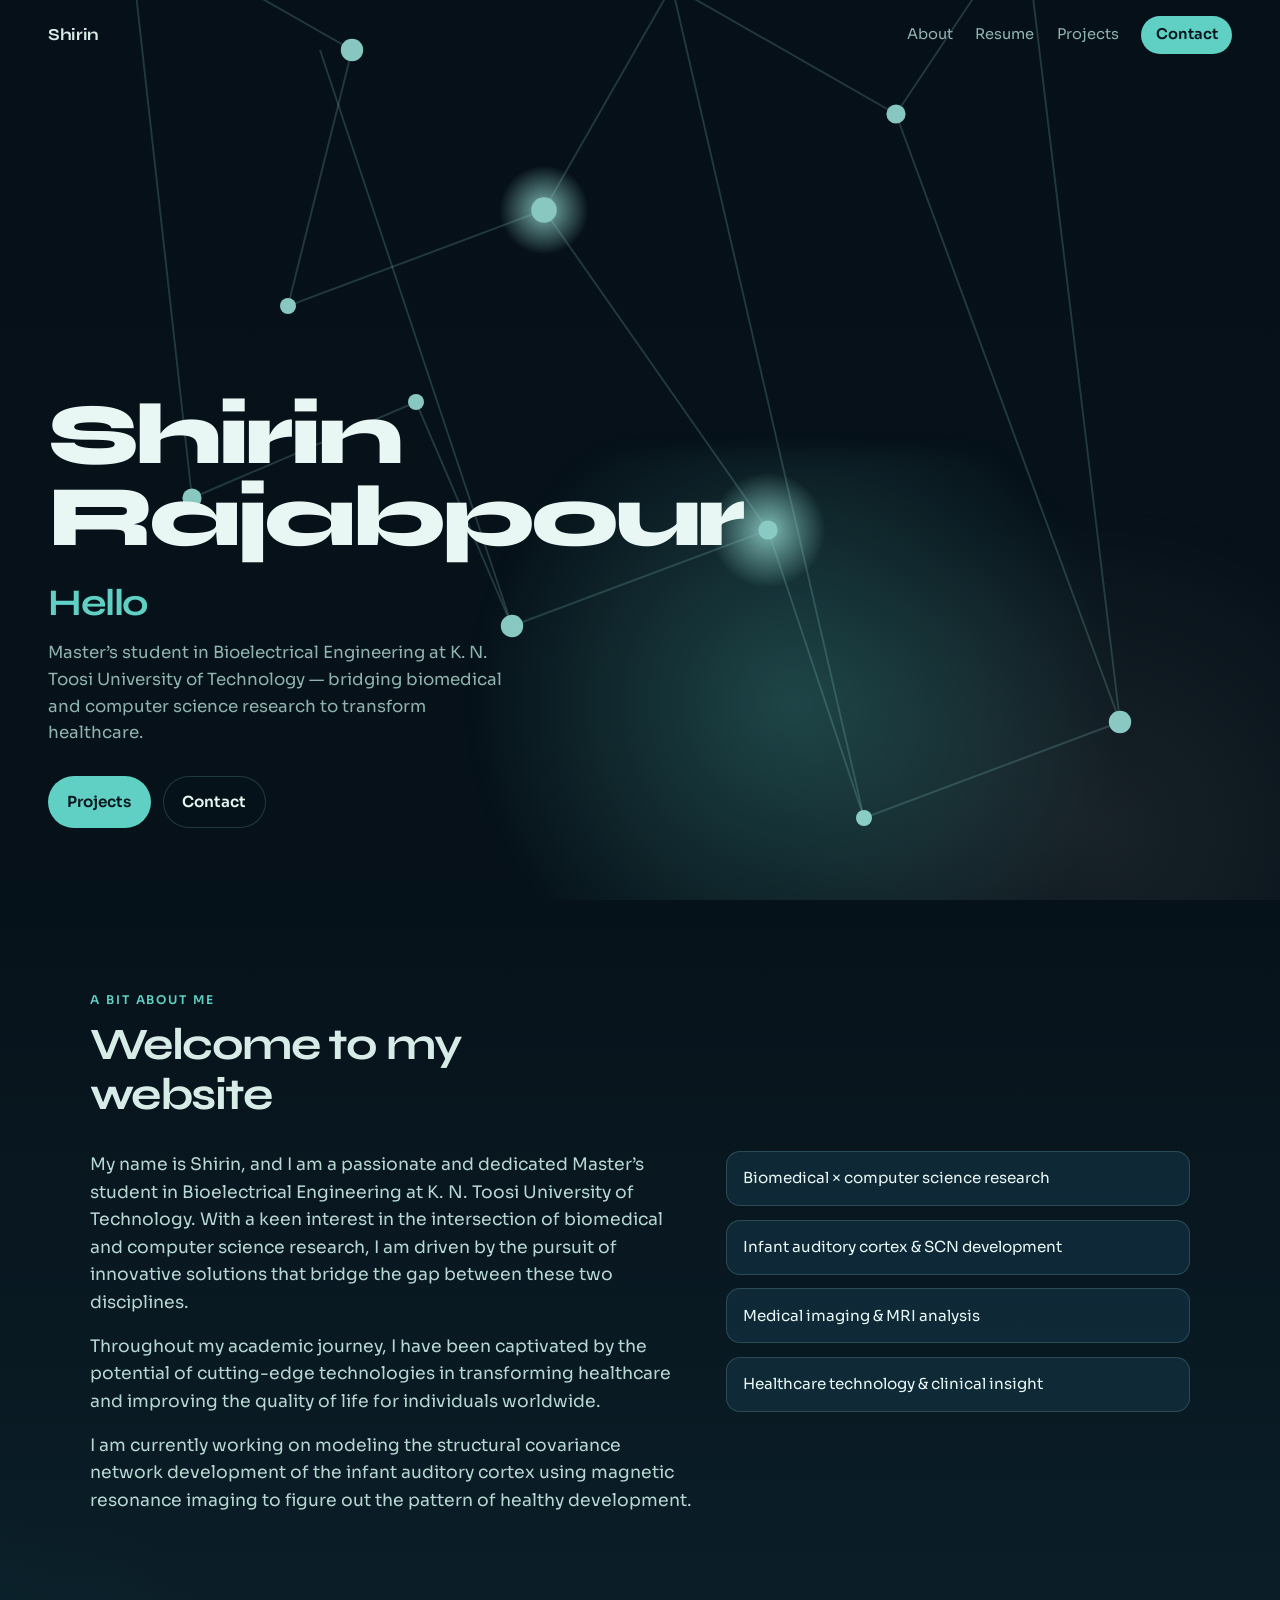
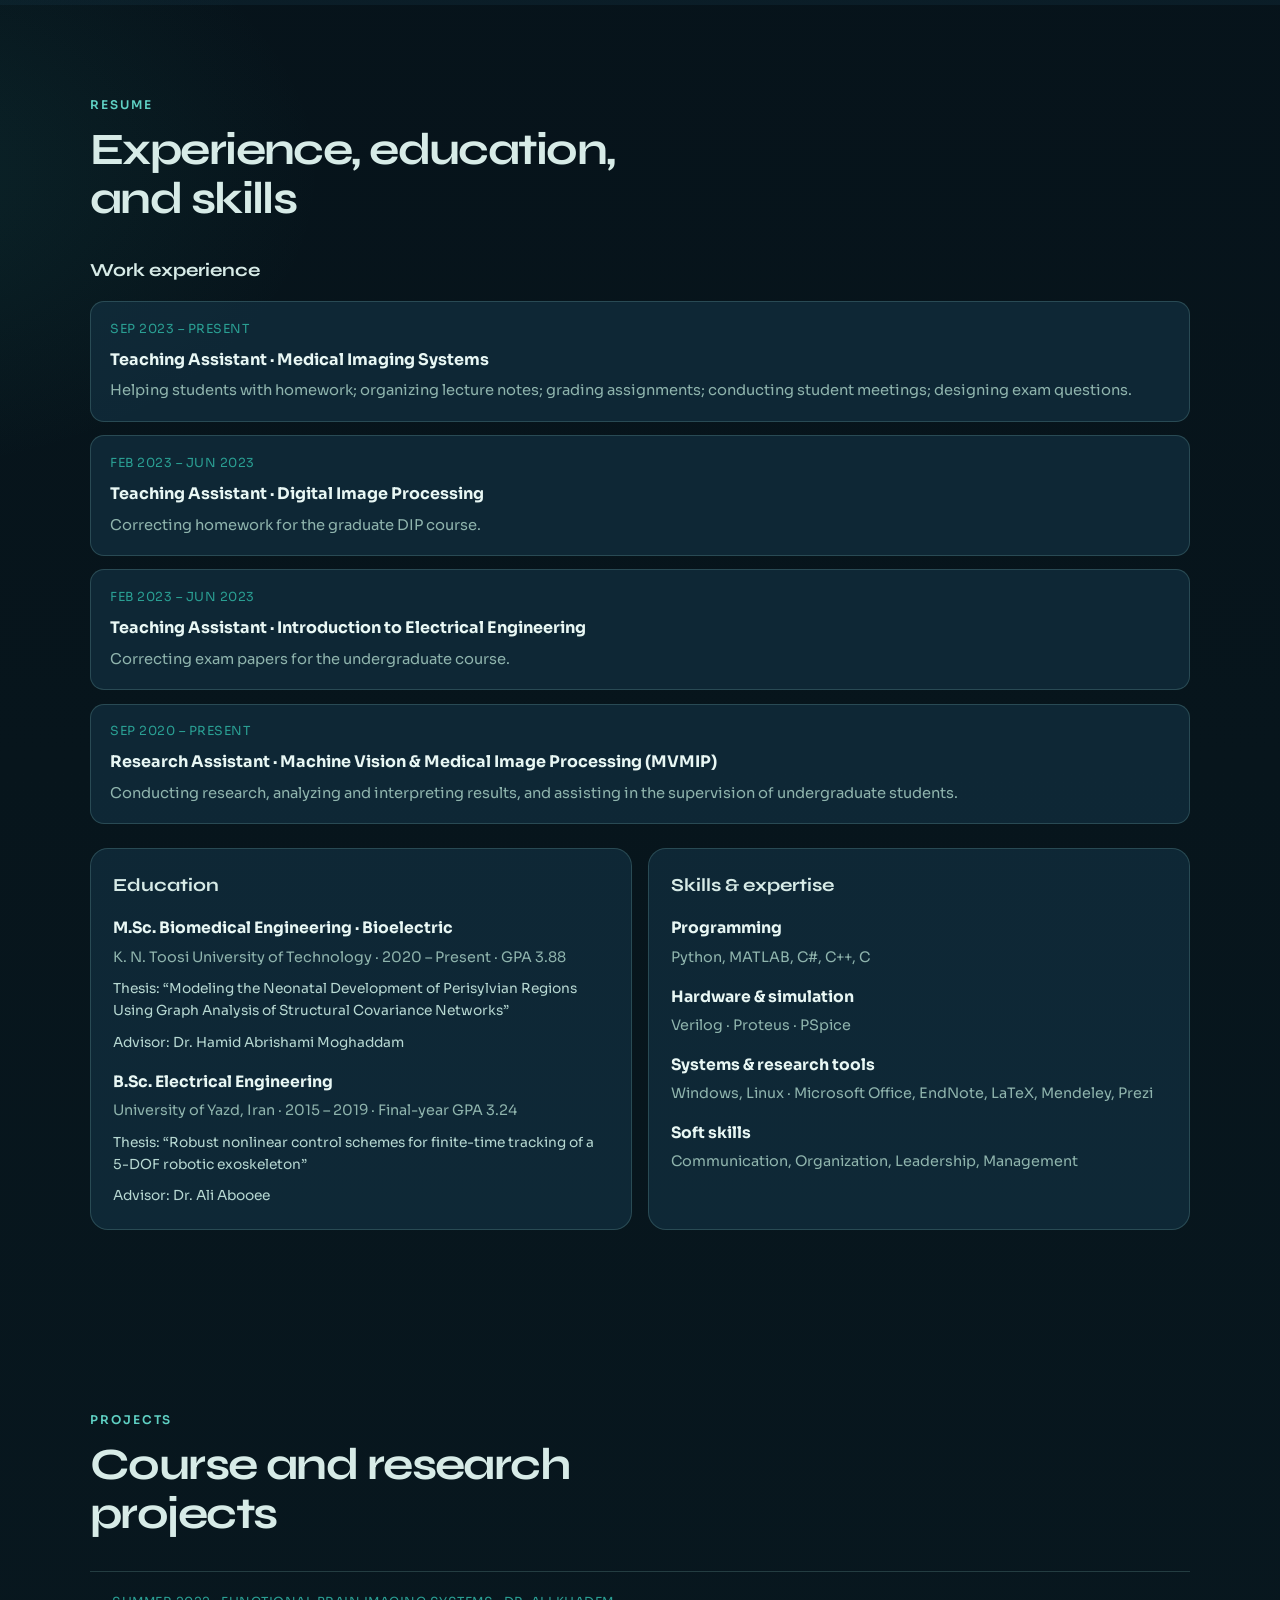
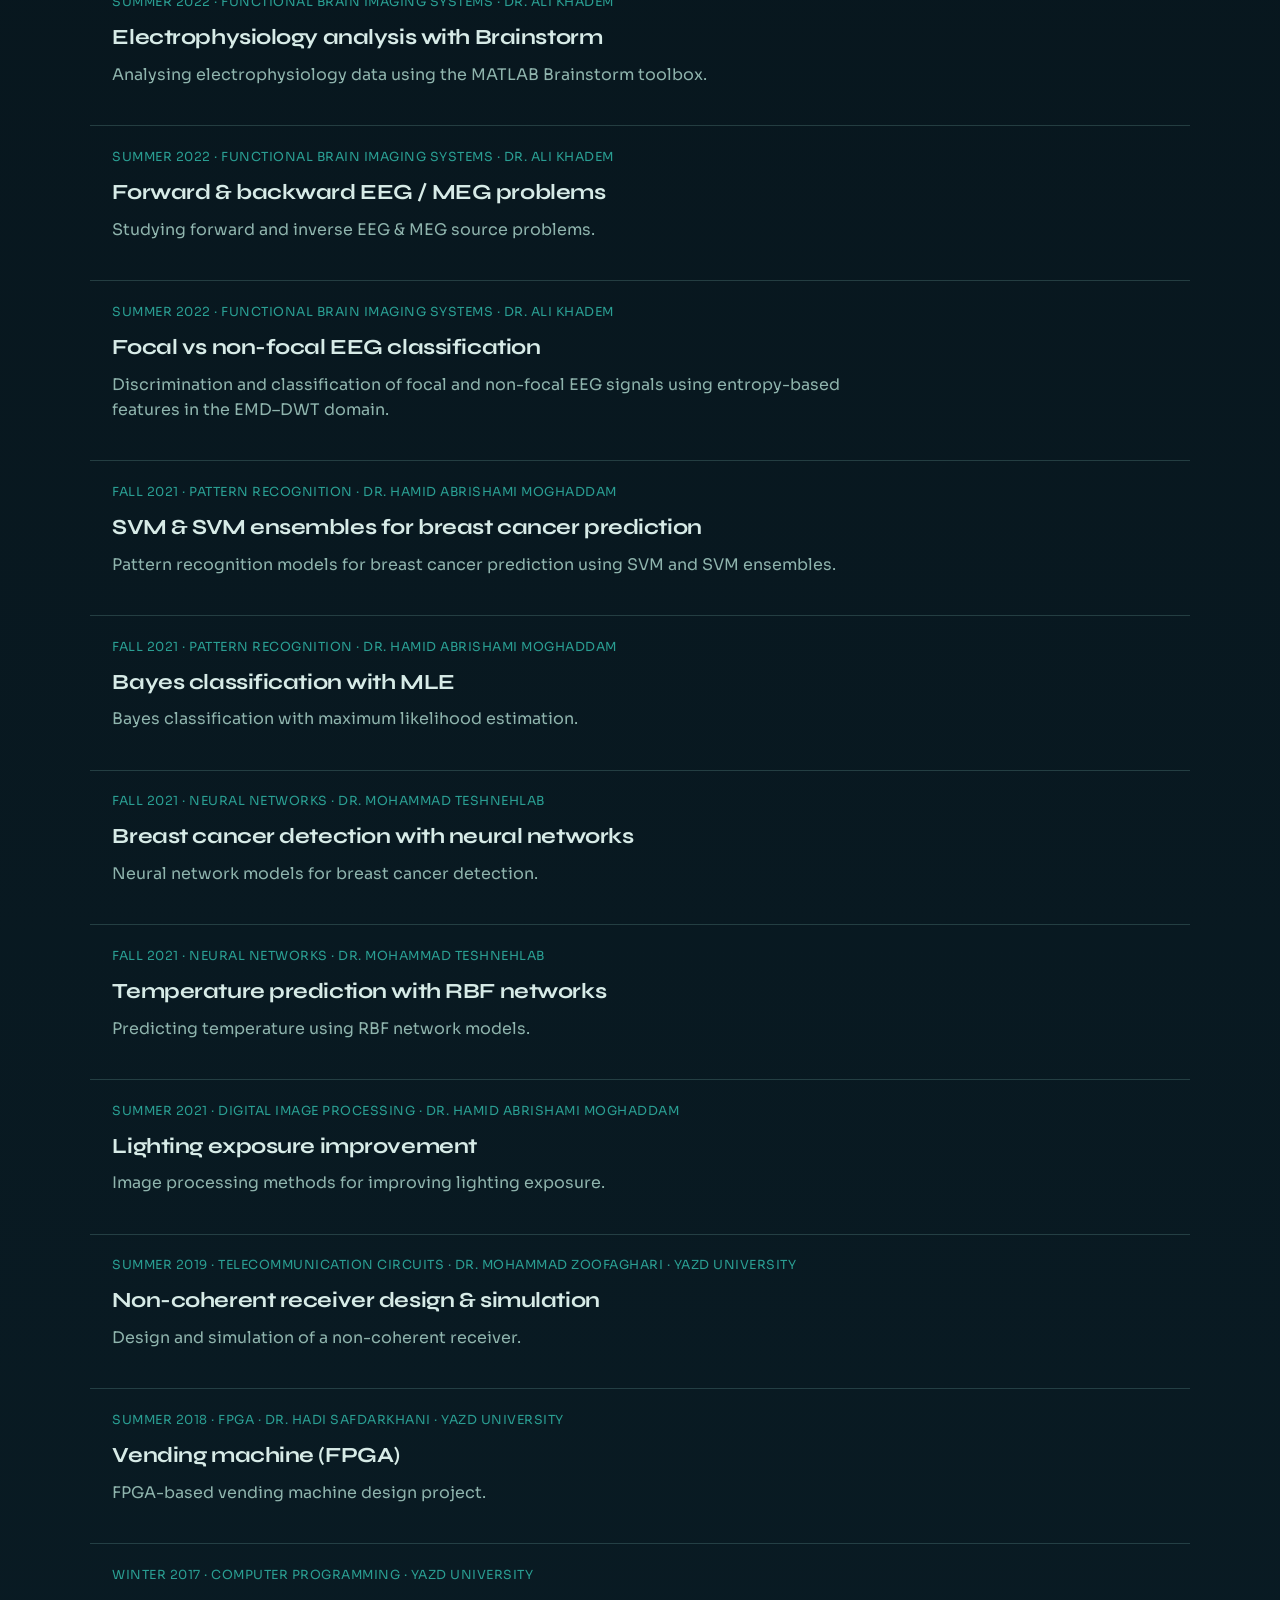
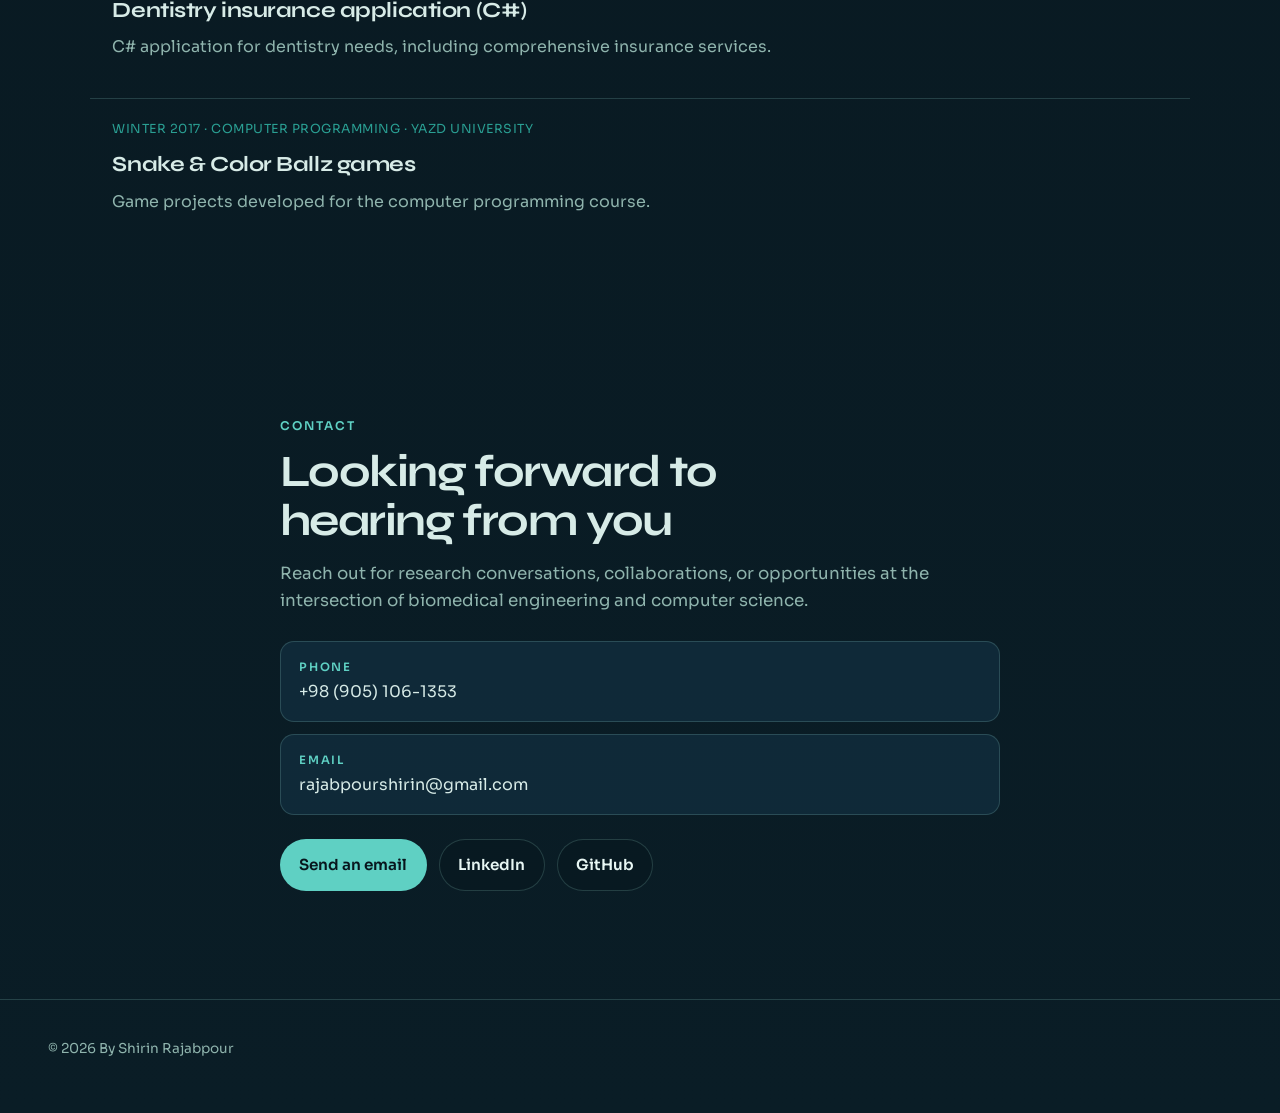
==== index.html @ 5e5370ed "Move website files to repo root" ====
<!DOCTYPE html>
<html lang="en">
<head>
  <meta charset="UTF-8" />
  <meta name="viewport" content="width=device-width, initial-scale=1" />
  <meta name="description" content="Shirin Rajabpour — Bioelectrical Engineering, medical imaging, and infant brain development research." />
  <title>Shirin Rajabpour</title>
  <link rel="preconnect" href="https://fonts.googleapis.com" />
  <link rel="preconnect" href="https://fonts.gstatic.com" crossorigin />
  <link href="https://fonts.googleapis.com/css2?family=Sora:wght@400;500;600&family=Syne:wght@600;700;800&display=swap" rel="stylesheet" />
  <link rel="stylesheet" href="styles.css" />
</head>
<body>
  <a class="skip-link" href="#main">Skip to content</a>

  <header class="site-header" data-header>
    <a class="logo" href="#top">Shirin</a>
    <nav class="nav" aria-label="Primary">
      <a href="#about">About</a>
      <a href="#resume">Resume</a>
      <a href="#projects">Projects</a>
      <a href="#contact" class="nav-cta">Contact</a>
    </nav>
    <button class="nav-toggle" type="button" aria-label="Open menu" aria-expanded="false" data-nav-toggle>
      <span></span><span></span>
    </button>
  </header>

  <main id="main">
    <section class="hero" id="top">
      <div class="hero-media" aria-hidden="true">
        <div class="hero-glow"></div>
        <svg class="hero-mesh" viewBox="0 0 800 900" preserveAspectRatio="xMidYMid slice">
          <defs>
            <radialGradient id="nodeGlow" cx="50%" cy="50%" r="50%">
              <stop offset="0%" stop-color="#9FE8DF" stop-opacity="0.9"/>
              <stop offset="100%" stop-color="#9FE8DF" stop-opacity="0"/>
            </radialGradient>
          </defs>
          <g class="mesh-lines" stroke="#9FE8DF" stroke-opacity="0.22" fill="none" stroke-width="1.2">
            <path d="M80 120 L220 200 L180 360 L340 300 L420 160 L560 240 L640 120"/>
            <path d="M120 480 L260 420 L320 560 L480 500 L540 680 L700 620"/>
            <path d="M200 200 L320 560 M340 300 L480 500 M420 160 L540 680 M560 240 L700 620"/>
            <path d="M80 120 L120 480 M640 120 L700 620"/>
          </g>
          <g fill="#9FE8DF">
            <circle cx="80" cy="120" r="5"/><circle cx="220" cy="200" r="7"/>
            <circle cx="180" cy="360" r="5"/><circle cx="340" cy="300" r="8"/>
            <circle cx="420" cy="160" r="5"/><circle cx="560" cy="240" r="6"/>
            <circle cx="640" cy="120" r="5"/><circle cx="120" cy="480" r="6"/>
            <circle cx="260" cy="420" r="5"/><circle cx="320" cy="560" r="7"/>
            <circle cx="480" cy="500" r="6"/><circle cx="540" cy="680" r="5"/>
            <circle cx="700" cy="620" r="7"/>
          </g>
          <circle cx="340" cy="300" r="28" fill="url(#nodeGlow)"/>
          <circle cx="480" cy="500" r="36" fill="url(#nodeGlow)"/>
        </svg>
      </div>

      <div class="hero-copy">
        <p class="hero-brand reveal">Shirin Rajabpour</p>
        <h1 class="reveal delay-1">Hello</h1>
        <p class="hero-lead reveal delay-2">
          Master’s student in Bioelectrical Engineering at K. N. Toosi University of Technology —
          bridging biomedical and computer science research to transform healthcare.
        </p>
        <div class="hero-actions reveal delay-3">
          <a class="btn btn-primary" href="#projects">Projects</a>
          <a class="btn btn-ghost" href="#contact">Contact</a>
        </div>
      </div>
    </section>

    <section class="section about" id="about">
      <div class="section-inner">
        <p class="eyebrow reveal">A bit about me</p>
        <h2 class="reveal">Welcome to my website</h2>
        <div class="about-grid">
          <div class="about-text reveal">
            <p>
              My name is Shirin, and I am a passionate and dedicated Master’s student in Bioelectrical Engineering
              at K. N. Toosi University of Technology. With a keen interest in the intersection of biomedical and
              computer science research, I am driven by the pursuit of innovative solutions that bridge the gap
              between these two disciplines.
            </p>
            <p>
              Throughout my academic journey, I have been captivated by the potential of cutting-edge technologies
              in transforming healthcare and improving the quality of life for individuals worldwide.
            </p>
            <p>
              I am currently working on modeling the structural covariance network development of the infant
              auditory cortex using magnetic resonance imaging to figure out the pattern of healthy development.
            </p>
          </div>
          <ul class="interest-list reveal">
            <li>Biomedical × computer science research</li>
            <li>Infant auditory cortex &amp; SCN development</li>
            <li>Medical imaging &amp; MRI analysis</li>
            <li>Healthcare technology &amp; clinical insight</li>
          </ul>
        </div>
      </div>
    </section>

    <section class="section path" id="resume">
      <div class="section-inner">
        <p class="eyebrow reveal">Resume</p>
        <h2 class="reveal">Experience, education, and skills</h2>

        <div class="resume-block reveal">
          <h3>Work experience</h3>
          <div class="resume-list">
            <article class="resume-item">
              <span class="work-meta">Sep 2023 – Present</span>
              <strong>Teaching Assistant · Medical Imaging Systems</strong>
              <p>Helping students with homework; organizing lecture notes; grading assignments; conducting student meetings; designing exam questions.</p>
            </article>
            <article class="resume-item">
              <span class="work-meta">Feb 2023 – Jun 2023</span>
              <strong>Teaching Assistant · Digital Image Processing</strong>
              <p>Correcting homework for the graduate DIP course.</p>
            </article>
            <article class="resume-item">
              <span class="work-meta">Feb 2023 – Jun 2023</span>
              <strong>Teaching Assistant · Introduction to Electrical Engineering</strong>
              <p>Correcting exam papers for the undergraduate course.</p>
            </article>
            <article class="resume-item">
              <span class="work-meta">Sep 2020 – Present</span>
              <strong>Research Assistant · Machine Vision &amp; Medical Image Processing (MVMIP)</strong>
              <p>Conducting research, analyzing and interpreting results, and assisting in the supervision of undergraduate students.</p>
            </article>
          </div>
        </div>

        <div class="path-grid">
          <div class="path-card reveal">
            <h3>Education</h3>
            <div class="path-entry">
              <strong>M.Sc. Biomedical Engineering · Bioelectric</strong>
              <span>K. N. Toosi University of Technology · 2020 – Present · GPA 3.88</span>
              <span class="path-note">Thesis: “Modeling the Neonatal Development of Perisylvian Regions Using Graph Analysis of Structural Covariance Networks”</span>
              <span class="path-note">Advisor: Dr. Hamid Abrishami Moghaddam</span>
            </div>
            <div class="path-entry">
              <strong>B.Sc. Electrical Engineering</strong>
              <span>University of Yazd, Iran · 2015 – 2019 · Final-year GPA 3.24</span>
              <span class="path-note">Thesis: “Robust nonlinear control schemes for finite-time tracking of a 5-DOF robotic exoskeleton”</span>
              <span class="path-note">Advisor: Dr. Ali Abooee</span>
            </div>
          </div>
          <div class="path-card reveal">
            <h3>Skills &amp; expertise</h3>
            <div class="path-entry">
              <strong>Programming</strong>
              <span>Python, MATLAB, C#, C++, C</span>
            </div>
            <div class="path-entry">
              <strong>Hardware &amp; simulation</strong>
              <span>Verilog · Proteus · PSpice</span>
            </div>
            <div class="path-entry">
              <strong>Systems &amp; research tools</strong>
              <span>Windows, Linux · Microsoft Office, EndNote, LaTeX, Mendeley, Prezi</span>
            </div>
            <div class="path-entry">
              <strong>Soft skills</strong>
              <span>Communication, Organization, Leadership, Management</span>
            </div>
          </div>
        </div>
      </div>
    </section>

    <section class="section work" id="projects">
      <div class="section-inner">
        <p class="eyebrow reveal">Projects</p>
        <h2 class="reveal">Course and research projects</h2>
        <div class="work-list">
          <article class="work-item reveal">
            <span class="work-meta">Summer 2022 · Functional Brain Imaging Systems · Dr. Ali Khadem</span>
            <h3>Electrophysiology analysis with Brainstorm</h3>
            <p>Analysing electrophysiology data using the MATLAB Brainstorm toolbox.</p>
          </article>
          <article class="work-item reveal">
            <span class="work-meta">Summer 2022 · Functional Brain Imaging Systems · Dr. Ali Khadem</span>
            <h3>Forward &amp; backward EEG / MEG problems</h3>
            <p>Studying forward and inverse EEG &amp; MEG source problems.</p>
          </article>
          <article class="work-item reveal">
            <span class="work-meta">Summer 2022 · Functional Brain Imaging Systems · Dr. Ali Khadem</span>
            <h3>Focal vs non-focal EEG classification</h3>
            <p>Discrimination and classification of focal and non-focal EEG signals using entropy-based features in the EMD–DWT domain.</p>
          </article>
          <article class="work-item reveal">
            <span class="work-meta">Fall 2021 · Pattern Recognition · Dr. Hamid Abrishami Moghaddam</span>
            <h3>SVM &amp; SVM ensembles for breast cancer prediction</h3>
            <p>Pattern recognition models for breast cancer prediction using SVM and SVM ensembles.</p>
          </article>
          <article class="work-item reveal">
            <span class="work-meta">Fall 2021 · Pattern Recognition · Dr. Hamid Abrishami Moghaddam</span>
            <h3>Bayes classification with MLE</h3>
            <p>Bayes classification with maximum likelihood estimation.</p>
          </article>
          <article class="work-item reveal">
            <span class="work-meta">Fall 2021 · Neural Networks · Dr. Mohammad Teshnehlab</span>
            <h3>Breast cancer detection with neural networks</h3>
            <p>Neural network models for breast cancer detection.</p>
          </article>
          <article class="work-item reveal">
            <span class="work-meta">Fall 2021 · Neural Networks · Dr. Mohammad Teshnehlab</span>
            <h3>Temperature prediction with RBF networks</h3>
            <p>Predicting temperature using RBF network models.</p>
          </article>
          <article class="work-item reveal">
            <span class="work-meta">Summer 2021 · Digital Image Processing · Dr. Hamid Abrishami Moghaddam</span>
            <h3>Lighting exposure improvement</h3>
            <p>Image processing methods for improving lighting exposure.</p>
          </article>
          <article class="work-item reveal">
            <span class="work-meta">Summer 2019 · Telecommunication Circuits · Dr. Mohammad Zoofaghari · Yazd University</span>
            <h3>Non-coherent receiver design &amp; simulation</h3>
            <p>Design and simulation of a non-coherent receiver.</p>
          </article>
          <article class="work-item reveal">
            <span class="work-meta">Summer 2018 · FPGA · Dr. Hadi Safdarkhani · Yazd University</span>
            <h3>Vending machine (FPGA)</h3>
            <p>FPGA-based vending machine design project.</p>
          </article>
          <article class="work-item reveal">
            <span class="work-meta">Winter 2017 · Computer Programming · Yazd University</span>
            <h3>Dentistry insurance application (C#)</h3>
            <p>C# application for dentistry needs, including comprehensive insurance services.</p>
          </article>
          <article class="work-item reveal">
            <span class="work-meta">Winter 2017 · Computer Programming · Yazd University</span>
            <h3>Snake &amp; Color Ballz games</h3>
            <p>Game projects developed for the computer programming course.</p>
          </article>
        </div>
      </div>
    </section>

    <section class="section contact" id="contact">
      <div class="section-inner contact-inner">
        <p class="eyebrow reveal">Contact</p>
        <h2 class="reveal">Looking forward to hearing from you</h2>
        <p class="contact-lead reveal">
          Reach out for research conversations, collaborations, or opportunities at the intersection of biomedical engineering and computer science.
        </p>
        <div class="contact-details reveal">
          <a class="contact-row" href="tel:+989051061353">
            <span class="contact-label">Phone</span>
            <span>+98 (905) 106-1353</span>
          </a>
          <a class="contact-row" href="mailto:rajabpourshirin@gmail.com">
            <span class="contact-label">Email</span>
            <span>rajabpourshirin@gmail.com</span>
          </a>
        </div>
        <div class="contact-actions reveal">
          <a class="btn btn-primary" href="mailto:rajabpourshirin@gmail.com">Send an email</a>
          <a class="btn btn-ghost" href="https://www.linkedin.com/in/shirinrajabpour/" target="_blank" rel="noopener noreferrer">LinkedIn</a>
          <a class="btn btn-ghost" href="https://github.com/srajp-del" target="_blank" rel="noopener noreferrer">GitHub</a>
        </div>
      </div>
    </section>
  </main>

  <footer class="site-footer">
    <p>© <span data-year></span> By Shirin Rajabpour</p>
  </footer>

  <script src="script.js"></script>
</body>
</html>
---- styles.css ----
:root {
  --ink: #07151c;
  --ink-soft: #123040;
  --foam: #e8f7f4;
  --mist: #b7d8d2;
  --aqua: #5fd0c3;
  --aqua-deep: #2a9f93;
  --sand: #f3ebe0;
  --text: #d7ebe7;
  --muted: #8fb4ad;
  --card: rgba(18, 48, 64, 0.72);
  --line: rgba(159, 232, 223, 0.18);
  --radius: 18px;
  --font-display: "Syne", system-ui, sans-serif;
  --font-body: "Sora", system-ui, sans-serif;
  --ease: cubic-bezier(0.22, 1, 0.36, 1);
}

*,
*::before,
*::after {
  box-sizing: border-box;
}

html {
  scroll-behavior: smooth;
}

body {
  margin: 0;
  font-family: var(--font-body);
  color: var(--text);
  background:
    radial-gradient(1200px 700px at 80% -10%, rgba(95, 208, 195, 0.18), transparent 55%),
    radial-gradient(900px 600px at -10% 30%, rgba(42, 159, 147, 0.12), transparent 50%),
    linear-gradient(180deg, #061018 0%, var(--ink) 40%, #0a1d26 100%);
  line-height: 1.6;
  min-height: 100vh;
}

img,
svg {
  display: block;
  max-width: 100%;
}

a {
  color: inherit;
  text-decoration: none;
}

.skip-link {
  position: absolute;
  left: 1rem;
  top: -3rem;
  background: var(--aqua);
  color: var(--ink);
  padding: 0.6rem 0.9rem;
  border-radius: 999px;
  z-index: 100;
}

.skip-link:focus {
  top: 1rem;
}

.site-header {
  position: fixed;
  inset: 0 0 auto 0;
  z-index: 50;
  display: flex;
  align-items: center;
  justify-content: space-between;
  padding: 1rem clamp(1.2rem, 4vw, 3rem);
  transition: background 0.35s var(--ease), backdrop-filter 0.35s var(--ease), border-color 0.35s var(--ease);
  border-bottom: 1px solid transparent;
}

.site-header.is-scrolled {
  background: rgba(7, 21, 28, 0.78);
  backdrop-filter: blur(14px);
  border-bottom-color: var(--line);
}

.logo {
  font-family: var(--font-display);
  font-weight: 700;
  font-size: 1.05rem;
  letter-spacing: -0.02em;
}

.nav {
  display: flex;
  gap: 1.4rem;
  align-items: center;
}

.nav a {
  font-size: 0.92rem;
  color: var(--muted);
  transition: color 0.25s ease;
}

.nav a:hover,
.nav a:focus-visible {
  color: var(--foam);
}

.nav-cta {
  color: var(--ink) !important;
  background: var(--aqua);
  padding: 0.45rem 0.9rem;
  border-radius: 999px;
  font-weight: 600;
}

.nav-cta:hover,
.nav-cta:focus-visible {
  color: var(--ink) !important;
  filter: brightness(1.05);
}

.nav-toggle {
  display: none;
  width: 2.4rem;
  height: 2.4rem;
  border: 1px solid var(--line);
  border-radius: 10px;
  background: transparent;
  padding: 0.55rem;
  flex-direction: column;
  justify-content: center;
  gap: 0.35rem;
  cursor: pointer;
}

.nav-toggle span {
  display: block;
  height: 2px;
  background: var(--foam);
  border-radius: 2px;
}

.hero {
  position: relative;
  min-height: 100vh;
  min-height: 100dvh;
  display: grid;
  align-items: end;
  overflow: hidden;
  padding: clamp(6rem, 12vh, 8rem) clamp(1.2rem, 4vw, 3rem) clamp(3rem, 8vh, 5rem);
}

.hero-media {
  position: absolute;
  inset: 0;
  z-index: 0;
  pointer-events: none;
}

.hero-glow {
  position: absolute;
  inset: auto -10% -20% 30%;
  height: 70%;
  background:
    radial-gradient(circle at 40% 40%, rgba(95, 208, 195, 0.28), transparent 45%),
    radial-gradient(circle at 70% 60%, rgba(243, 235, 224, 0.08), transparent 40%);
  filter: blur(10px);
  animation: pulseGlow 8s ease-in-out infinite alternate;
}

.hero-mesh {
  position: absolute;
  inset: 0;
  width: 100%;
  height: 100%;
  opacity: 0.85;
  animation: meshDrift 18s ease-in-out infinite alternate;
}

.hero-copy {
  position: relative;
  z-index: 1;
  max-width: 44rem;
}

.hero-brand {
  font-family: var(--font-display);
  font-size: clamp(2.4rem, 7vw, 5.4rem);
  font-weight: 800;
  line-height: 0.95;
  letter-spacing: -0.045em;
  margin: 0 0 1.4rem;
  color: var(--foam);
}

.hero h1 {
  font-family: var(--font-display);
  font-size: clamp(1.5rem, 3.4vw, 2.35rem);
  font-weight: 700;
  letter-spacing: -0.03em;
  line-height: 1.15;
  margin: 0 0 1rem;
  color: var(--aqua);
  max-width: 18ch;
}

.hero-lead {
  margin: 0 0 1.8rem;
  max-width: 38ch;
  color: var(--muted);
  font-size: 1.05rem;
}

.hero-actions,
.contact-actions {
  display: flex;
  flex-wrap: wrap;
  gap: 0.75rem;
}

.btn {
  display: inline-flex;
  align-items: center;
  justify-content: center;
  padding: 0.8rem 1.15rem;
  border-radius: 999px;
  font-weight: 600;
  font-size: 0.95rem;
  border: 1px solid transparent;
  transition: transform 0.25s var(--ease), background 0.25s ease, border-color 0.25s ease;
}

.btn:hover,
.btn:focus-visible {
  transform: translateY(-2px);
}

.btn-primary {
  background: var(--aqua);
  color: var(--ink);
}

.btn-ghost {
  border-color: var(--line);
  color: var(--foam);
  background: rgba(7, 21, 28, 0.35);
}

.section {
  padding: clamp(4.5rem, 10vh, 7rem) clamp(1.2rem, 4vw, 3rem);
}

.section-inner {
  max-width: 1100px;
  margin: 0 auto;
}

.eyebrow {
  margin: 0 0 0.7rem;
  text-transform: uppercase;
  letter-spacing: 0.16em;
  font-size: 0.75rem;
  color: var(--aqua);
  font-weight: 600;
}

.section h2 {
  font-family: var(--font-display);
  font-size: clamp(1.8rem, 4vw, 2.8rem);
  line-height: 1.1;
  letter-spacing: -0.035em;
  margin: 0 0 2rem;
  max-width: 16ch;
}

.about {
  background: linear-gradient(180deg, transparent, rgba(18, 48, 64, 0.35));
}

.about-grid {
  display: grid;
  grid-template-columns: 1.3fr 1fr;
  gap: 2rem;
  align-items: start;
}

.about-text {
  margin: 0;
  font-size: 1.08rem;
  color: var(--mist);
}

.about-text p {
  margin: 0 0 1rem;
}

.about-text p:last-child {
  margin-bottom: 0;
}

.resume-block {
  margin-bottom: 1.5rem;
}

.resume-block > h3,
.path-card h3 {
  font-family: var(--font-display);
  margin: 0 0 1rem;
  font-size: 1.15rem;
}

.resume-list {
  display: grid;
  gap: 0.85rem;
}

.resume-item {
  padding: 1.1rem 1.2rem;
  border: 1px solid var(--line);
  border-radius: 14px;
  background: var(--card);
}

.resume-item strong {
  display: block;
  margin: 0.2rem 0 0.45rem;
  color: var(--foam);
  font-size: 1rem;
}

.resume-item p {
  margin: 0;
  color: var(--muted);
  font-size: 0.92rem;
}

.path-note {
  display: block;
  margin-top: 0.35rem;
  color: var(--mist) !important;
  font-size: 0.86rem !important;
}

.contact-details {
  display: grid;
  gap: 0.75rem;
  margin: 0 0 1.5rem;
}

.contact-row {
  display: flex;
  flex-direction: column;
  gap: 0.2rem;
  padding: 1rem 1.15rem;
  border: 1px solid var(--line);
  border-radius: 14px;
  background: var(--card);
  transition: border-color 0.25s ease, background 0.25s ease;
}

.contact-row:hover,
.contact-row:focus-visible {
  border-color: rgba(95, 208, 195, 0.45);
  background: rgba(95, 208, 195, 0.06);
}

.contact-label {
  font-size: 0.72rem;
  letter-spacing: 0.14em;
  text-transform: uppercase;
  color: var(--aqua);
  font-weight: 600;
}

.interest-list {
  list-style: none;
  margin: 0;
  padding: 0;
  display: grid;
  gap: 0.85rem;
}

.interest-list li {
  padding: 0.9rem 1rem;
  border: 1px solid var(--line);
  border-radius: 14px;
  background: var(--card);
  color: var(--foam);
  font-size: 0.95rem;
}

.work-list {
  display: grid;
  gap: 1rem;
}

.work-item {
  padding: 1.35rem 1.4rem;
  border-top: 1px solid var(--line);
  transition: background 0.3s ease, padding-left 0.3s var(--ease);
}

.work-item:hover {
  background: rgba(95, 208, 195, 0.05);
  padding-left: 1.7rem;
}

.work-meta {
  display: block;
  font-size: 0.78rem;
  letter-spacing: 0.04em;
  text-transform: uppercase;
  color: var(--aqua-deep);
  margin-bottom: 0.45rem;
}

.work-item h3 {
  font-family: var(--font-display);
  margin: 0 0 0.45rem;
  font-size: 1.35rem;
  letter-spacing: -0.02em;
}

.work-item p {
  margin: 0;
  color: var(--muted);
  max-width: 62ch;
}

.path-grid {
  display: grid;
  grid-template-columns: repeat(2, 1fr);
  gap: 1rem;
}

.path-card {
  background: var(--card);
  border: 1px solid var(--line);
  border-radius: var(--radius);
  padding: 1.35rem;
}

.path-card h3 {
  font-family: var(--font-display);
  margin: 0 0 1rem;
  font-size: 1.15rem;
}

.path-entry {
  display: grid;
  gap: 0.25rem;
  margin-bottom: 1rem;
}

.path-entry:last-child {
  margin-bottom: 0;
}

.path-entry strong {
  color: var(--foam);
  font-size: 0.98rem;
}

.path-entry span,
.path-card li {
  color: var(--muted);
  font-size: 0.9rem;
}

.path-card ul {
  margin: 0;
  padding-left: 1.1rem;
  display: grid;
  gap: 0.55rem;
}

.skills {
  margin-top: 1.5rem;
  padding: 1.3rem 1.4rem;
  border-radius: var(--radius);
  background: linear-gradient(120deg, rgba(95, 208, 195, 0.12), rgba(243, 235, 224, 0.05));
  border: 1px solid var(--line);
}

.skills h3 {
  margin: 0 0 0.45rem;
  font-family: var(--font-display);
  font-size: 1.05rem;
}

.skills p {
  margin: 0;
  color: var(--mist);
  font-size: 0.95rem;
}

.contact {
  padding-bottom: clamp(5rem, 12vh, 8rem);
}

.contact-inner {
  max-width: 720px;
}

.contact-lead {
  margin: -1rem 0 1.6rem;
  color: var(--muted);
  font-size: 1.05rem;
}

.site-footer {
  padding: 1.5rem clamp(1.2rem, 4vw, 3rem) 2.5rem;
  color: var(--muted);
  font-size: 0.85rem;
  border-top: 1px solid var(--line);
}

.reveal {
  opacity: 0;
  transform: translateY(22px);
  transition: opacity 0.7s var(--ease), transform 0.7s var(--ease);
}

.reveal.is-visible {
  opacity: 1;
  transform: none;
}

.delay-1 { transition-delay: 0.1s; }
.delay-2 { transition-delay: 0.2s; }
.delay-3 { transition-delay: 0.3s; }

@keyframes pulseGlow {
  from { opacity: 0.7; transform: scale(1); }
  to { opacity: 1; transform: scale(1.05); }
}

@keyframes meshDrift {
  from { transform: translate3d(0, 0, 0) scale(1.02); }
  to { transform: translate3d(-2%, 1.5%, 0) scale(1.06); }
}

@media (max-width: 900px) {
  .about-grid,
  .path-grid {
    grid-template-columns: 1fr;
  }
}

@media (max-width: 720px) {
  .nav-toggle {
    display: inline-flex;
  }

  .nav {
    position: fixed;
    inset: 4.2rem 1rem auto;
    display: none;
    flex-direction: column;
    align-items: stretch;
    gap: 0.35rem;
    padding: 0.8rem;
    background: rgba(7, 21, 28, 0.95);
    border: 1px solid var(--line);
    border-radius: 16px;
    backdrop-filter: blur(12px);
  }

  .nav.is-open {
    display: flex;
  }

  .nav a {
    padding: 0.75rem 0.85rem;
    border-radius: 10px;
  }

  .nav-cta {
    text-align: center;
  }

  .hero {
    align-items: center;
  }

  .hero-brand {
    font-size: clamp(2.2rem, 11vw, 3.4rem);
  }
}

@media (prefers-reduced-motion: reduce) {
  html { scroll-behavior: auto; }
  .reveal,
  .hero-glow,
  .hero-mesh,
  .btn {
    animation: none !important;
    transition: none !important;
    opacity: 1 !important;
    transform: none !important;
  }
}
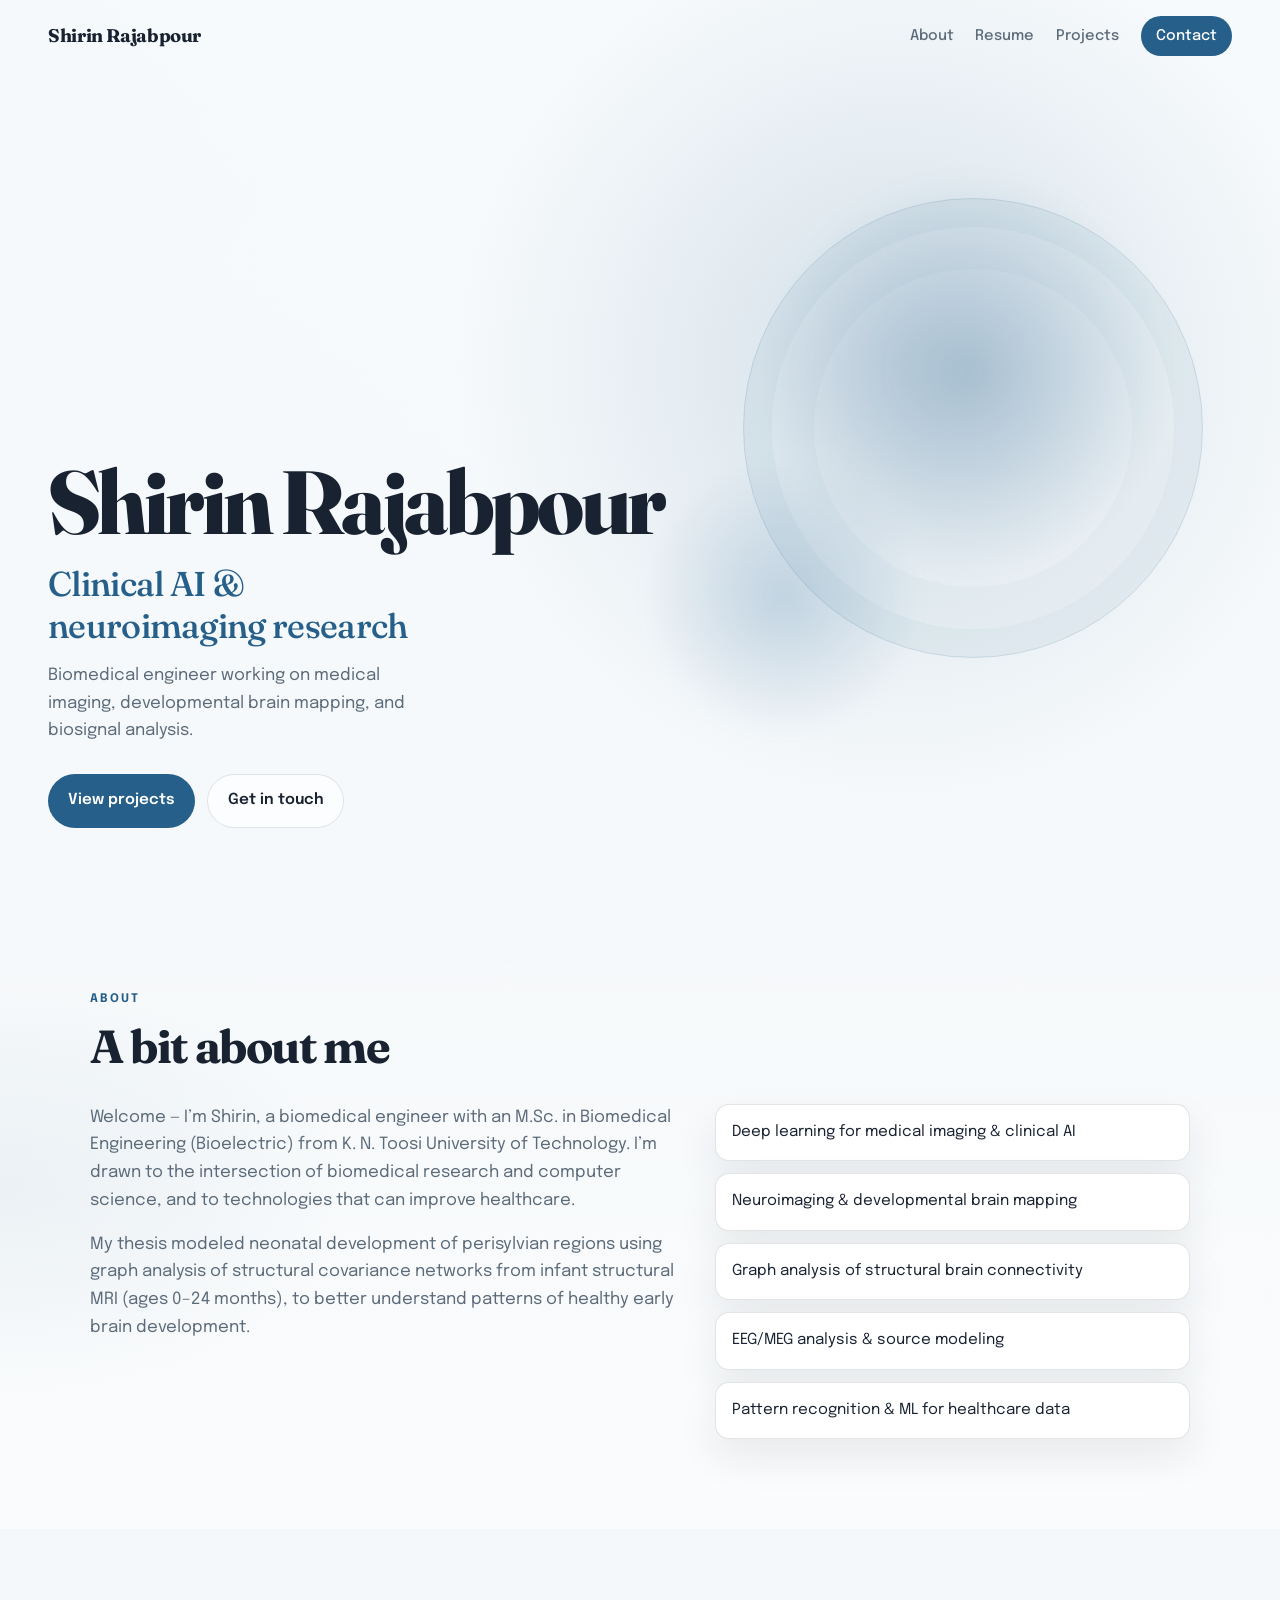
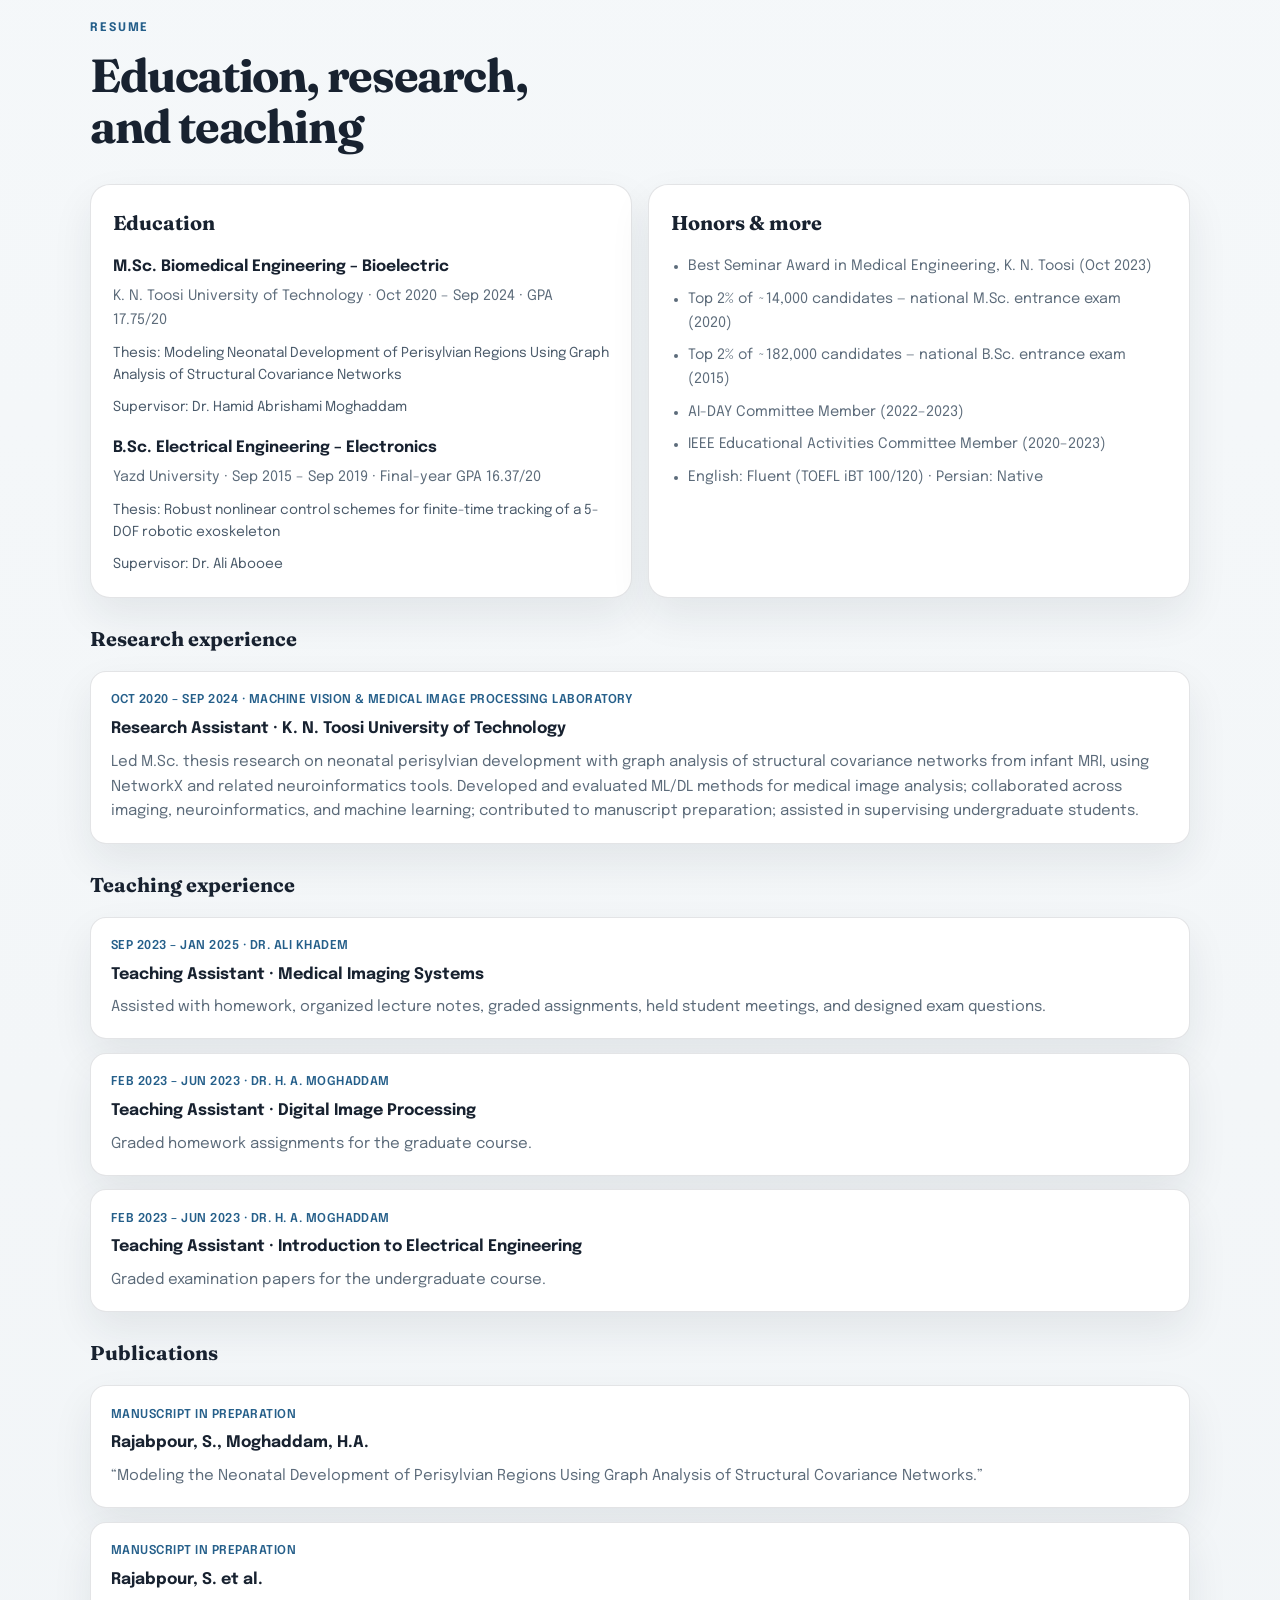
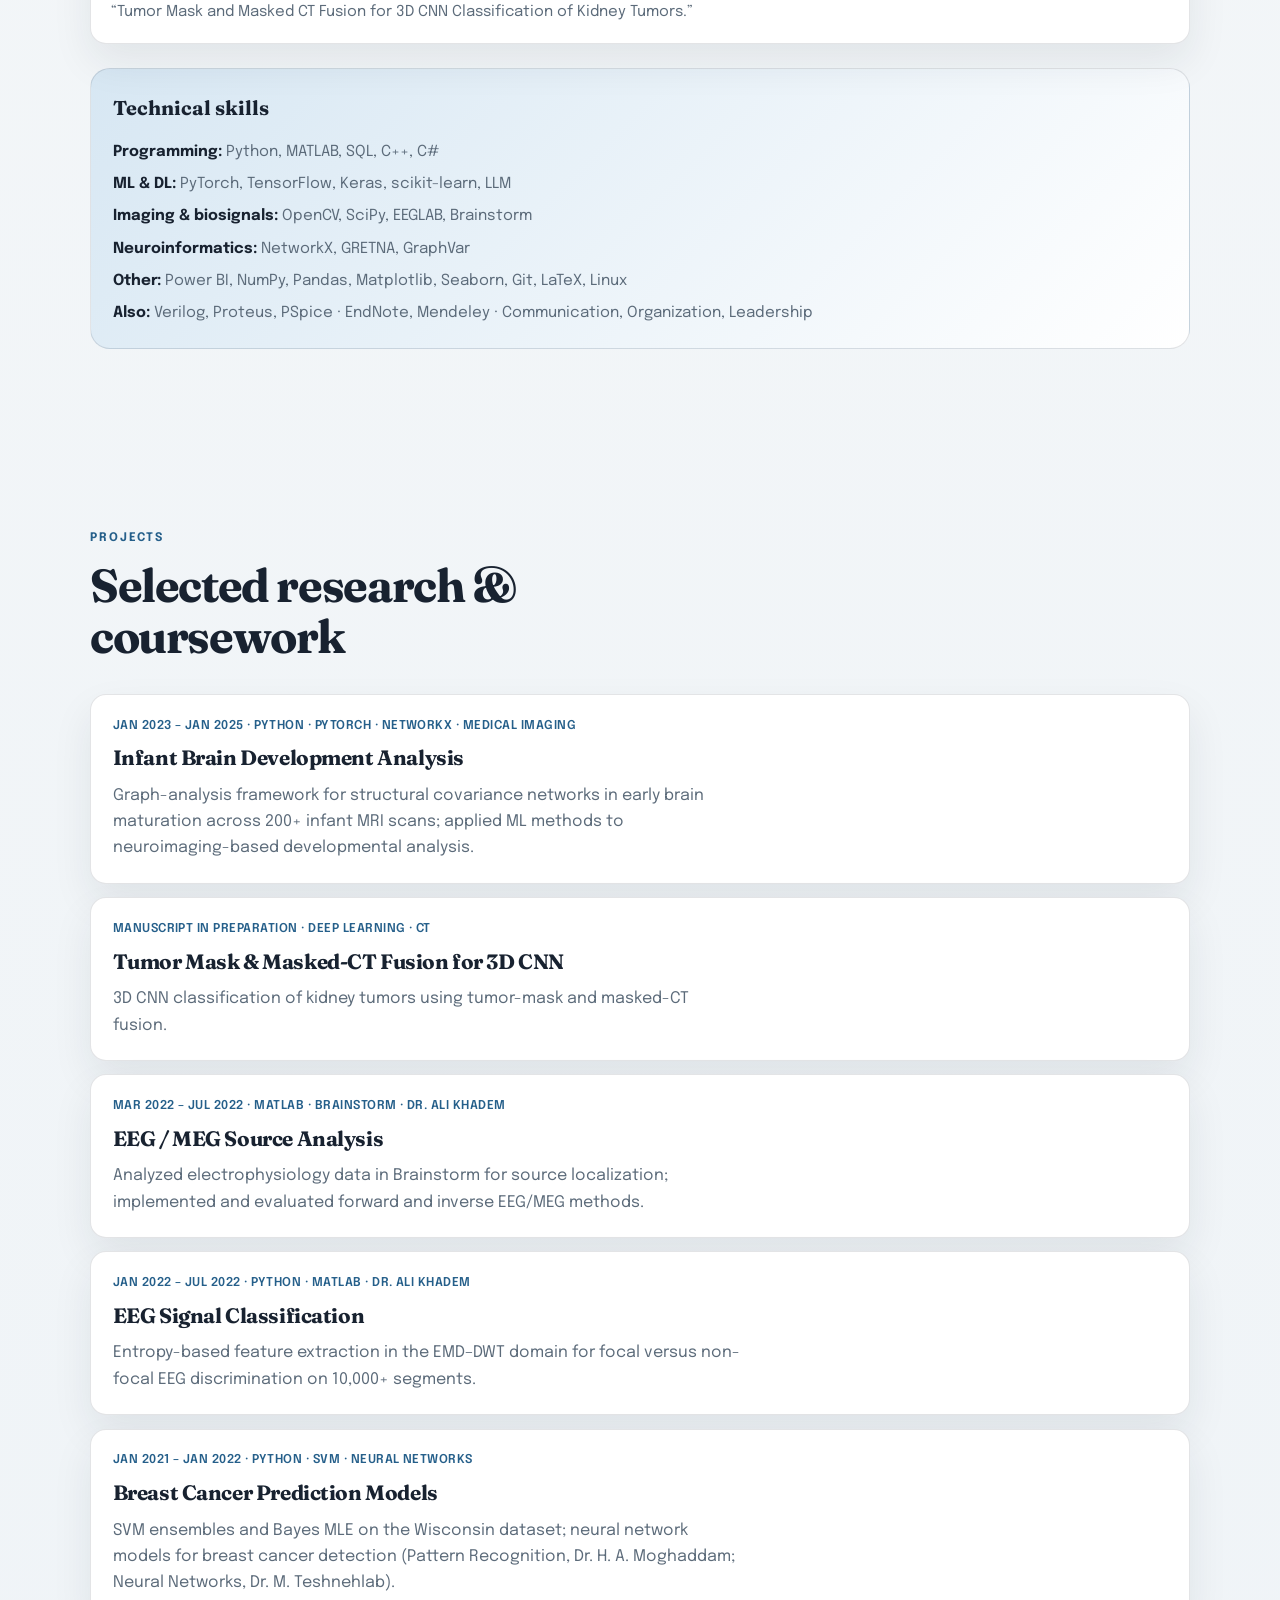
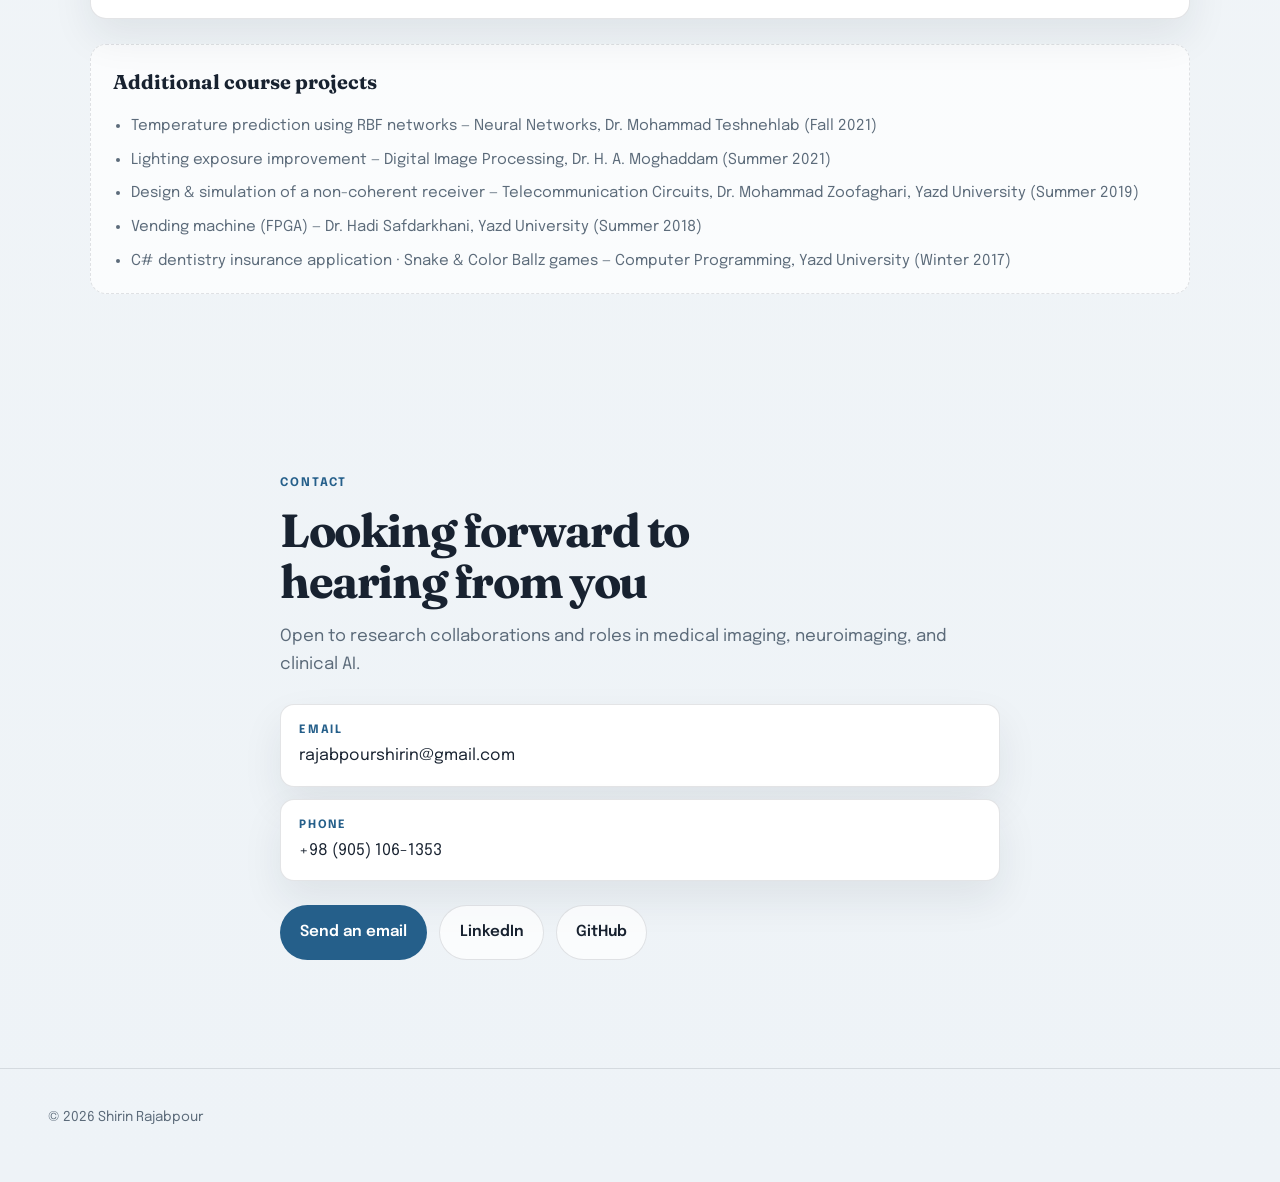
==== commit e9c874c5: "Update website theme and CV-based content" ====
--- a/index.html
+++ b/index.html
@@ -3,18 +3,18 @@
 <head>
   <meta charset="UTF-8" />
   <meta name="viewport" content="width=device-width, initial-scale=1" />
-  <meta name="description" content="Shirin Rajabpour — Bioelectrical Engineering, medical imaging, and infant brain development research." />
+  <meta name="description" content="Shirin Rajabpour — Biomedical engineer focused on clinical AI, neuroimaging, and biosignal analysis." />
   <title>Shirin Rajabpour</title>
   <link rel="preconnect" href="https://fonts.googleapis.com" />
   <link rel="preconnect" href="https://fonts.gstatic.com" crossorigin />
-  <link href="https://fonts.googleapis.com/css2?family=Sora:wght@400;500;600&family=Syne:wght@600;700;800&display=swap" rel="stylesheet" />
+  <link href="https://fonts.googleapis.com/css2?family=Epilogue:wght@400;500;600;700&family=Fraunces:opsz,wght@9..144,500;9..144,700;9..144,800&display=swap" rel="stylesheet" />
   <link rel="stylesheet" href="styles.css" />
 </head>
 <body>
   <a class="skip-link" href="#main">Skip to content</a>
 
   <header class="site-header" data-header>
-    <a class="logo" href="#top">Shirin</a>
+    <a class="logo" href="#top">Shirin Rajabpour</a>
     <nav class="nav" aria-label="Primary">
       <a href="#about">About</a>
       <a href="#resume">Resume</a>
@@ -29,74 +29,47 @@
   <main id="main">
     <section class="hero" id="top">
       <div class="hero-media" aria-hidden="true">
-        <div class="hero-glow"></div>
-        <svg class="hero-mesh" viewBox="0 0 800 900" preserveAspectRatio="xMidYMid slice">
-          <defs>
-            <radialGradient id="nodeGlow" cx="50%" cy="50%" r="50%">
-              <stop offset="0%" stop-color="#9FE8DF" stop-opacity="0.9"/>
-              <stop offset="100%" stop-color="#9FE8DF" stop-opacity="0"/>
-            </radialGradient>
-          </defs>
-          <g class="mesh-lines" stroke="#9FE8DF" stroke-opacity="0.22" fill="none" stroke-width="1.2">
-            <path d="M80 120 L220 200 L180 360 L340 300 L420 160 L560 240 L640 120"/>
-            <path d="M120 480 L260 420 L320 560 L480 500 L540 680 L700 620"/>
-            <path d="M200 200 L320 560 M340 300 L480 500 M420 160 L540 680 M560 240 L700 620"/>
-            <path d="M80 120 L120 480 M640 120 L700 620"/>
-          </g>
-          <g fill="#9FE8DF">
-            <circle cx="80" cy="120" r="5"/><circle cx="220" cy="200" r="7"/>
-            <circle cx="180" cy="360" r="5"/><circle cx="340" cy="300" r="8"/>
-            <circle cx="420" cy="160" r="5"/><circle cx="560" cy="240" r="6"/>
-            <circle cx="640" cy="120" r="5"/><circle cx="120" cy="480" r="6"/>
-            <circle cx="260" cy="420" r="5"/><circle cx="320" cy="560" r="7"/>
-            <circle cx="480" cy="500" r="6"/><circle cx="540" cy="680" r="5"/>
-            <circle cx="700" cy="620" r="7"/>
-          </g>
-          <circle cx="340" cy="300" r="28" fill="url(#nodeGlow)"/>
-          <circle cx="480" cy="500" r="36" fill="url(#nodeGlow)"/>
-        </svg>
+        <div class="hero-orb hero-orb-a"></div>
+        <div class="hero-orb hero-orb-b"></div>
+        <div class="hero-rings"></div>
       </div>
 
       <div class="hero-copy">
         <p class="hero-brand reveal">Shirin Rajabpour</p>
-        <h1 class="reveal delay-1">Hello</h1>
+        <h1 class="reveal delay-1">Clinical AI &amp; neuroimaging research</h1>
         <p class="hero-lead reveal delay-2">
-          Master’s student in Bioelectrical Engineering at K. N. Toosi University of Technology —
-          bridging biomedical and computer science research to transform healthcare.
+          Biomedical engineer working on medical imaging, developmental brain mapping, and biosignal analysis.
         </p>
         <div class="hero-actions reveal delay-3">
-          <a class="btn btn-primary" href="#projects">Projects</a>
-          <a class="btn btn-ghost" href="#contact">Contact</a>
+          <a class="btn btn-primary" href="#projects">View projects</a>
+          <a class="btn btn-ghost" href="#contact">Get in touch</a>
         </div>
       </div>
     </section>
 
     <section class="section about" id="about">
       <div class="section-inner">
-        <p class="eyebrow reveal">A bit about me</p>
-        <h2 class="reveal">Welcome to my website</h2>
+        <p class="eyebrow reveal">About</p>
+        <h2 class="reveal">A bit about me</h2>
         <div class="about-grid">
           <div class="about-text reveal">
             <p>
-              My name is Shirin, and I am a passionate and dedicated Master’s student in Bioelectrical Engineering
-              at K. N. Toosi University of Technology. With a keen interest in the intersection of biomedical and
-              computer science research, I am driven by the pursuit of innovative solutions that bridge the gap
-              between these two disciplines.
+              Welcome — I’m Shirin, a biomedical engineer with an M.Sc. in Biomedical Engineering (Bioelectric)
+              from K. N. Toosi University of Technology. I’m drawn to the intersection of biomedical research and
+              computer science, and to technologies that can improve healthcare.
             </p>
             <p>
-              Throughout my academic journey, I have been captivated by the potential of cutting-edge technologies
-              in transforming healthcare and improving the quality of life for individuals worldwide.
+              My thesis modeled neonatal development of perisylvian regions using graph analysis of structural
+              covariance networks from infant structural MRI (ages 0–24 months), to better understand patterns of
+              healthy early brain development.
             </p>
-            <p>
-              I am currently working on modeling the structural covariance network development of the infant
-              auditory cortex using magnetic resonance imaging to figure out the pattern of healthy development.
-            </p>
           </div>
           <ul class="interest-list reveal">
-            <li>Biomedical × computer science research</li>
-            <li>Infant auditory cortex &amp; SCN development</li>
-            <li>Medical imaging &amp; MRI analysis</li>
-            <li>Healthcare technology &amp; clinical insight</li>
+            <li>Deep learning for medical imaging &amp; clinical AI</li>
+            <li>Neuroimaging &amp; developmental brain mapping</li>
+            <li>Graph analysis of structural brain connectivity</li>
+            <li>EEG/MEG analysis &amp; source modeling</li>
+            <li>Pattern recognition &amp; ML for healthcare data</li>
           </ul>
         </div>
       </div>
@@ -105,69 +78,99 @@
     <section class="section path" id="resume">
       <div class="section-inner">
         <p class="eyebrow reveal">Resume</p>
-        <h2 class="reveal">Experience, education, and skills</h2>
-
-        <div class="resume-block reveal">
-          <h3>Work experience</h3>
-          <div class="resume-list">
-            <article class="resume-item">
-              <span class="work-meta">Sep 2023 – Present</span>
-              <strong>Teaching Assistant · Medical Imaging Systems</strong>
-              <p>Helping students with homework; organizing lecture notes; grading assignments; conducting student meetings; designing exam questions.</p>
-            </article>
-            <article class="resume-item">
-              <span class="work-meta">Feb 2023 – Jun 2023</span>
-              <strong>Teaching Assistant · Digital Image Processing</strong>
-              <p>Correcting homework for the graduate DIP course.</p>
-            </article>
-            <article class="resume-item">
-              <span class="work-meta">Feb 2023 – Jun 2023</span>
-              <strong>Teaching Assistant · Introduction to Electrical Engineering</strong>
-              <p>Correcting exam papers for the undergraduate course.</p>
-            </article>
-            <article class="resume-item">
-              <span class="work-meta">Sep 2020 – Present</span>
-              <strong>Research Assistant · Machine Vision &amp; Medical Image Processing (MVMIP)</strong>
-              <p>Conducting research, analyzing and interpreting results, and assisting in the supervision of undergraduate students.</p>
-            </article>
-          </div>
-        </div>
+        <h2 class="reveal">Education, research, and teaching</h2>
 
         <div class="path-grid">
           <div class="path-card reveal">
             <h3>Education</h3>
             <div class="path-entry">
-              <strong>M.Sc. Biomedical Engineering · Bioelectric</strong>
-              <span>K. N. Toosi University of Technology · 2020 – Present · GPA 3.88</span>
-              <span class="path-note">Thesis: “Modeling the Neonatal Development of Perisylvian Regions Using Graph Analysis of Structural Covariance Networks”</span>
-              <span class="path-note">Advisor: Dr. Hamid Abrishami Moghaddam</span>
+              <strong>M.Sc. Biomedical Engineering – Bioelectric</strong>
+              <span>K. N. Toosi University of Technology · Oct 2020 – Sep 2024 · GPA 17.75/20</span>
+              <span class="path-note">Thesis: Modeling Neonatal Development of Perisylvian Regions Using Graph Analysis of Structural Covariance Networks</span>
+              <span class="path-note">Supervisor: Dr. Hamid Abrishami Moghaddam</span>
             </div>
             <div class="path-entry">
-              <strong>B.Sc. Electrical Engineering</strong>
-              <span>University of Yazd, Iran · 2015 – 2019 · Final-year GPA 3.24</span>
-              <span class="path-note">Thesis: “Robust nonlinear control schemes for finite-time tracking of a 5-DOF robotic exoskeleton”</span>
-              <span class="path-note">Advisor: Dr. Ali Abooee</span>
+              <strong>B.Sc. Electrical Engineering – Electronics</strong>
+              <span>Yazd University · Sep 2015 – Sep 2019 · Final-year GPA 16.37/20</span>
+              <span class="path-note">Thesis: Robust nonlinear control schemes for finite-time tracking of a 5-DOF robotic exoskeleton</span>
+              <span class="path-note">Supervisor: Dr. Ali Abooee</span>
             </div>
           </div>
+
           <div class="path-card reveal">
-            <h3>Skills &amp; expertise</h3>
-            <div class="path-entry">
-              <strong>Programming</strong>
-              <span>Python, MATLAB, C#, C++, C</span>
-            </div>
-            <div class="path-entry">
-              <strong>Hardware &amp; simulation</strong>
-              <span>Verilog · Proteus · PSpice</span>
-            </div>
-            <div class="path-entry">
-              <strong>Systems &amp; research tools</strong>
-              <span>Windows, Linux · Microsoft Office, EndNote, LaTeX, Mendeley, Prezi</span>
-            </div>
-            <div class="path-entry">
-              <strong>Soft skills</strong>
-              <span>Communication, Organization, Leadership, Management</span>
-            </div>
-          </div>
+            <h3>Honors &amp; more</h3>
+            <ul>
+              <li>Best Seminar Award in Medical Engineering, K. N. Toosi (Oct 2023)</li>
+              <li>Top 2% of ~14,000 candidates — national M.Sc. entrance exam (2020)</li>
+              <li>Top 2% of ~182,000 candidates — national B.Sc. entrance exam (2015)</li>
+              <li>AI-DAY Committee Member (2022–2023)</li>
+              <li>IEEE Educational Activities Committee Member (2020–2023)</li>
+              <li>English: Fluent (TOEFL iBT 100/120) · Persian: Native</li>
+            </ul>
+          </div>
+        </div>
+
+        <div class="resume-block reveal">
+          <h3>Research experience</h3>
+          <div class="resume-list">
+            <article class="resume-item">
+              <span class="work-meta">Oct 2020 – Sep 2024 · Machine Vision &amp; Medical Image Processing Laboratory</span>
+              <strong>Research Assistant · K. N. Toosi University of Technology</strong>
+              <p>
+                Led M.Sc. thesis research on neonatal perisylvian development with graph analysis of structural
+                covariance networks from infant MRI, using NetworkX and related neuroinformatics tools. Developed
+                and evaluated ML/DL methods for medical image analysis; collaborated across imaging, neuroinformatics,
+                and machine learning; contributed to manuscript preparation; assisted in supervising undergraduate students.
+              </p>
+            </article>
+          </div>
+        </div>
+
+        <div class="resume-block reveal">
+          <h3>Teaching experience</h3>
+          <div class="resume-list">
+            <article class="resume-item">
+              <span class="work-meta">Sep 2023 – Jan 2025 · Dr. Ali Khadem</span>
+              <strong>Teaching Assistant · Medical Imaging Systems</strong>
+              <p>Assisted with homework, organized lecture notes, graded assignments, held student meetings, and designed exam questions.</p>
+            </article>
+            <article class="resume-item">
+              <span class="work-meta">Feb 2023 – Jun 2023 · Dr. H. A. Moghaddam</span>
+              <strong>Teaching Assistant · Digital Image Processing</strong>
+              <p>Graded homework assignments for the graduate course.</p>
+            </article>
+            <article class="resume-item">
+              <span class="work-meta">Feb 2023 – Jun 2023 · Dr. H. A. Moghaddam</span>
+              <strong>Teaching Assistant · Introduction to Electrical Engineering</strong>
+              <p>Graded examination papers for the undergraduate course.</p>
+            </article>
+          </div>
+        </div>
+
+        <div class="resume-block reveal">
+          <h3>Publications</h3>
+          <div class="resume-list">
+            <article class="resume-item">
+              <span class="work-meta">Manuscript in preparation</span>
+              <strong>Rajabpour, S., Moghaddam, H.A.</strong>
+              <p>“Modeling the Neonatal Development of Perisylvian Regions Using Graph Analysis of Structural Covariance Networks.”</p>
+            </article>
+            <article class="resume-item">
+              <span class="work-meta">Manuscript in preparation</span>
+              <strong>Rajabpour, S. et al.</strong>
+              <p>“Tumor Mask and Masked CT Fusion for 3D CNN Classification of Kidney Tumors.”</p>
+            </article>
+          </div>
+        </div>
+
+        <div class="skills reveal">
+          <h3>Technical skills</h3>
+          <p><strong>Programming:</strong> Python, MATLAB, SQL, C++, C#</p>
+          <p><strong>ML &amp; DL:</strong> PyTorch, TensorFlow, Keras, scikit-learn, LLM</p>
+          <p><strong>Imaging &amp; biosignals:</strong> OpenCV, SciPy, EEGLAB, Brainstorm</p>
+          <p><strong>Neuroinformatics:</strong> NetworkX, GRETNA, GraphVar</p>
+          <p><strong>Other:</strong> Power BI, NumPy, Pandas, Matplotlib, Seaborn, Git, LaTeX, Linux</p>
+          <p><strong>Also:</strong> Verilog, Proteus, PSpice · EndNote, Mendeley · Communication, Organization, Leadership</p>
         </div>
       </div>
     </section>
@@ -175,68 +178,45 @@
     <section class="section work" id="projects">
       <div class="section-inner">
         <p class="eyebrow reveal">Projects</p>
-        <h2 class="reveal">Course and research projects</h2>
+        <h2 class="reveal">Selected research &amp; coursework</h2>
+
         <div class="work-list">
           <article class="work-item reveal">
-            <span class="work-meta">Summer 2022 · Functional Brain Imaging Systems · Dr. Ali Khadem</span>
-            <h3>Electrophysiology analysis with Brainstorm</h3>
-            <p>Analysing electrophysiology data using the MATLAB Brainstorm toolbox.</p>
-          </article>
-          <article class="work-item reveal">
-            <span class="work-meta">Summer 2022 · Functional Brain Imaging Systems · Dr. Ali Khadem</span>
-            <h3>Forward &amp; backward EEG / MEG problems</h3>
-            <p>Studying forward and inverse EEG &amp; MEG source problems.</p>
-          </article>
-          <article class="work-item reveal">
-            <span class="work-meta">Summer 2022 · Functional Brain Imaging Systems · Dr. Ali Khadem</span>
-            <h3>Focal vs non-focal EEG classification</h3>
-            <p>Discrimination and classification of focal and non-focal EEG signals using entropy-based features in the EMD–DWT domain.</p>
-          </article>
-          <article class="work-item reveal">
-            <span class="work-meta">Fall 2021 · Pattern Recognition · Dr. Hamid Abrishami Moghaddam</span>
-            <h3>SVM &amp; SVM ensembles for breast cancer prediction</h3>
-            <p>Pattern recognition models for breast cancer prediction using SVM and SVM ensembles.</p>
-          </article>
-          <article class="work-item reveal">
-            <span class="work-meta">Fall 2021 · Pattern Recognition · Dr. Hamid Abrishami Moghaddam</span>
-            <h3>Bayes classification with MLE</h3>
-            <p>Bayes classification with maximum likelihood estimation.</p>
-          </article>
-          <article class="work-item reveal">
-            <span class="work-meta">Fall 2021 · Neural Networks · Dr. Mohammad Teshnehlab</span>
-            <h3>Breast cancer detection with neural networks</h3>
-            <p>Neural network models for breast cancer detection.</p>
-          </article>
-          <article class="work-item reveal">
-            <span class="work-meta">Fall 2021 · Neural Networks · Dr. Mohammad Teshnehlab</span>
-            <h3>Temperature prediction with RBF networks</h3>
-            <p>Predicting temperature using RBF network models.</p>
-          </article>
-          <article class="work-item reveal">
-            <span class="work-meta">Summer 2021 · Digital Image Processing · Dr. Hamid Abrishami Moghaddam</span>
-            <h3>Lighting exposure improvement</h3>
-            <p>Image processing methods for improving lighting exposure.</p>
-          </article>
-          <article class="work-item reveal">
-            <span class="work-meta">Summer 2019 · Telecommunication Circuits · Dr. Mohammad Zoofaghari · Yazd University</span>
-            <h3>Non-coherent receiver design &amp; simulation</h3>
-            <p>Design and simulation of a non-coherent receiver.</p>
-          </article>
-          <article class="work-item reveal">
-            <span class="work-meta">Summer 2018 · FPGA · Dr. Hadi Safdarkhani · Yazd University</span>
-            <h3>Vending machine (FPGA)</h3>
-            <p>FPGA-based vending machine design project.</p>
-          </article>
-          <article class="work-item reveal">
-            <span class="work-meta">Winter 2017 · Computer Programming · Yazd University</span>
-            <h3>Dentistry insurance application (C#)</h3>
-            <p>C# application for dentistry needs, including comprehensive insurance services.</p>
-          </article>
-          <article class="work-item reveal">
-            <span class="work-meta">Winter 2017 · Computer Programming · Yazd University</span>
-            <h3>Snake &amp; Color Ballz games</h3>
-            <p>Game projects developed for the computer programming course.</p>
-          </article>
+            <span class="work-meta">Jan 2023 – Jan 2025 · Python · PyTorch · NetworkX · Medical Imaging</span>
+            <h3>Infant Brain Development Analysis</h3>
+            <p>Graph-analysis framework for structural covariance networks in early brain maturation across 200+ infant MRI scans; applied ML methods to neuroimaging-based developmental analysis.</p>
+          </article>
+          <article class="work-item reveal">
+            <span class="work-meta">Manuscript in preparation · Deep Learning · CT</span>
+            <h3>Tumor Mask &amp; Masked-CT Fusion for 3D CNN</h3>
+            <p>3D CNN classification of kidney tumors using tumor-mask and masked-CT fusion.</p>
+          </article>
+          <article class="work-item reveal">
+            <span class="work-meta">Mar 2022 – Jul 2022 · MATLAB · Brainstorm · Dr. Ali Khadem</span>
+            <h3>EEG / MEG Source Analysis</h3>
+            <p>Analyzed electrophysiology data in Brainstorm for source localization; implemented and evaluated forward and inverse EEG/MEG methods.</p>
+          </article>
+          <article class="work-item reveal">
+            <span class="work-meta">Jan 2022 – Jul 2022 · Python · MATLAB · Dr. Ali Khadem</span>
+            <h3>EEG Signal Classification</h3>
+            <p>Entropy-based feature extraction in the EMD–DWT domain for focal versus non-focal EEG discrimination on 10,000+ segments.</p>
+          </article>
+          <article class="work-item reveal">
+            <span class="work-meta">Jan 2021 – Jan 2022 · Python · SVM · Neural Networks</span>
+            <h3>Breast Cancer Prediction Models</h3>
+            <p>SVM ensembles and Bayes MLE on the Wisconsin dataset; neural network models for breast cancer detection (Pattern Recognition, Dr. H. A. Moghaddam; Neural Networks, Dr. M. Teshnehlab).</p>
+          </article>
+        </div>
+
+        <div class="extra-projects reveal">
+          <h3>Additional course projects</h3>
+          <ul>
+            <li>Temperature prediction using RBF networks — Neural Networks, Dr. Mohammad Teshnehlab (Fall 2021)</li>
+            <li>Lighting exposure improvement — Digital Image Processing, Dr. H. A. Moghaddam (Summer 2021)</li>
+            <li>Design &amp; simulation of a non-coherent receiver — Telecommunication Circuits, Dr. Mohammad Zoofaghari, Yazd University (Summer 2019)</li>
+            <li>Vending machine (FPGA) — Dr. Hadi Safdarkhani, Yazd University (Summer 2018)</li>
+            <li>C# dentistry insurance application · Snake &amp; Color Ballz games — Computer Programming, Yazd University (Winter 2017)</li>
+          </ul>
         </div>
       </div>
     </section>
@@ -246,17 +226,17 @@
         <p class="eyebrow reveal">Contact</p>
         <h2 class="reveal">Looking forward to hearing from you</h2>
         <p class="contact-lead reveal">
-          Reach out for research conversations, collaborations, or opportunities at the intersection of biomedical engineering and computer science.
+          Open to research collaborations and roles in medical imaging, neuroimaging, and clinical AI.
         </p>
         <div class="contact-details reveal">
+          <a class="contact-row" href="mailto:rajabpourshirin@gmail.com">
+            <span class="contact-label">Email</span>
+            <span>rajabpourshirin@gmail.com</span>
+          </a>
           <a class="contact-row" href="tel:+989051061353">
             <span class="contact-label">Phone</span>
             <span>+98 (905) 106-1353</span>
           </a>
-          <a class="contact-row" href="mailto:rajabpourshirin@gmail.com">
-            <span class="contact-label">Email</span>
-            <span>rajabpourshirin@gmail.com</span>
-          </a>
         </div>
         <div class="contact-actions reveal">
           <a class="btn btn-primary" href="mailto:rajabpourshirin@gmail.com">Send an email</a>
@@ -268,7 +248,7 @@
   </main>
 
   <footer class="site-footer">
-    <p>© <span data-year></span> By Shirin Rajabpour</p>
+    <p>© <span data-year></span> Shirin Rajabpour</p>
   </footer>
 
   <script src="script.js"></script>
--- a/styles.css
+++ b/styles.css
@@ -1,18 +1,16 @@
 :root {
-  --ink: #07151c;
-  --ink-soft: #123040;
-  --foam: #e8f7f4;
-  --mist: #b7d8d2;
-  --aqua: #5fd0c3;
-  --aqua-deep: #2a9f93;
-  --sand: #f3ebe0;
-  --text: #d7ebe7;
-  --muted: #8fb4ad;
-  --card: rgba(18, 48, 64, 0.72);
-  --line: rgba(159, 232, 223, 0.18);
-  --radius: 18px;
-  --font-display: "Syne", system-ui, sans-serif;
-  --font-body: "Sora", system-ui, sans-serif;
+  --bg: #f3f6f8;
+  --bg-soft: #e8eef3;
+  --ink: #182230;
+  --muted: #5c6b7a;
+  --line: rgba(24, 34, 48, 0.12);
+  --accent: #255f8a;
+  --accent-soft: #d7e7f3;
+  --card: #ffffff;
+  --shadow: 0 18px 40px rgba(24, 34, 48, 0.08);
+  --radius: 20px;
+  --font-display: "Fraunces", Georgia, serif;
+  --font-body: "Epilogue", system-ui, sans-serif;
   --ease: cubic-bezier(0.22, 1, 0.36, 1);
 }
 
@@ -29,12 +27,12 @@
 body {
   margin: 0;
   font-family: var(--font-body);
-  color: var(--text);
+  color: var(--ink);
   background:
-    radial-gradient(1200px 700px at 80% -10%, rgba(95, 208, 195, 0.18), transparent 55%),
-    radial-gradient(900px 600px at -10% 30%, rgba(42, 159, 147, 0.12), transparent 50%),
-    linear-gradient(180deg, #061018 0%, var(--ink) 40%, #0a1d26 100%);
-  line-height: 1.6;
+    radial-gradient(900px 500px at 90% -5%, rgba(37, 95, 138, 0.12), transparent 55%),
+    radial-gradient(700px 420px at 0% 20%, rgba(37, 95, 138, 0.08), transparent 50%),
+    linear-gradient(180deg, #f7fafc 0%, var(--bg) 45%, #eef3f7 100%);
+  line-height: 1.65;
   min-height: 100vh;
 }
 
@@ -53,8 +51,8 @@
   position: absolute;
   left: 1rem;
   top: -3rem;
-  background: var(--aqua);
-  color: var(--ink);
+  background: var(--accent);
+  color: #fff;
   padding: 0.6rem 0.9rem;
   border-radius: 999px;
   z-index: 100;
@@ -72,52 +70,54 @@
   align-items: center;
   justify-content: space-between;
   padding: 1rem clamp(1.2rem, 4vw, 3rem);
-  transition: background 0.35s var(--ease), backdrop-filter 0.35s var(--ease), border-color 0.35s var(--ease);
+  transition: background 0.35s var(--ease), border-color 0.35s var(--ease), box-shadow 0.35s var(--ease);
   border-bottom: 1px solid transparent;
 }
 
 .site-header.is-scrolled {
-  background: rgba(7, 21, 28, 0.78);
+  background: rgba(247, 250, 252, 0.86);
   backdrop-filter: blur(14px);
   border-bottom-color: var(--line);
+  box-shadow: 0 8px 24px rgba(24, 34, 48, 0.04);
 }
 
 .logo {
   font-family: var(--font-display);
   font-weight: 700;
-  font-size: 1.05rem;
+  font-size: 1.15rem;
   letter-spacing: -0.02em;
 }
 
 .nav {
   display: flex;
-  gap: 1.4rem;
+  gap: 1.35rem;
   align-items: center;
 }
 
 .nav a {
   font-size: 0.92rem;
   color: var(--muted);
+  font-weight: 500;
   transition: color 0.25s ease;
 }
 
 .nav a:hover,
 .nav a:focus-visible {
-  color: var(--foam);
+  color: var(--ink);
 }
 
 .nav-cta {
-  color: var(--ink) !important;
-  background: var(--aqua);
-  padding: 0.45rem 0.9rem;
+  color: #fff !important;
+  background: var(--accent);
+  padding: 0.5rem 0.95rem;
   border-radius: 999px;
   font-weight: 600;
 }
 
 .nav-cta:hover,
 .nav-cta:focus-visible {
-  color: var(--ink) !important;
-  filter: brightness(1.05);
+  color: #fff !important;
+  filter: brightness(1.06);
 }
 
 .nav-toggle {
@@ -126,7 +126,7 @@
   height: 2.4rem;
   border: 1px solid var(--line);
   border-radius: 10px;
-  background: transparent;
+  background: #fff;
   padding: 0.55rem;
   flex-direction: column;
   justify-content: center;
@@ -137,7 +137,7 @@
 .nav-toggle span {
   display: block;
   height: 2px;
-  background: var(--foam);
+  background: var(--ink);
   border-radius: 2px;
 }
 
@@ -156,52 +156,73 @@
   inset: 0;
   z-index: 0;
   pointer-events: none;
-}
-
-.hero-glow {
+  background:
+    linear-gradient(120deg, rgba(243, 246, 248, 0.2), transparent 40%),
+    radial-gradient(circle at 70% 40%, rgba(37, 95, 138, 0.16), transparent 42%);
+}
+
+.hero-orb {
   position: absolute;
-  inset: auto -10% -20% 30%;
-  height: 70%;
-  background:
-    radial-gradient(circle at 40% 40%, rgba(95, 208, 195, 0.28), transparent 45%),
-    radial-gradient(circle at 70% 60%, rgba(243, 235, 224, 0.08), transparent 40%);
-  filter: blur(10px);
-  animation: pulseGlow 8s ease-in-out infinite alternate;
-}
-
-.hero-mesh {
+  border-radius: 50%;
+  filter: blur(8px);
+  animation: floatOrb 10s ease-in-out infinite alternate;
+}
+
+.hero-orb-a {
+  width: min(46vw, 420px);
+  height: min(46vw, 420px);
+  right: 8%;
+  top: 18%;
+  background: radial-gradient(circle, rgba(37, 95, 138, 0.28), transparent 68%);
+}
+
+.hero-orb-b {
+  width: min(34vw, 280px);
+  height: min(34vw, 280px);
+  right: 28%;
+  bottom: 18%;
+  background: radial-gradient(circle, rgba(120, 160, 190, 0.35), transparent 70%);
+  animation-delay: -3s;
+}
+
+.hero-rings {
   position: absolute;
-  inset: 0;
-  width: 100%;
-  height: 100%;
-  opacity: 0.85;
-  animation: meshDrift 18s ease-in-out infinite alternate;
+  right: 6%;
+  top: 22%;
+  width: min(48vw, 460px);
+  aspect-ratio: 1;
+  border-radius: 50%;
+  border: 1px solid rgba(37, 95, 138, 0.18);
+  box-shadow:
+    inset 0 0 0 28px rgba(37, 95, 138, 0.04),
+    inset 0 0 0 70px rgba(37, 95, 138, 0.03);
+  animation: ringPulse 12s ease-in-out infinite alternate;
 }
 
 .hero-copy {
   position: relative;
   z-index: 1;
-  max-width: 44rem;
+  max-width: 42rem;
 }
 
 .hero-brand {
   font-family: var(--font-display);
-  font-size: clamp(2.4rem, 7vw, 5.4rem);
+  font-size: clamp(2.6rem, 8vw, 5.6rem);
   font-weight: 800;
   line-height: 0.95;
-  letter-spacing: -0.045em;
-  margin: 0 0 1.4rem;
-  color: var(--foam);
+  letter-spacing: -0.04em;
+  margin: 0 0 1.2rem;
+  color: var(--ink);
 }
 
 .hero h1 {
   font-family: var(--font-display);
-  font-size: clamp(1.5rem, 3.4vw, 2.35rem);
-  font-weight: 700;
-  letter-spacing: -0.03em;
-  line-height: 1.15;
+  font-size: clamp(1.45rem, 3.2vw, 2.15rem);
+  font-weight: 500;
+  letter-spacing: -0.02em;
+  line-height: 1.2;
   margin: 0 0 1rem;
-  color: var(--aqua);
+  color: var(--accent);
   max-width: 18ch;
 }
 
@@ -223,7 +244,7 @@
   display: inline-flex;
   align-items: center;
   justify-content: center;
-  padding: 0.8rem 1.15rem;
+  padding: 0.85rem 1.2rem;
   border-radius: 999px;
   font-weight: 600;
   font-size: 0.95rem;
@@ -237,14 +258,14 @@
 }
 
 .btn-primary {
-  background: var(--aqua);
-  color: var(--ink);
+  background: var(--accent);
+  color: #fff;
 }
 
 .btn-ghost {
   border-color: var(--line);
-  color: var(--foam);
-  background: rgba(7, 21, 28, 0.35);
+  color: var(--ink);
+  background: rgba(255, 255, 255, 0.7);
 }
 
 .section {
@@ -260,35 +281,35 @@
   margin: 0 0 0.7rem;
   text-transform: uppercase;
   letter-spacing: 0.16em;
-  font-size: 0.75rem;
-  color: var(--aqua);
-  font-weight: 600;
+  font-size: 0.74rem;
+  color: var(--accent);
+  font-weight: 700;
 }
 
 .section h2 {
   font-family: var(--font-display);
-  font-size: clamp(1.8rem, 4vw, 2.8rem);
+  font-size: clamp(1.9rem, 4vw, 2.9rem);
   line-height: 1.1;
-  letter-spacing: -0.035em;
+  letter-spacing: -0.03em;
   margin: 0 0 2rem;
   max-width: 16ch;
 }
 
 .about {
-  background: linear-gradient(180deg, transparent, rgba(18, 48, 64, 0.35));
+  background: linear-gradient(180deg, transparent, rgba(255, 255, 255, 0.55));
 }
 
 .about-grid {
   display: grid;
-  grid-template-columns: 1.3fr 1fr;
+  grid-template-columns: 1.25fr 1fr;
   gap: 2rem;
   align-items: start;
 }
 
 .about-text {
   margin: 0;
-  font-size: 1.08rem;
-  color: var(--mist);
+  font-size: 1.05rem;
+  color: var(--muted);
 }
 
 .about-text p {
@@ -299,47 +320,205 @@
   margin-bottom: 0;
 }
 
-.resume-block {
-  margin-bottom: 1.5rem;
-}
-
-.resume-block > h3,
-.path-card h3 {
-  font-family: var(--font-display);
-  margin: 0 0 1rem;
-  font-size: 1.15rem;
-}
-
-.resume-list {
-  display: grid;
-  gap: 0.85rem;
-}
-
-.resume-item {
-  padding: 1.1rem 1.2rem;
+.interest-list {
+  list-style: none;
+  margin: 0;
+  padding: 0;
+  display: grid;
+  gap: 0.75rem;
+}
+
+.interest-list li {
+  padding: 0.95rem 1rem;
   border: 1px solid var(--line);
   border-radius: 14px;
   background: var(--card);
+  color: var(--ink);
+  font-size: 0.95rem;
+  box-shadow: var(--shadow);
+}
+
+.resume-block {
+  margin: 1.5rem 0;
+}
+
+.resume-block > h3,
+.path-card h3,
+.skills h3,
+.extra-projects h3 {
+  font-family: var(--font-display);
+  margin: 0 0 1rem;
+  font-size: 1.25rem;
+}
+
+.resume-list {
+  display: grid;
+  gap: 0.85rem;
+}
+
+.resume-item {
+  padding: 1.15rem 1.25rem;
+  border: 1px solid var(--line);
+  border-radius: 16px;
+  background: var(--card);
+  box-shadow: var(--shadow);
 }
 
 .resume-item strong {
   display: block;
   margin: 0.2rem 0 0.45rem;
-  color: var(--foam);
+  color: var(--ink);
   font-size: 1rem;
 }
 
 .resume-item p {
   margin: 0;
   color: var(--muted);
-  font-size: 0.92rem;
+  font-size: 0.94rem;
+}
+
+.work-meta {
+  display: block;
+  font-size: 0.76rem;
+  letter-spacing: 0.04em;
+  text-transform: uppercase;
+  color: var(--accent);
+  font-weight: 600;
+  margin-bottom: 0.35rem;
+}
+
+.path-grid {
+  display: grid;
+  grid-template-columns: repeat(2, 1fr);
+  gap: 1rem;
+}
+
+.path-card {
+  background: var(--card);
+  border: 1px solid var(--line);
+  border-radius: var(--radius);
+  padding: 1.35rem;
+  box-shadow: var(--shadow);
+}
+
+.path-entry {
+  display: grid;
+  gap: 0.25rem;
+  margin-bottom: 1.1rem;
+}
+
+.path-entry:last-child {
+  margin-bottom: 0;
+}
+
+.path-entry strong {
+  color: var(--ink);
+  font-size: 0.98rem;
+}
+
+.path-entry span,
+.path-card li {
+  color: var(--muted);
+  font-size: 0.9rem;
 }
 
 .path-note {
   display: block;
-  margin-top: 0.35rem;
-  color: var(--mist) !important;
+  margin-top: 0.3rem;
+  color: #4a5a6a !important;
   font-size: 0.86rem !important;
+}
+
+.path-card ul {
+  margin: 0;
+  padding-left: 1.1rem;
+  display: grid;
+  gap: 0.55rem;
+}
+
+.skills {
+  margin-top: 0.5rem;
+  padding: 1.35rem 1.4rem;
+  border-radius: var(--radius);
+  background: linear-gradient(135deg, var(--accent-soft), #fff);
+  border: 1px solid var(--line);
+}
+
+.skills p {
+  margin: 0 0 0.45rem;
+  color: var(--muted);
+  font-size: 0.95rem;
+}
+
+.skills p:last-child {
+  margin-bottom: 0;
+}
+
+.skills strong {
+  color: var(--ink);
+}
+
+.work-list {
+  display: grid;
+  gap: 0.85rem;
+}
+
+.work-item {
+  padding: 1.3rem 1.35rem;
+  border: 1px solid var(--line);
+  border-radius: 16px;
+  background: var(--card);
+  box-shadow: var(--shadow);
+  transition: transform 0.3s var(--ease), border-color 0.3s ease;
+}
+
+.work-item:hover {
+  transform: translateY(-3px);
+  border-color: rgba(37, 95, 138, 0.28);
+}
+
+.work-item h3 {
+  font-family: var(--font-display);
+  margin: 0 0 0.45rem;
+  font-size: 1.3rem;
+  letter-spacing: -0.02em;
+}
+
+.work-item p {
+  margin: 0;
+  color: var(--muted);
+  max-width: 70ch;
+}
+
+.extra-projects {
+  margin-top: 1.6rem;
+  padding: 1.25rem 1.35rem;
+  border-radius: 16px;
+  background: rgba(255, 255, 255, 0.7);
+  border: 1px dashed var(--line);
+}
+
+.extra-projects ul {
+  margin: 0;
+  padding-left: 1.15rem;
+  display: grid;
+  gap: 0.55rem;
+  color: var(--muted);
+  font-size: 0.94rem;
+}
+
+.contact {
+  padding-bottom: clamp(5rem, 12vh, 8rem);
+}
+
+.contact-inner {
+  max-width: 720px;
+}
+
+.contact-lead {
+  margin: -1rem 0 1.6rem;
+  color: var(--muted);
+  font-size: 1.05rem;
 }
 
 .contact-details {
@@ -356,157 +535,22 @@
   border: 1px solid var(--line);
   border-radius: 14px;
   background: var(--card);
-  transition: border-color 0.25s ease, background 0.25s ease;
+  box-shadow: var(--shadow);
+  transition: border-color 0.25s ease, transform 0.25s var(--ease);
 }
 
 .contact-row:hover,
 .contact-row:focus-visible {
-  border-color: rgba(95, 208, 195, 0.45);
-  background: rgba(95, 208, 195, 0.06);
+  border-color: rgba(37, 95, 138, 0.35);
+  transform: translateY(-2px);
 }
 
 .contact-label {
   font-size: 0.72rem;
   letter-spacing: 0.14em;
   text-transform: uppercase;
-  color: var(--aqua);
-  font-weight: 600;
-}
-
-.interest-list {
-  list-style: none;
-  margin: 0;
-  padding: 0;
-  display: grid;
-  gap: 0.85rem;
-}
-
-.interest-list li {
-  padding: 0.9rem 1rem;
-  border: 1px solid var(--line);
-  border-radius: 14px;
-  background: var(--card);
-  color: var(--foam);
-  font-size: 0.95rem;
-}
-
-.work-list {
-  display: grid;
-  gap: 1rem;
-}
-
-.work-item {
-  padding: 1.35rem 1.4rem;
-  border-top: 1px solid var(--line);
-  transition: background 0.3s ease, padding-left 0.3s var(--ease);
-}
-
-.work-item:hover {
-  background: rgba(95, 208, 195, 0.05);
-  padding-left: 1.7rem;
-}
-
-.work-meta {
-  display: block;
-  font-size: 0.78rem;
-  letter-spacing: 0.04em;
-  text-transform: uppercase;
-  color: var(--aqua-deep);
-  margin-bottom: 0.45rem;
-}
-
-.work-item h3 {
-  font-family: var(--font-display);
-  margin: 0 0 0.45rem;
-  font-size: 1.35rem;
-  letter-spacing: -0.02em;
-}
-
-.work-item p {
-  margin: 0;
-  color: var(--muted);
-  max-width: 62ch;
-}
-
-.path-grid {
-  display: grid;
-  grid-template-columns: repeat(2, 1fr);
-  gap: 1rem;
-}
-
-.path-card {
-  background: var(--card);
-  border: 1px solid var(--line);
-  border-radius: var(--radius);
-  padding: 1.35rem;
-}
-
-.path-card h3 {
-  font-family: var(--font-display);
-  margin: 0 0 1rem;
-  font-size: 1.15rem;
-}
-
-.path-entry {
-  display: grid;
-  gap: 0.25rem;
-  margin-bottom: 1rem;
-}
-
-.path-entry:last-child {
-  margin-bottom: 0;
-}
-
-.path-entry strong {
-  color: var(--foam);
-  font-size: 0.98rem;
-}
-
-.path-entry span,
-.path-card li {
-  color: var(--muted);
-  font-size: 0.9rem;
-}
-
-.path-card ul {
-  margin: 0;
-  padding-left: 1.1rem;
-  display: grid;
-  gap: 0.55rem;
-}
-
-.skills {
-  margin-top: 1.5rem;
-  padding: 1.3rem 1.4rem;
-  border-radius: var(--radius);
-  background: linear-gradient(120deg, rgba(95, 208, 195, 0.12), rgba(243, 235, 224, 0.05));
-  border: 1px solid var(--line);
-}
-
-.skills h3 {
-  margin: 0 0 0.45rem;
-  font-family: var(--font-display);
-  font-size: 1.05rem;
-}
-
-.skills p {
-  margin: 0;
-  color: var(--mist);
-  font-size: 0.95rem;
-}
-
-.contact {
-  padding-bottom: clamp(5rem, 12vh, 8rem);
-}
-
-.contact-inner {
-  max-width: 720px;
-}
-
-.contact-lead {
-  margin: -1rem 0 1.6rem;
-  color: var(--muted);
-  font-size: 1.05rem;
+  color: var(--accent);
+  font-weight: 700;
 }
 
 .site-footer {
@@ -531,14 +575,14 @@
 .delay-2 { transition-delay: 0.2s; }
 .delay-3 { transition-delay: 0.3s; }
 
-@keyframes pulseGlow {
-  from { opacity: 0.7; transform: scale(1); }
-  to { opacity: 1; transform: scale(1.05); }
-}
-
-@keyframes meshDrift {
-  from { transform: translate3d(0, 0, 0) scale(1.02); }
-  to { transform: translate3d(-2%, 1.5%, 0) scale(1.06); }
+@keyframes floatOrb {
+  from { transform: translateY(0) scale(1); }
+  to { transform: translateY(-18px) scale(1.05); }
+}
+
+@keyframes ringPulse {
+  from { transform: scale(1); opacity: 0.7; }
+  to { transform: scale(1.06); opacity: 1; }
 }
 
 @media (max-width: 900px) {
@@ -561,10 +605,10 @@
     align-items: stretch;
     gap: 0.35rem;
     padding: 0.8rem;
-    background: rgba(7, 21, 28, 0.95);
+    background: rgba(255, 255, 255, 0.96);
     border: 1px solid var(--line);
     border-radius: 16px;
-    backdrop-filter: blur(12px);
+    box-shadow: var(--shadow);
   }
 
   .nav.is-open {
@@ -585,16 +629,17 @@
   }
 
   .hero-brand {
-    font-size: clamp(2.2rem, 11vw, 3.4rem);
+    font-size: clamp(2.3rem, 12vw, 3.5rem);
   }
 }
 
 @media (prefers-reduced-motion: reduce) {
   html { scroll-behavior: auto; }
   .reveal,
-  .hero-glow,
-  .hero-mesh,
-  .btn {
+  .hero-orb,
+  .hero-rings,
+  .btn,
+  .work-item {
     animation: none !important;
     transition: none !important;
     opacity: 1 !important;
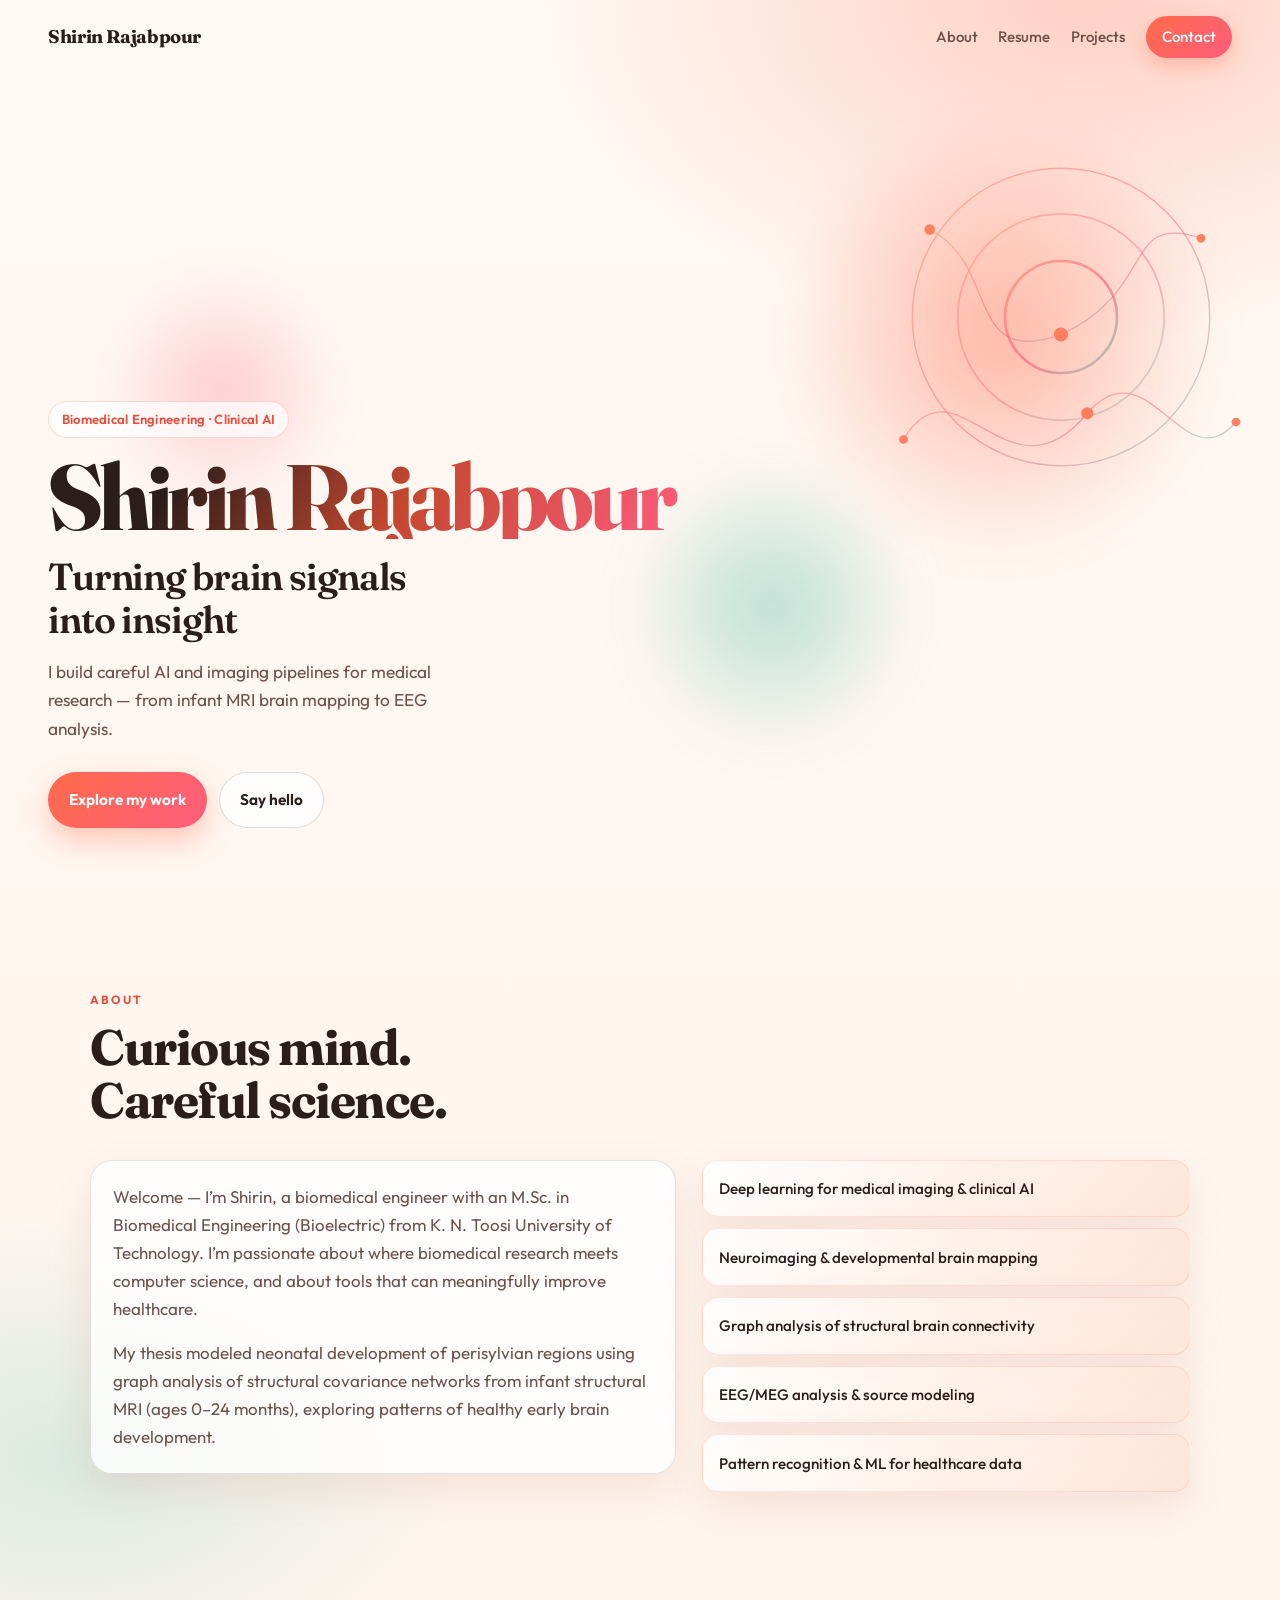
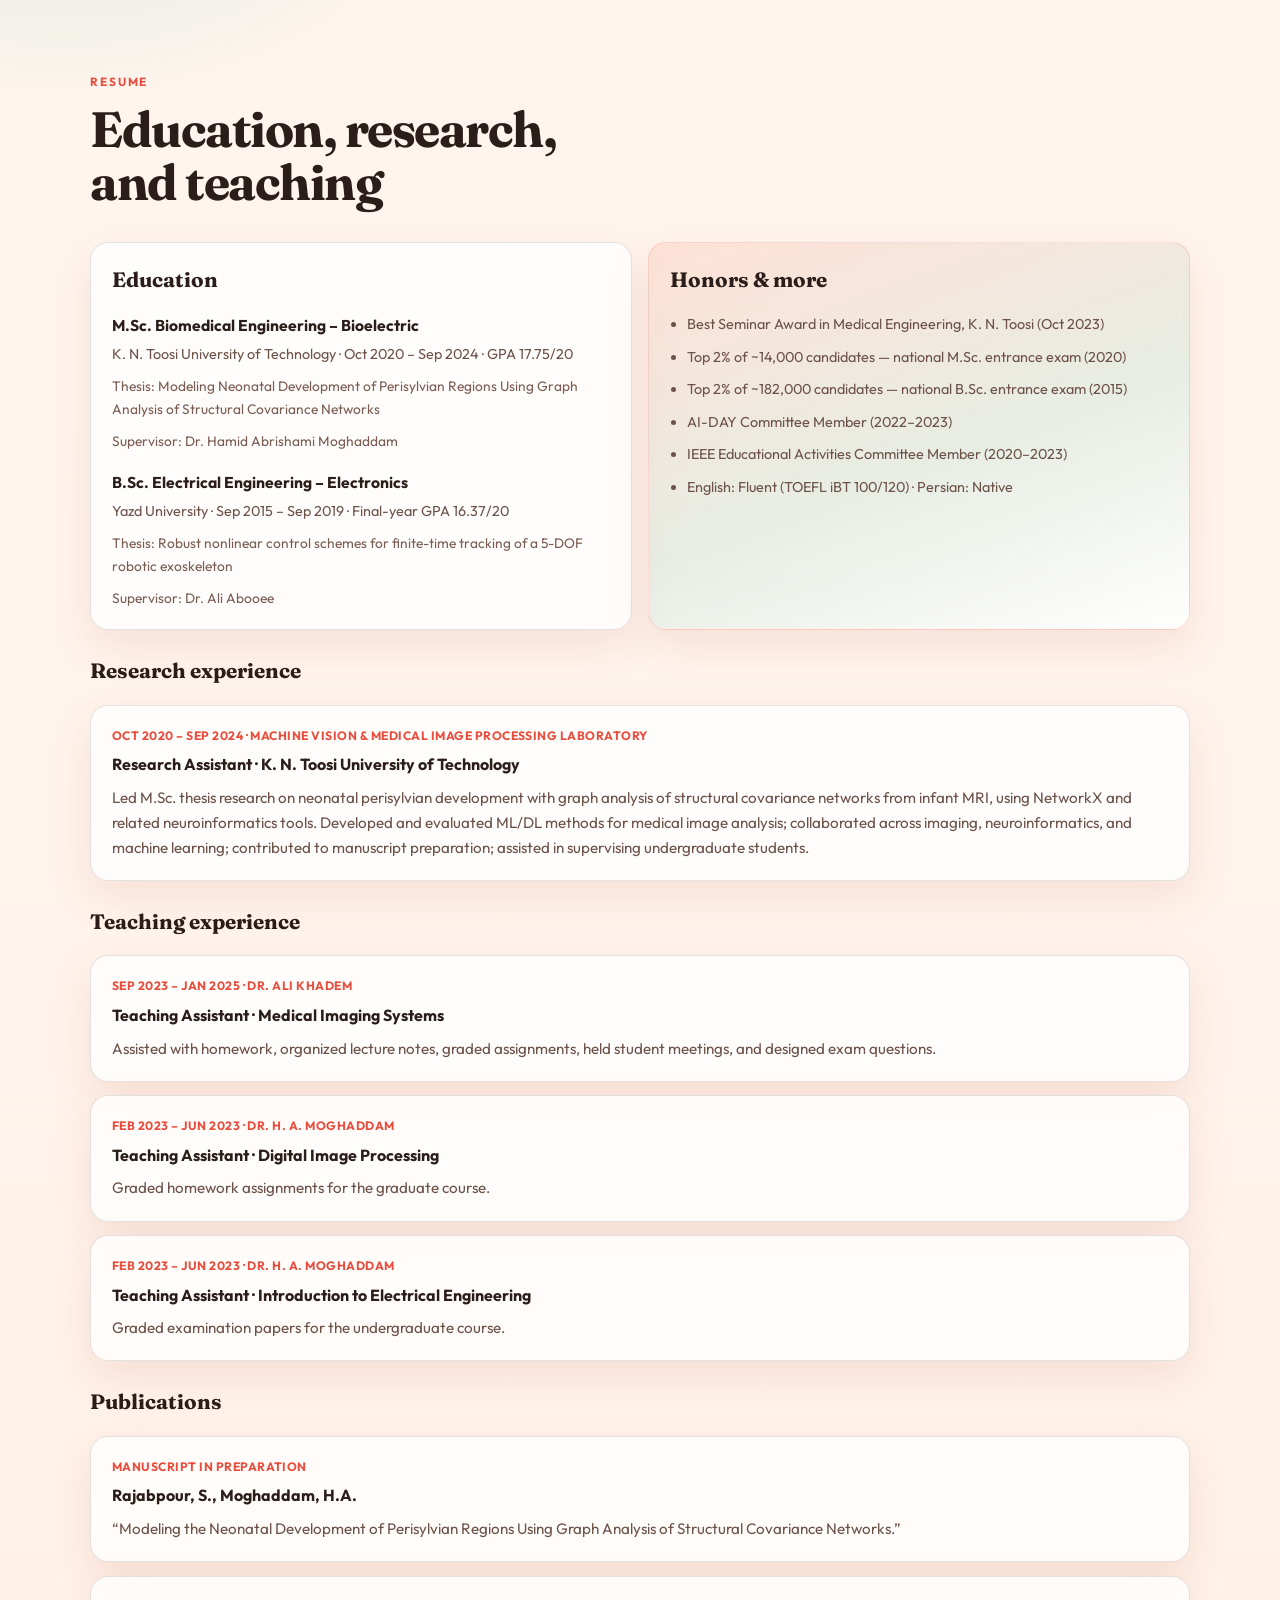
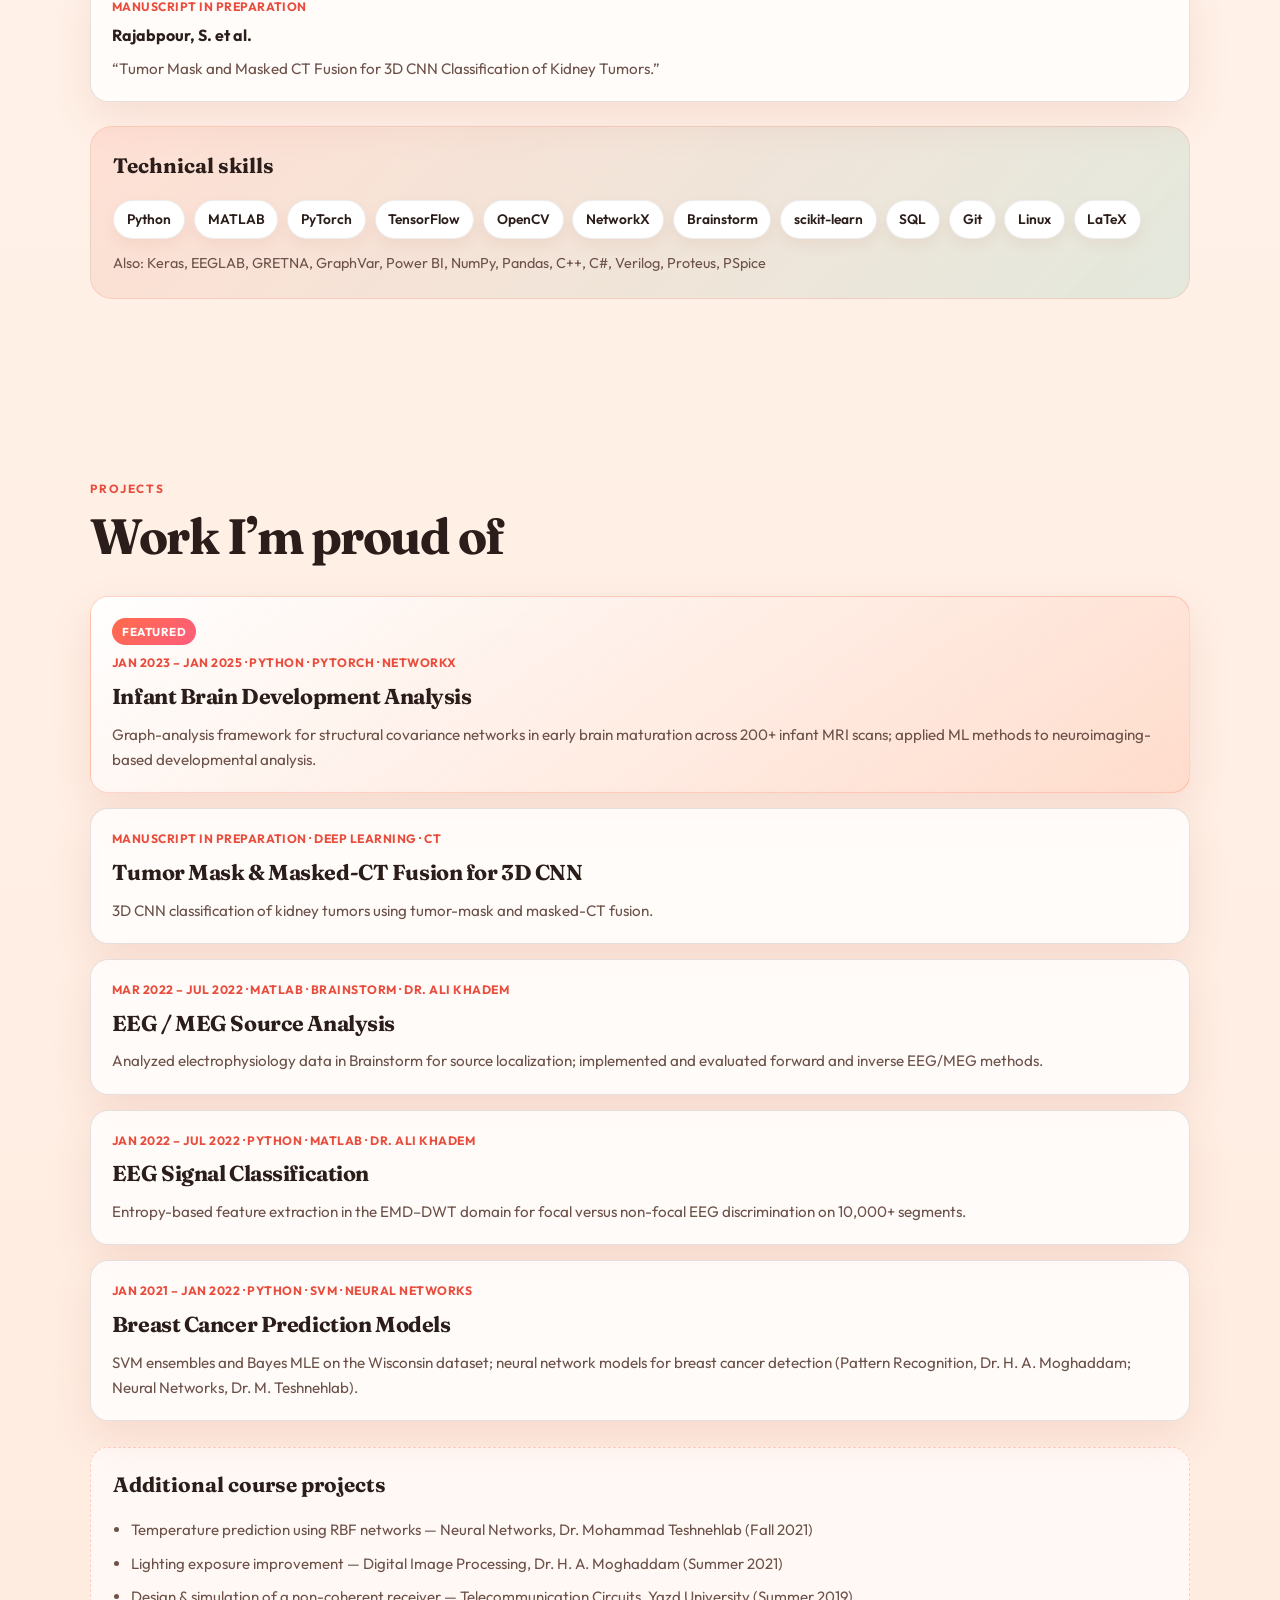
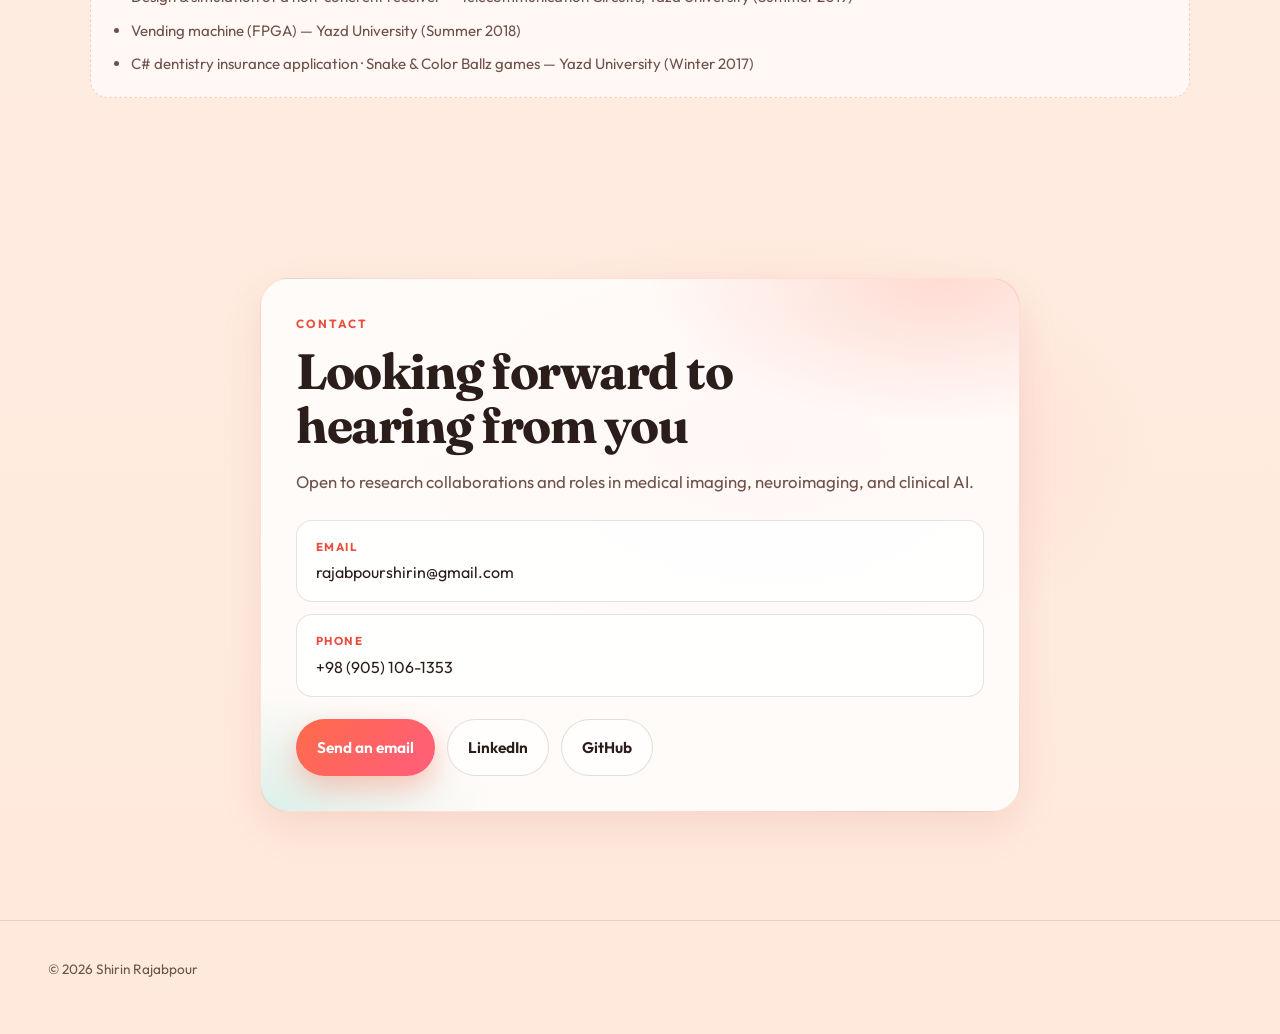
==== commit 1a2eb17f: "Warm up website theme" ====
--- a/index.html
+++ b/index.html
@@ -7,7 +7,7 @@
   <title>Shirin Rajabpour</title>
   <link rel="preconnect" href="https://fonts.googleapis.com" />
   <link rel="preconnect" href="https://fonts.gstatic.com" crossorigin />
-  <link href="https://fonts.googleapis.com/css2?family=Epilogue:wght@400;500;600;700&family=Fraunces:opsz,wght@9..144,500;9..144,700;9..144,800&display=swap" rel="stylesheet" />
+  <link href="https://fonts.googleapis.com/css2?family=Outfit:wght@400;500;600;700&family=Fraunces:opsz,wght@9..144,600;9..144,700;9..144,800&display=swap" rel="stylesheet" />
   <link rel="stylesheet" href="styles.css" />
 </head>
 <body>
@@ -29,20 +29,42 @@
   <main id="main">
     <section class="hero" id="top">
       <div class="hero-media" aria-hidden="true">
-        <div class="hero-orb hero-orb-a"></div>
-        <div class="hero-orb hero-orb-b"></div>
-        <div class="hero-rings"></div>
+        <div class="hero-glow glow-1"></div>
+        <div class="hero-glow glow-2"></div>
+        <div class="hero-glow glow-3"></div>
+        <svg class="hero-art" viewBox="0 0 640 720" preserveAspectRatio="xMidYMid slice">
+          <defs>
+            <linearGradient id="warmStroke" x1="0%" y1="0%" x2="100%" y2="100%">
+              <stop offset="0%" stop-color="#ff8f6b"/>
+              <stop offset="55%" stop-color="#ff5c7a"/>
+              <stop offset="100%" stop-color="#6ec8b8"/>
+            </linearGradient>
+          </defs>
+          <circle cx="360" cy="280" r="170" fill="none" stroke="url(#warmStroke)" stroke-width="1.5" opacity="0.55"/>
+          <circle cx="360" cy="280" r="118" fill="none" stroke="url(#warmStroke)" stroke-width="2" opacity="0.45"/>
+          <circle cx="360" cy="280" r="64" fill="none" stroke="url(#warmStroke)" stroke-width="3" opacity="0.7"/>
+          <g stroke="url(#warmStroke)" stroke-width="1.4" fill="none" opacity="0.55">
+            <path d="M180 420 C240 320, 300 500, 390 390 C460 310, 500 470, 560 400"/>
+            <path d="M210 180 C290 220, 250 340, 360 300 C470 250, 430 160, 520 190"/>
+          </g>
+          <g fill="#ff7a59">
+            <circle cx="210" cy="180" r="6"/><circle cx="360" cy="300" r="8"/>
+            <circle cx="520" cy="190" r="5"/><circle cx="390" cy="390" r="7"/>
+            <circle cx="560" cy="400" r="5"/><circle cx="180" cy="420" r="5"/>
+          </g>
+        </svg>
       </div>
 
       <div class="hero-copy">
-        <p class="hero-brand reveal">Shirin Rajabpour</p>
-        <h1 class="reveal delay-1">Clinical AI &amp; neuroimaging research</h1>
-        <p class="hero-lead reveal delay-2">
-          Biomedical engineer working on medical imaging, developmental brain mapping, and biosignal analysis.
+        <p class="hero-kicker reveal">Biomedical Engineering · Clinical AI</p>
+        <p class="hero-brand reveal delay-1">Shirin Rajabpour</p>
+        <h1 class="reveal delay-2">Turning brain signals into insight</h1>
+        <p class="hero-lead reveal delay-3">
+          I build careful AI and imaging pipelines for medical research — from infant MRI brain mapping to EEG analysis.
         </p>
         <div class="hero-actions reveal delay-3">
-          <a class="btn btn-primary" href="#projects">View projects</a>
-          <a class="btn btn-ghost" href="#contact">Get in touch</a>
+          <a class="btn btn-primary" href="#projects">Explore my work</a>
+          <a class="btn btn-ghost" href="#contact">Say hello</a>
         </div>
       </div>
     </section>
@@ -50,18 +72,18 @@
     <section class="section about" id="about">
       <div class="section-inner">
         <p class="eyebrow reveal">About</p>
-        <h2 class="reveal">A bit about me</h2>
+        <h2 class="reveal">Curious mind. Careful science.</h2>
         <div class="about-grid">
           <div class="about-text reveal">
             <p>
               Welcome — I’m Shirin, a biomedical engineer with an M.Sc. in Biomedical Engineering (Bioelectric)
-              from K. N. Toosi University of Technology. I’m drawn to the intersection of biomedical research and
-              computer science, and to technologies that can improve healthcare.
+              from K. N. Toosi University of Technology. I’m passionate about where biomedical research meets
+              computer science, and about tools that can meaningfully improve healthcare.
             </p>
             <p>
               My thesis modeled neonatal development of perisylvian regions using graph analysis of structural
-              covariance networks from infant structural MRI (ages 0–24 months), to better understand patterns of
-              healthy early brain development.
+              covariance networks from infant structural MRI (ages 0–24 months), exploring patterns of healthy
+              early brain development.
             </p>
           </div>
           <ul class="interest-list reveal">
@@ -97,7 +119,7 @@
             </div>
           </div>
 
-          <div class="path-card reveal">
+          <div class="path-card reveal accent-card">
             <h3>Honors &amp; more</h3>
             <ul>
               <li>Best Seminar Award in Medical Engineering, K. N. Toosi (Oct 2023)</li>
@@ -165,12 +187,12 @@
 
         <div class="skills reveal">
           <h3>Technical skills</h3>
-          <p><strong>Programming:</strong> Python, MATLAB, SQL, C++, C#</p>
-          <p><strong>ML &amp; DL:</strong> PyTorch, TensorFlow, Keras, scikit-learn, LLM</p>
-          <p><strong>Imaging &amp; biosignals:</strong> OpenCV, SciPy, EEGLAB, Brainstorm</p>
-          <p><strong>Neuroinformatics:</strong> NetworkX, GRETNA, GraphVar</p>
-          <p><strong>Other:</strong> Power BI, NumPy, Pandas, Matplotlib, Seaborn, Git, LaTeX, Linux</p>
-          <p><strong>Also:</strong> Verilog, Proteus, PSpice · EndNote, Mendeley · Communication, Organization, Leadership</p>
+          <div class="skill-chips">
+            <span>Python</span><span>MATLAB</span><span>PyTorch</span><span>TensorFlow</span>
+            <span>OpenCV</span><span>NetworkX</span><span>Brainstorm</span><span>scikit-learn</span>
+            <span>SQL</span><span>Git</span><span>Linux</span><span>LaTeX</span>
+          </div>
+          <p class="skills-extra">Also: Keras, EEGLAB, GRETNA, GraphVar, Power BI, NumPy, Pandas, C++, C#, Verilog, Proteus, PSpice</p>
         </div>
       </div>
     </section>
@@ -178,11 +200,12 @@
     <section class="section work" id="projects">
       <div class="section-inner">
         <p class="eyebrow reveal">Projects</p>
-        <h2 class="reveal">Selected research &amp; coursework</h2>
+        <h2 class="reveal">Work I’m proud of</h2>
 
         <div class="work-list">
           <article class="work-item reveal">
-            <span class="work-meta">Jan 2023 – Jan 2025 · Python · PyTorch · NetworkX · Medical Imaging</span>
+            <span class="work-tag">Featured</span>
+            <span class="work-meta">Jan 2023 – Jan 2025 · Python · PyTorch · NetworkX</span>
             <h3>Infant Brain Development Analysis</h3>
             <p>Graph-analysis framework for structural covariance networks in early brain maturation across 200+ infant MRI scans; applied ML methods to neuroimaging-based developmental analysis.</p>
           </article>
@@ -213,22 +236,22 @@
           <ul>
             <li>Temperature prediction using RBF networks — Neural Networks, Dr. Mohammad Teshnehlab (Fall 2021)</li>
             <li>Lighting exposure improvement — Digital Image Processing, Dr. H. A. Moghaddam (Summer 2021)</li>
-            <li>Design &amp; simulation of a non-coherent receiver — Telecommunication Circuits, Dr. Mohammad Zoofaghari, Yazd University (Summer 2019)</li>
-            <li>Vending machine (FPGA) — Dr. Hadi Safdarkhani, Yazd University (Summer 2018)</li>
-            <li>C# dentistry insurance application · Snake &amp; Color Ballz games — Computer Programming, Yazd University (Winter 2017)</li>
+            <li>Design &amp; simulation of a non-coherent receiver — Telecommunication Circuits, Yazd University (Summer 2019)</li>
+            <li>Vending machine (FPGA) — Yazd University (Summer 2018)</li>
+            <li>C# dentistry insurance application · Snake &amp; Color Ballz games — Yazd University (Winter 2017)</li>
           </ul>
         </div>
       </div>
     </section>
 
     <section class="section contact" id="contact">
-      <div class="section-inner contact-inner">
-        <p class="eyebrow reveal">Contact</p>
-        <h2 class="reveal">Looking forward to hearing from you</h2>
-        <p class="contact-lead reveal">
+      <div class="section-inner contact-panel reveal">
+        <p class="eyebrow">Contact</p>
+        <h2>Looking forward to hearing from you</h2>
+        <p class="contact-lead">
           Open to research collaborations and roles in medical imaging, neuroimaging, and clinical AI.
         </p>
-        <div class="contact-details reveal">
+        <div class="contact-details">
           <a class="contact-row" href="mailto:rajabpourshirin@gmail.com">
             <span class="contact-label">Email</span>
             <span>rajabpourshirin@gmail.com</span>
@@ -238,7 +261,7 @@
             <span>+98 (905) 106-1353</span>
           </a>
         </div>
-        <div class="contact-actions reveal">
+        <div class="contact-actions">
           <a class="btn btn-primary" href="mailto:rajabpourshirin@gmail.com">Send an email</a>
           <a class="btn btn-ghost" href="https://www.linkedin.com/in/shirinrajabpour/" target="_blank" rel="noopener noreferrer">LinkedIn</a>
           <a class="btn btn-ghost" href="https://github.com/srajp-del" target="_blank" rel="noopener noreferrer">GitHub</a>
--- a/styles.css
+++ b/styles.css
@@ -1,16 +1,18 @@
 :root {
-  --bg: #f3f6f8;
-  --bg-soft: #e8eef3;
-  --ink: #182230;
-  --muted: #5c6b7a;
-  --line: rgba(24, 34, 48, 0.12);
-  --accent: #255f8a;
-  --accent-soft: #d7e7f3;
-  --card: #ffffff;
-  --shadow: 0 18px 40px rgba(24, 34, 48, 0.08);
-  --radius: 20px;
+  --bg: #fff4ec;
+  --bg-deep: #ffe3d4;
+  --ink: #2b1d1a;
+  --muted: #6d524a;
+  --line: rgba(43, 29, 26, 0.12);
+  --coral: #ff6b4a;
+  --coral-deep: #e84d3d;
+  --rose: #ff5d7c;
+  --mint: #3db8a4;
+  --card: rgba(255, 255, 255, 0.78);
+  --shadow: 0 16px 40px rgba(184, 84, 54, 0.12);
+  --radius: 22px;
   --font-display: "Fraunces", Georgia, serif;
-  --font-body: "Epilogue", system-ui, sans-serif;
+  --font-body: "Outfit", system-ui, sans-serif;
   --ease: cubic-bezier(0.22, 1, 0.36, 1);
 }
 
@@ -29,9 +31,10 @@
   font-family: var(--font-body);
   color: var(--ink);
   background:
-    radial-gradient(900px 500px at 90% -5%, rgba(37, 95, 138, 0.12), transparent 55%),
-    radial-gradient(700px 420px at 0% 20%, rgba(37, 95, 138, 0.08), transparent 50%),
-    linear-gradient(180deg, #f7fafc 0%, var(--bg) 45%, #eef3f7 100%);
+    radial-gradient(1000px 620px at 85% 0%, rgba(255, 107, 74, 0.28), transparent 55%),
+    radial-gradient(800px 500px at 5% 25%, rgba(61, 184, 164, 0.18), transparent 50%),
+    radial-gradient(700px 400px at 60% 90%, rgba(255, 93, 124, 0.14), transparent 55%),
+    linear-gradient(180deg, #fff8f3 0%, var(--bg) 40%, #ffe9dc 100%);
   line-height: 1.65;
   min-height: 100vh;
 }
@@ -51,7 +54,7 @@
   position: absolute;
   left: 1rem;
   top: -3rem;
-  background: var(--accent);
+  background: var(--coral);
   color: #fff;
   padding: 0.6rem 0.9rem;
   border-radius: 999px;
@@ -75,10 +78,10 @@
 }
 
 .site-header.is-scrolled {
-  background: rgba(247, 250, 252, 0.86);
+  background: rgba(255, 248, 243, 0.88);
   backdrop-filter: blur(14px);
   border-bottom-color: var(--line);
-  box-shadow: 0 8px 24px rgba(24, 34, 48, 0.04);
+  box-shadow: 0 10px 30px rgba(184, 84, 54, 0.08);
 }
 
 .logo {
@@ -90,12 +93,12 @@
 
 .nav {
   display: flex;
-  gap: 1.35rem;
+  gap: 1.3rem;
   align-items: center;
 }
 
 .nav a {
-  font-size: 0.92rem;
+  font-size: 0.94rem;
   color: var(--muted);
   font-weight: 500;
   transition: color 0.25s ease;
@@ -108,16 +111,11 @@
 
 .nav-cta {
   color: #fff !important;
-  background: var(--accent);
-  padding: 0.5rem 0.95rem;
+  background: linear-gradient(135deg, var(--coral), var(--rose));
+  padding: 0.55rem 1rem;
   border-radius: 999px;
   font-weight: 600;
-}
-
-.nav-cta:hover,
-.nav-cta:focus-visible {
-  color: #fff !important;
-  filter: brightness(1.06);
+  box-shadow: 0 8px 20px rgba(255, 107, 74, 0.3);
 }
 
 .nav-toggle {
@@ -156,81 +154,99 @@
   inset: 0;
   z-index: 0;
   pointer-events: none;
-  background:
-    linear-gradient(120deg, rgba(243, 246, 248, 0.2), transparent 40%),
-    radial-gradient(circle at 70% 40%, rgba(37, 95, 138, 0.16), transparent 42%);
-}
-
-.hero-orb {
+}
+
+.hero-glow {
   position: absolute;
   border-radius: 50%;
-  filter: blur(8px);
-  animation: floatOrb 10s ease-in-out infinite alternate;
-}
-
-.hero-orb-a {
-  width: min(46vw, 420px);
-  height: min(46vw, 420px);
-  right: 8%;
-  top: 18%;
-  background: radial-gradient(circle, rgba(37, 95, 138, 0.28), transparent 68%);
-}
-
-.hero-orb-b {
-  width: min(34vw, 280px);
-  height: min(34vw, 280px);
+  filter: blur(20px);
+  animation: drift 9s ease-in-out infinite alternate;
+}
+
+.glow-1 {
+  width: min(50vw, 460px);
+  height: min(50vw, 460px);
+  right: 4%;
+  top: 12%;
+  background: radial-gradient(circle, rgba(255, 107, 74, 0.45), transparent 68%);
+}
+
+.glow-2 {
+  width: min(36vw, 300px);
+  height: min(36vw, 300px);
   right: 28%;
-  bottom: 18%;
-  background: radial-gradient(circle, rgba(120, 160, 190, 0.35), transparent 70%);
-  animation-delay: -3s;
-}
-
-.hero-rings {
+  bottom: 16%;
+  background: radial-gradient(circle, rgba(61, 184, 164, 0.35), transparent 70%);
+  animation-delay: -2.5s;
+}
+
+.glow-3 {
+  width: min(28vw, 240px);
+  height: min(28vw, 240px);
+  left: 8%;
+  top: 30%;
+  background: radial-gradient(circle, rgba(255, 93, 124, 0.28), transparent 70%);
+  animation-delay: -4s;
+}
+
+.hero-art {
   position: absolute;
-  right: 6%;
-  top: 22%;
-  width: min(48vw, 460px);
-  aspect-ratio: 1;
-  border-radius: 50%;
-  border: 1px solid rgba(37, 95, 138, 0.18);
-  box-shadow:
-    inset 0 0 0 28px rgba(37, 95, 138, 0.04),
-    inset 0 0 0 70px rgba(37, 95, 138, 0.03);
-  animation: ringPulse 12s ease-in-out infinite alternate;
+  right: -2%;
+  top: 8%;
+  width: min(58vw, 560px);
+  height: auto;
+  opacity: 0.95;
+  animation: spinSoft 22s linear infinite;
 }
 
 .hero-copy {
   position: relative;
   z-index: 1;
-  max-width: 42rem;
+  max-width: 40rem;
+}
+
+.hero-kicker {
+  display: inline-flex;
+  margin: 0 0 1rem;
+  padding: 0.4rem 0.8rem;
+  border-radius: 999px;
+  background: rgba(255, 255, 255, 0.7);
+  border: 1px solid rgba(255, 107, 74, 0.25);
+  color: var(--coral-deep);
+  font-size: 0.82rem;
+  font-weight: 600;
+  letter-spacing: 0.02em;
 }
 
 .hero-brand {
   font-family: var(--font-display);
-  font-size: clamp(2.6rem, 8vw, 5.6rem);
+  font-size: clamp(2.8rem, 9vw, 5.8rem);
   font-weight: 800;
-  line-height: 0.95;
-  letter-spacing: -0.04em;
-  margin: 0 0 1.2rem;
-  color: var(--ink);
+  line-height: 0.92;
+  letter-spacing: -0.045em;
+  margin: 0 0 1rem;
+  background: linear-gradient(120deg, #2b1d1a 20%, #c4472f 55%, #ff5d7c 100%);
+  -webkit-background-clip: text;
+  background-clip: text;
+  color: transparent;
 }
 
 .hero h1 {
   font-family: var(--font-display);
-  font-size: clamp(1.45rem, 3.2vw, 2.15rem);
-  font-weight: 500;
-  letter-spacing: -0.02em;
-  line-height: 1.2;
+  font-size: clamp(1.55rem, 3.5vw, 2.35rem);
+  font-weight: 600;
+  letter-spacing: -0.03em;
+  line-height: 1.15;
   margin: 0 0 1rem;
-  color: var(--accent);
-  max-width: 18ch;
+  color: var(--ink);
+  max-width: 16ch;
 }
 
 .hero-lead {
   margin: 0 0 1.8rem;
-  max-width: 38ch;
-  color: var(--muted);
-  font-size: 1.05rem;
+  max-width: 36ch;
+  color: var(--muted);
+  font-size: 1.08rem;
 }
 
 .hero-actions,
@@ -244,28 +260,34 @@
   display: inline-flex;
   align-items: center;
   justify-content: center;
-  padding: 0.85rem 1.2rem;
+  padding: 0.9rem 1.25rem;
   border-radius: 999px;
-  font-weight: 600;
-  font-size: 0.95rem;
+  font-weight: 650;
+  font-size: 0.96rem;
   border: 1px solid transparent;
-  transition: transform 0.25s var(--ease), background 0.25s ease, border-color 0.25s ease;
+  transition: transform 0.25s var(--ease), box-shadow 0.25s ease, filter 0.25s ease;
 }
 
 .btn:hover,
 .btn:focus-visible {
-  transform: translateY(-2px);
+  transform: translateY(-3px);
 }
 
 .btn-primary {
-  background: var(--accent);
+  background: linear-gradient(135deg, var(--coral), var(--rose));
   color: #fff;
+  box-shadow: 0 12px 28px rgba(255, 107, 74, 0.35);
+}
+
+.btn-primary:hover,
+.btn-primary:focus-visible {
+  filter: brightness(1.05);
 }
 
 .btn-ghost {
-  border-color: var(--line);
+  border-color: rgba(43, 29, 26, 0.14);
   color: var(--ink);
-  background: rgba(255, 255, 255, 0.7);
+  background: rgba(255, 255, 255, 0.72);
 }
 
 .section {
@@ -282,34 +304,35 @@
   text-transform: uppercase;
   letter-spacing: 0.16em;
   font-size: 0.74rem;
-  color: var(--accent);
+  color: var(--coral-deep);
   font-weight: 700;
 }
 
 .section h2 {
   font-family: var(--font-display);
-  font-size: clamp(1.9rem, 4vw, 2.9rem);
-  line-height: 1.1;
+  font-size: clamp(2rem, 4.2vw, 3.1rem);
+  line-height: 1.08;
   letter-spacing: -0.03em;
   margin: 0 0 2rem;
-  max-width: 16ch;
-}
-
-.about {
-  background: linear-gradient(180deg, transparent, rgba(255, 255, 255, 0.55));
+  max-width: 14ch;
 }
 
 .about-grid {
   display: grid;
-  grid-template-columns: 1.25fr 1fr;
-  gap: 2rem;
+  grid-template-columns: 1.2fr 1fr;
+  gap: 1.6rem;
   align-items: start;
 }
 
 .about-text {
   margin: 0;
-  font-size: 1.05rem;
-  color: var(--muted);
+  font-size: 1.06rem;
+  color: var(--muted);
+  padding: 1.4rem;
+  border-radius: var(--radius);
+  background: var(--card);
+  border: 1px solid var(--line);
+  box-shadow: var(--shadow);
 }
 
 .about-text p {
@@ -325,16 +348,17 @@
   margin: 0;
   padding: 0;
   display: grid;
-  gap: 0.75rem;
+  gap: 0.7rem;
 }
 
 .interest-list li {
   padding: 0.95rem 1rem;
-  border: 1px solid var(--line);
-  border-radius: 14px;
-  background: var(--card);
+  border-radius: 16px;
+  background: linear-gradient(135deg, rgba(255, 255, 255, 0.9), rgba(255, 227, 212, 0.85));
+  border: 1px solid rgba(255, 107, 74, 0.16);
   color: var(--ink);
   font-size: 0.95rem;
+  font-weight: 500;
   box-shadow: var(--shadow);
 }
 
@@ -348,7 +372,7 @@
 .extra-projects h3 {
   font-family: var(--font-display);
   margin: 0 0 1rem;
-  font-size: 1.25rem;
+  font-size: 1.3rem;
 }
 
 .resume-list {
@@ -356,12 +380,15 @@
   gap: 0.85rem;
 }
 
-.resume-item {
-  padding: 1.15rem 1.25rem;
+.resume-item,
+.work-item,
+.path-card {
+  padding: 1.25rem 1.3rem;
   border: 1px solid var(--line);
-  border-radius: 16px;
+  border-radius: 18px;
   background: var(--card);
   box-shadow: var(--shadow);
+  backdrop-filter: blur(8px);
 }
 
 .resume-item strong {
@@ -371,10 +398,11 @@
   font-size: 1rem;
 }
 
-.resume-item p {
+.resume-item p,
+.work-item p {
   margin: 0;
   color: var(--muted);
-  font-size: 0.94rem;
+  font-size: 0.95rem;
 }
 
 .work-meta {
@@ -382,8 +410,8 @@
   font-size: 0.76rem;
   letter-spacing: 0.04em;
   text-transform: uppercase;
-  color: var(--accent);
-  font-weight: 600;
+  color: var(--coral-deep);
+  font-weight: 700;
   margin-bottom: 0.35rem;
 }
 
@@ -391,14 +419,6 @@
   display: grid;
   grid-template-columns: repeat(2, 1fr);
   gap: 1rem;
-}
-
-.path-card {
-  background: var(--card);
-  border: 1px solid var(--line);
-  border-radius: var(--radius);
-  padding: 1.35rem;
-  box-shadow: var(--shadow);
 }
 
 .path-entry {
@@ -425,7 +445,7 @@
 .path-note {
   display: block;
   margin-top: 0.3rem;
-  color: #4a5a6a !important;
+  color: #7a5c53 !important;
   font-size: 0.86rem !important;
 }
 
@@ -436,66 +456,90 @@
   gap: 0.55rem;
 }
 
+.accent-card {
+  background: linear-gradient(160deg, rgba(255, 107, 74, 0.14), rgba(61, 184, 164, 0.12) 55%, rgba(255, 255, 255, 0.9));
+  border-color: rgba(255, 107, 74, 0.2);
+}
+
 .skills {
   margin-top: 0.5rem;
-  padding: 1.35rem 1.4rem;
+  padding: 1.4rem;
   border-radius: var(--radius);
-  background: linear-gradient(135deg, var(--accent-soft), #fff);
-  border: 1px solid var(--line);
-}
-
-.skills p {
-  margin: 0 0 0.45rem;
-  color: var(--muted);
-  font-size: 0.95rem;
-}
-
-.skills p:last-child {
-  margin-bottom: 0;
-}
-
-.skills strong {
+  background: linear-gradient(135deg, rgba(255, 107, 74, 0.12), rgba(61, 184, 164, 0.14));
+  border: 1px solid rgba(255, 107, 74, 0.18);
+}
+
+.skill-chips {
+  display: flex;
+  flex-wrap: wrap;
+  gap: 0.55rem;
+  margin-bottom: 0.85rem;
+}
+
+.skill-chips span {
+  padding: 0.45rem 0.8rem;
+  border-radius: 999px;
+  background: #fff;
+  border: 1px solid rgba(43, 29, 26, 0.08);
+  font-size: 0.86rem;
+  font-weight: 600;
   color: var(--ink);
+  box-shadow: 0 6px 14px rgba(184, 84, 54, 0.08);
+}
+
+.skills-extra {
+  margin: 0;
+  color: var(--muted);
+  font-size: 0.9rem;
 }
 
 .work-list {
   display: grid;
-  gap: 0.85rem;
+  gap: 0.95rem;
 }
 
 .work-item {
-  padding: 1.3rem 1.35rem;
-  border: 1px solid var(--line);
-  border-radius: 16px;
-  background: var(--card);
-  box-shadow: var(--shadow);
-  transition: transform 0.3s var(--ease), border-color 0.3s ease;
+  position: relative;
+  transition: transform 0.3s var(--ease), border-color 0.3s ease, box-shadow 0.3s ease;
 }
 
 .work-item:hover {
-  transform: translateY(-3px);
-  border-color: rgba(37, 95, 138, 0.28);
+  transform: translateY(-4px);
+  border-color: rgba(255, 107, 74, 0.35);
+  box-shadow: 0 20px 40px rgba(184, 84, 54, 0.16);
+}
+
+.work-item:first-child {
+  background: linear-gradient(145deg, rgba(255, 255, 255, 0.95), rgba(255, 214, 196, 0.75));
+  border-color: rgba(255, 107, 74, 0.28);
+}
+
+.work-tag {
+  display: inline-flex;
+  margin-bottom: 0.55rem;
+  padding: 0.25rem 0.65rem;
+  border-radius: 999px;
+  background: linear-gradient(135deg, var(--coral), var(--rose));
+  color: #fff;
+  font-size: 0.72rem;
+  font-weight: 700;
+  letter-spacing: 0.04em;
+  text-transform: uppercase;
 }
 
 .work-item h3 {
   font-family: var(--font-display);
   margin: 0 0 0.45rem;
-  font-size: 1.3rem;
+  font-size: 1.35rem;
   letter-spacing: -0.02em;
-}
-
-.work-item p {
-  margin: 0;
-  color: var(--muted);
-  max-width: 70ch;
 }
 
 .extra-projects {
   margin-top: 1.6rem;
   padding: 1.25rem 1.35rem;
-  border-radius: 16px;
-  background: rgba(255, 255, 255, 0.7);
-  border: 1px dashed var(--line);
+  border-radius: 18px;
+  background: rgba(255, 255, 255, 0.65);
+  border: 1px dashed rgba(255, 107, 74, 0.3);
 }
 
 .extra-projects ul {
@@ -511,12 +555,25 @@
   padding-bottom: clamp(5rem, 12vh, 8rem);
 }
 
-.contact-inner {
-  max-width: 720px;
+.contact-panel {
+  max-width: 760px;
+  margin: 0 auto;
+  padding: clamp(1.6rem, 4vw, 2.2rem);
+  border-radius: 28px;
+  background:
+    radial-gradient(500px 240px at 90% 0%, rgba(255, 107, 74, 0.22), transparent 60%),
+    radial-gradient(420px 220px at 0% 100%, rgba(61, 184, 164, 0.18), transparent 55%),
+    rgba(255, 255, 255, 0.8);
+  border: 1px solid rgba(255, 107, 74, 0.2);
+  box-shadow: var(--shadow);
+}
+
+.contact-panel h2 {
+  max-width: 14ch;
 }
 
 .contact-lead {
-  margin: -1rem 0 1.6rem;
+  margin: -1rem 0 1.5rem;
   color: var(--muted);
   font-size: 1.05rem;
 }
@@ -524,7 +581,7 @@
 .contact-details {
   display: grid;
   gap: 0.75rem;
-  margin: 0 0 1.5rem;
+  margin: 0 0 1.4rem;
 }
 
 .contact-row {
@@ -533,23 +590,22 @@
   gap: 0.2rem;
   padding: 1rem 1.15rem;
   border: 1px solid var(--line);
-  border-radius: 14px;
-  background: var(--card);
-  box-shadow: var(--shadow);
-  transition: border-color 0.25s ease, transform 0.25s var(--ease);
+  border-radius: 16px;
+  background: rgba(255, 255, 255, 0.85);
+  transition: transform 0.25s var(--ease), border-color 0.25s ease;
 }
 
 .contact-row:hover,
 .contact-row:focus-visible {
-  border-color: rgba(37, 95, 138, 0.35);
   transform: translateY(-2px);
+  border-color: rgba(255, 107, 74, 0.35);
 }
 
 .contact-label {
   font-size: 0.72rem;
   letter-spacing: 0.14em;
   text-transform: uppercase;
-  color: var(--accent);
+  color: var(--coral-deep);
   font-weight: 700;
 }
 
@@ -562,8 +618,8 @@
 
 .reveal {
   opacity: 0;
-  transform: translateY(22px);
-  transition: opacity 0.7s var(--ease), transform 0.7s var(--ease);
+  transform: translateY(24px);
+  transition: opacity 0.75s var(--ease), transform 0.75s var(--ease);
 }
 
 .reveal.is-visible {
@@ -572,23 +628,28 @@
 }
 
 .delay-1 { transition-delay: 0.1s; }
-.delay-2 { transition-delay: 0.2s; }
-.delay-3 { transition-delay: 0.3s; }
-
-@keyframes floatOrb {
+.delay-2 { transition-delay: 0.18s; }
+.delay-3 { transition-delay: 0.28s; }
+
+@keyframes drift {
   from { transform: translateY(0) scale(1); }
-  to { transform: translateY(-18px) scale(1.05); }
-}
-
-@keyframes ringPulse {
-  from { transform: scale(1); opacity: 0.7; }
-  to { transform: scale(1.06); opacity: 1; }
+  to { transform: translateY(-22px) scale(1.08); }
+}
+
+@keyframes spinSoft {
+  from { transform: rotate(0deg); }
+  to { transform: rotate(360deg); }
 }
 
 @media (max-width: 900px) {
   .about-grid,
   .path-grid {
     grid-template-columns: 1fr;
+  }
+
+  .hero-art {
+    opacity: 0.45;
+    width: min(80vw, 420px);
   }
 }
 
@@ -605,7 +666,7 @@
     align-items: stretch;
     gap: 0.35rem;
     padding: 0.8rem;
-    background: rgba(255, 255, 255, 0.96);
+    background: rgba(255, 248, 243, 0.96);
     border: 1px solid var(--line);
     border-radius: 16px;
     box-shadow: var(--shadow);
@@ -629,15 +690,15 @@
   }
 
   .hero-brand {
-    font-size: clamp(2.3rem, 12vw, 3.5rem);
+    font-size: clamp(2.5rem, 13vw, 3.8rem);
   }
 }
 
 @media (prefers-reduced-motion: reduce) {
   html { scroll-behavior: auto; }
   .reveal,
-  .hero-orb,
-  .hero-rings,
+  .hero-glow,
+  .hero-art,
   .btn,
   .work-item {
     animation: none !important;
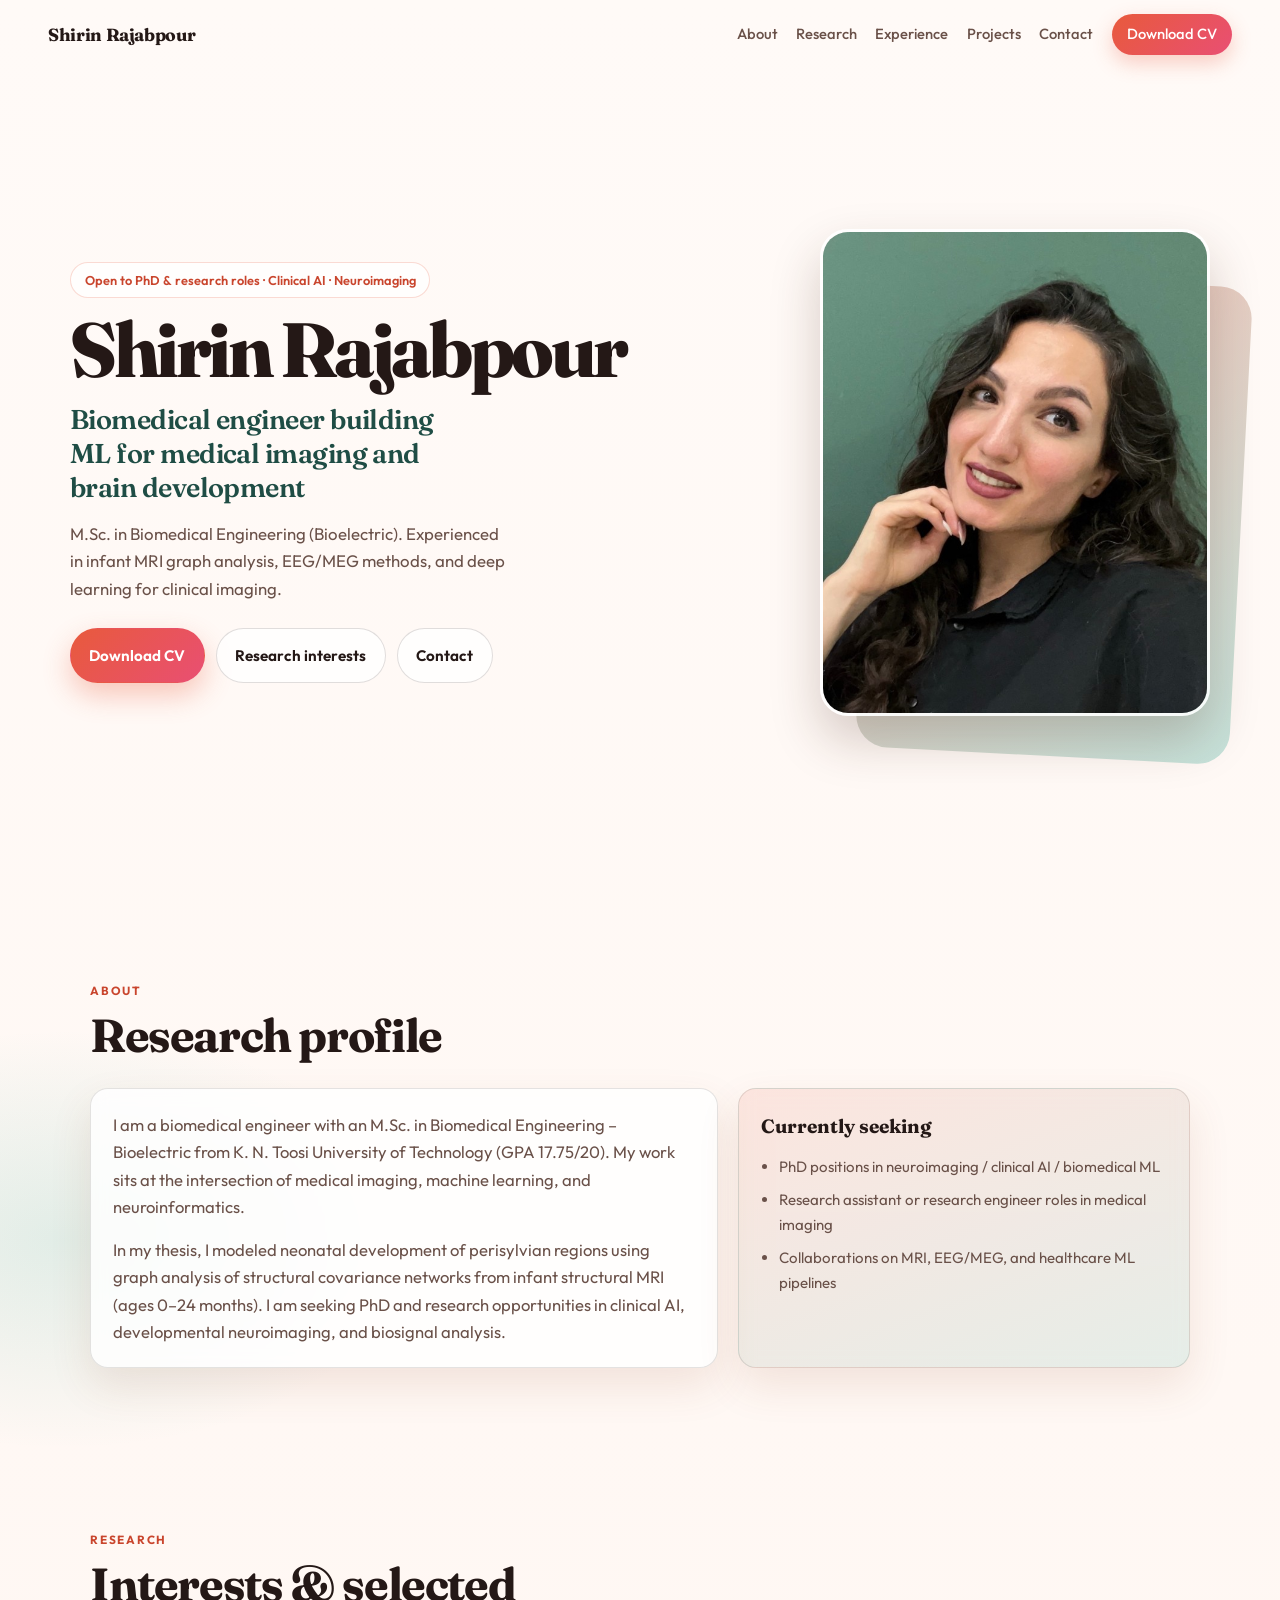
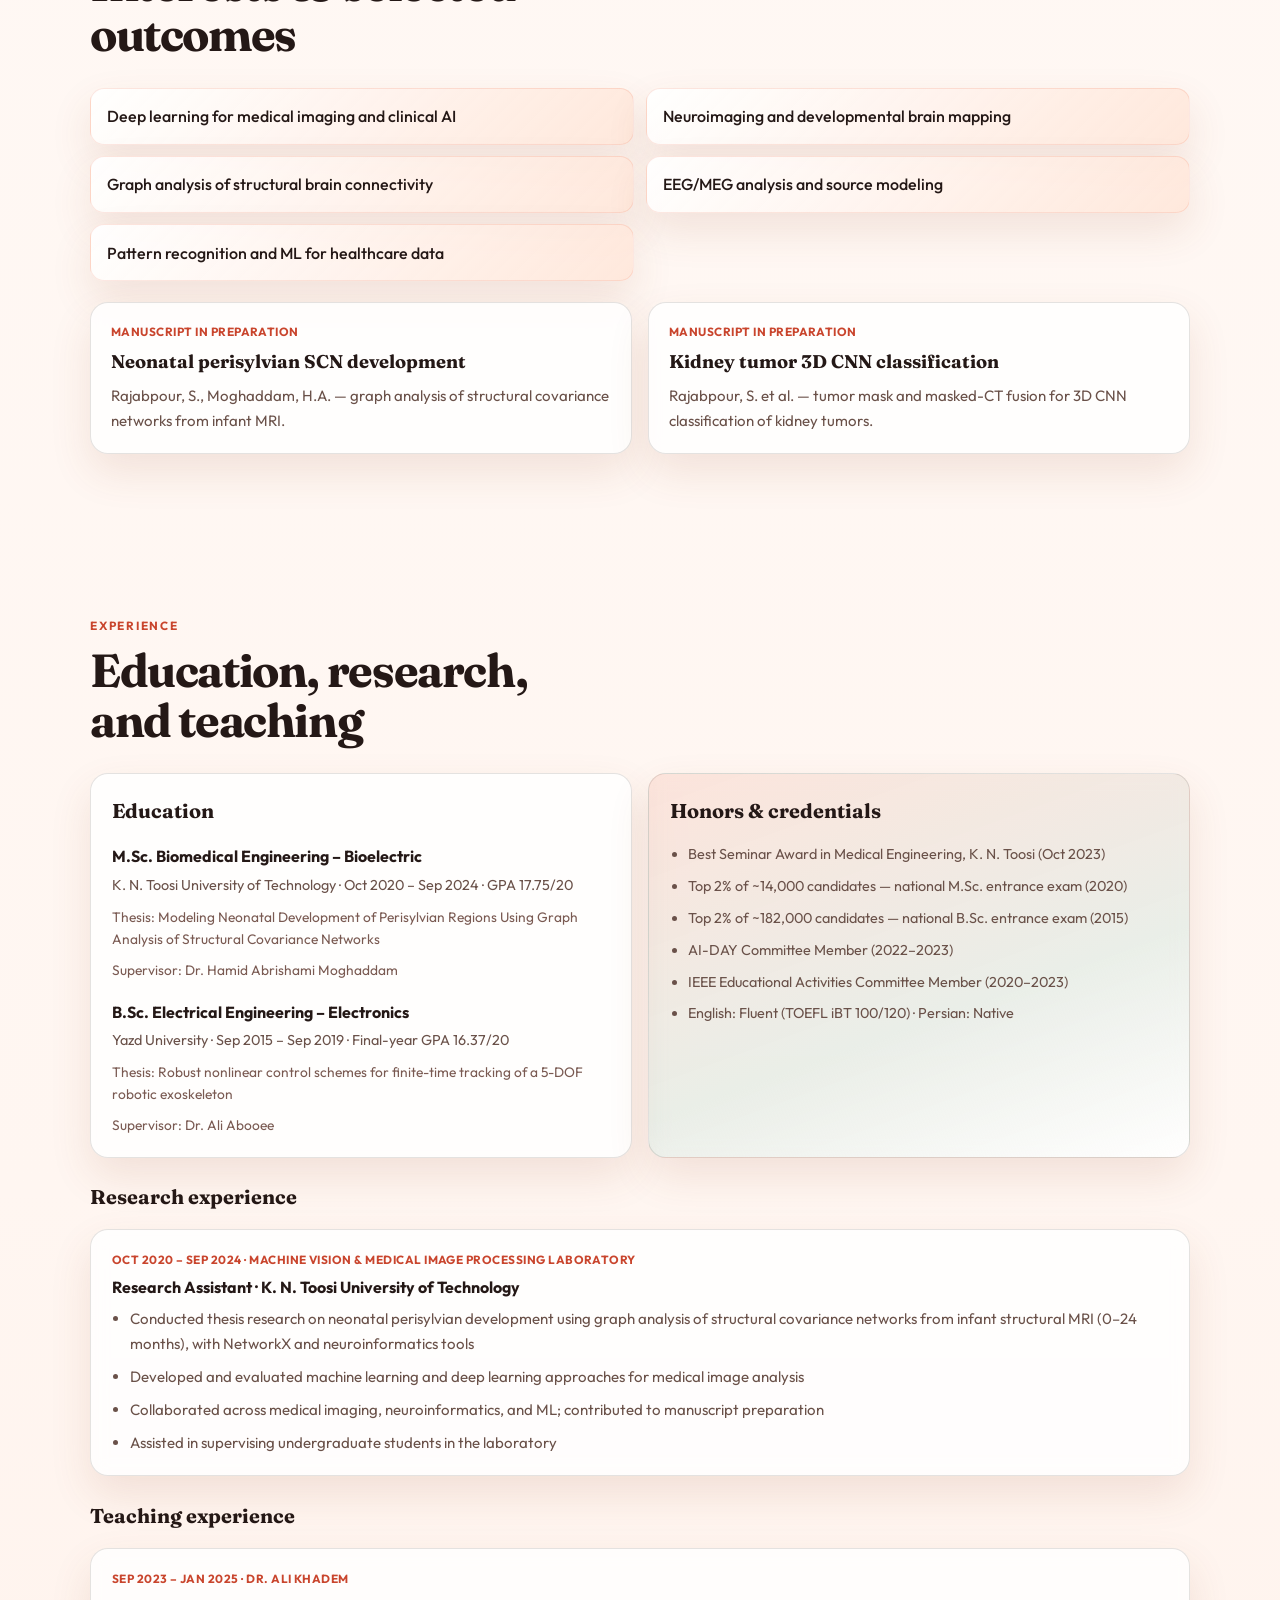
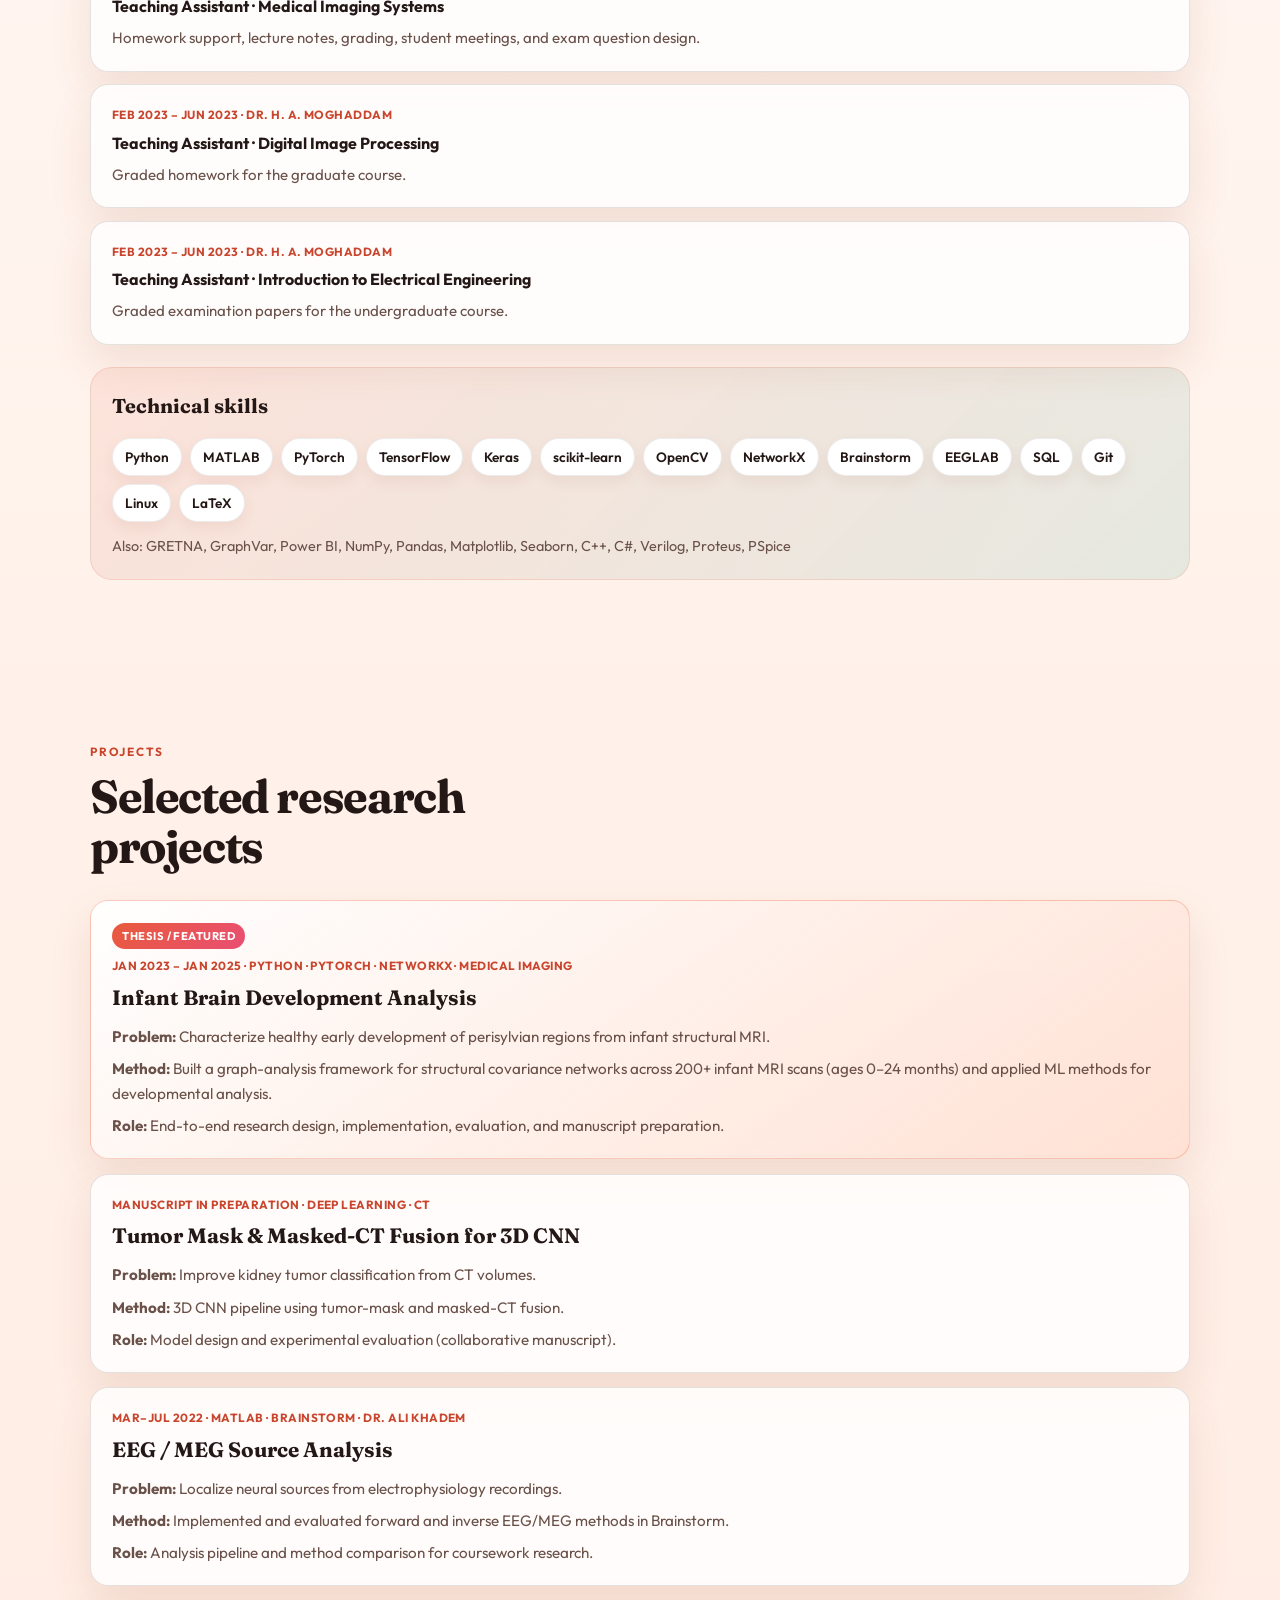
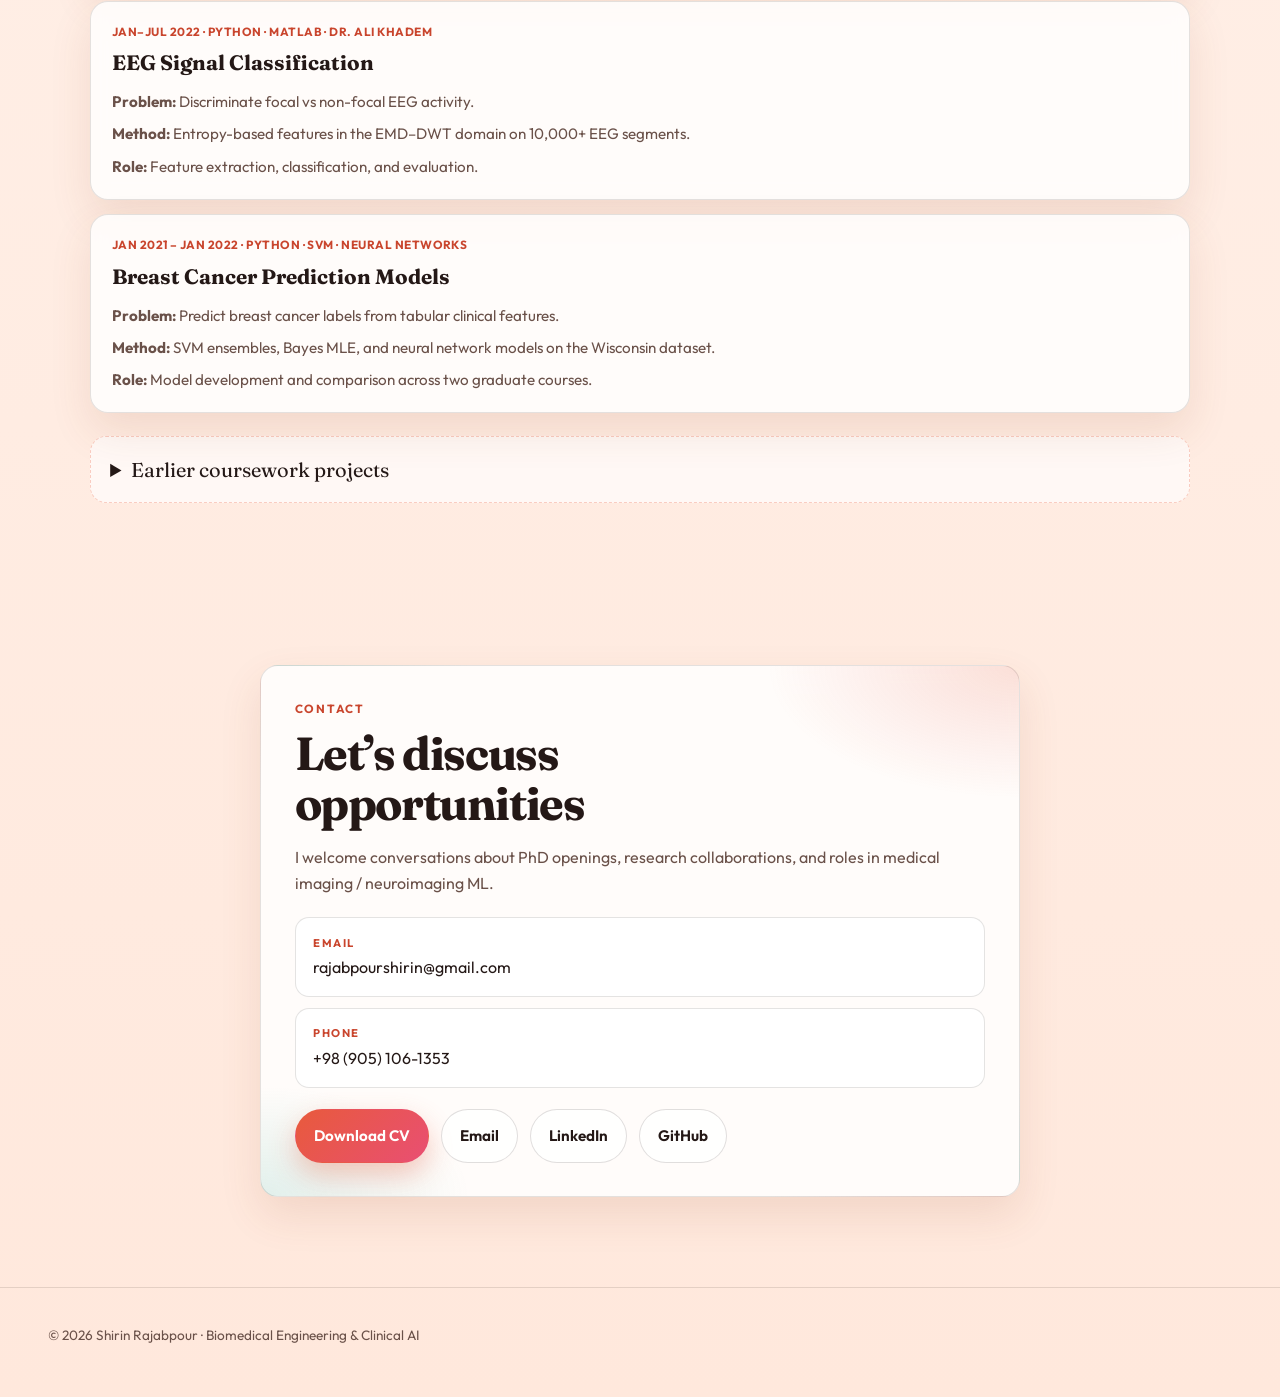
==== commit 40938893: "Make site PhD/job ready with photo and CV" ====
--- a/index.html
+++ b/index.html
@@ -3,8 +3,8 @@
 <head>
   <meta charset="UTF-8" />
   <meta name="viewport" content="width=device-width, initial-scale=1" />
-  <meta name="description" content="Shirin Rajabpour — Biomedical engineer focused on clinical AI, neuroimaging, and biosignal analysis." />
-  <title>Shirin Rajabpour</title>
+  <meta name="description" content="Shirin Rajabpour — Biomedical engineer specializing in clinical AI, neuroimaging, and biosignal analysis. Open to PhD and research roles." />
+  <title>Shirin Rajabpour | Biomedical Engineering & Clinical AI</title>
   <link rel="preconnect" href="https://fonts.googleapis.com" />
   <link rel="preconnect" href="https://fonts.gstatic.com" crossorigin />
   <link href="https://fonts.googleapis.com/css2?family=Outfit:wght@400;500;600;700&family=Fraunces:opsz,wght@9..144,600;9..144,700;9..144,800&display=swap" rel="stylesheet" />
@@ -17,9 +17,11 @@
     <a class="logo" href="#top">Shirin Rajabpour</a>
     <nav class="nav" aria-label="Primary">
       <a href="#about">About</a>
-      <a href="#resume">Resume</a>
+      <a href="#research">Research</a>
+      <a href="#experience">Experience</a>
       <a href="#projects">Projects</a>
-      <a href="#contact" class="nav-cta">Contact</a>
+      <a href="#contact">Contact</a>
+      <a class="nav-cta" href="assets/Shirin-Rajabpour-CV.pdf" download>Download CV</a>
     </nav>
     <button class="nav-toggle" type="button" aria-label="Open menu" aria-expanded="false" data-nav-toggle>
       <span></span><span></span>
@@ -28,43 +30,29 @@
 
   <main id="main">
     <section class="hero" id="top">
-      <div class="hero-media" aria-hidden="true">
-        <div class="hero-glow glow-1"></div>
-        <div class="hero-glow glow-2"></div>
-        <div class="hero-glow glow-3"></div>
-        <svg class="hero-art" viewBox="0 0 640 720" preserveAspectRatio="xMidYMid slice">
-          <defs>
-            <linearGradient id="warmStroke" x1="0%" y1="0%" x2="100%" y2="100%">
-              <stop offset="0%" stop-color="#ff8f6b"/>
-              <stop offset="55%" stop-color="#ff5c7a"/>
-              <stop offset="100%" stop-color="#6ec8b8"/>
-            </linearGradient>
-          </defs>
-          <circle cx="360" cy="280" r="170" fill="none" stroke="url(#warmStroke)" stroke-width="1.5" opacity="0.55"/>
-          <circle cx="360" cy="280" r="118" fill="none" stroke="url(#warmStroke)" stroke-width="2" opacity="0.45"/>
-          <circle cx="360" cy="280" r="64" fill="none" stroke="url(#warmStroke)" stroke-width="3" opacity="0.7"/>
-          <g stroke="url(#warmStroke)" stroke-width="1.4" fill="none" opacity="0.55">
-            <path d="M180 420 C240 320, 300 500, 390 390 C460 310, 500 470, 560 400"/>
-            <path d="M210 180 C290 220, 250 340, 360 300 C470 250, 430 160, 520 190"/>
-          </g>
-          <g fill="#ff7a59">
-            <circle cx="210" cy="180" r="6"/><circle cx="360" cy="300" r="8"/>
-            <circle cx="520" cy="190" r="5"/><circle cx="390" cy="390" r="7"/>
-            <circle cx="560" cy="400" r="5"/><circle cx="180" cy="420" r="5"/>
-          </g>
-        </svg>
-      </div>
-
-      <div class="hero-copy">
-        <p class="hero-kicker reveal">Biomedical Engineering · Clinical AI</p>
-        <p class="hero-brand reveal delay-1">Shirin Rajabpour</p>
-        <h1 class="reveal delay-2">Turning brain signals into insight</h1>
-        <p class="hero-lead reveal delay-3">
-          I build careful AI and imaging pipelines for medical research — from infant MRI brain mapping to EEG analysis.
-        </p>
-        <div class="hero-actions reveal delay-3">
-          <a class="btn btn-primary" href="#projects">Explore my work</a>
-          <a class="btn btn-ghost" href="#contact">Say hello</a>
+      <div class="hero-layout">
+        <div class="hero-copy">
+          <p class="hero-kicker reveal">Open to PhD &amp; research roles · Clinical AI · Neuroimaging</p>
+          <p class="hero-brand reveal delay-1">Shirin Rajabpour</p>
+          <h1 class="reveal delay-2">Biomedical engineer building ML for medical imaging and brain development</h1>
+          <p class="hero-lead reveal delay-3">
+            M.Sc. in Biomedical Engineering (Bioelectric). Experienced in infant MRI graph analysis,
+            EEG/MEG methods, and deep learning for clinical imaging.
+          </p>
+          <div class="hero-actions reveal delay-3">
+            <a class="btn btn-primary" href="assets/Shirin-Rajabpour-CV.pdf" download>Download CV</a>
+            <a class="btn btn-ghost" href="#research">Research interests</a>
+            <a class="btn btn-ghost" href="#contact">Contact</a>
+          </div>
+        </div>
+
+        <div class="hero-portrait reveal delay-2">
+          <img
+            src="assets/shirin.jpg"
+            alt="Portrait of Shirin Rajabpour"
+            width="520"
+            height="650"
+          />
         </div>
       </div>
     </section>
@@ -72,34 +60,62 @@
     <section class="section about" id="about">
       <div class="section-inner">
         <p class="eyebrow reveal">About</p>
-        <h2 class="reveal">Curious mind. Careful science.</h2>
+        <h2 class="reveal">Research profile</h2>
         <div class="about-grid">
           <div class="about-text reveal">
             <p>
-              Welcome — I’m Shirin, a biomedical engineer with an M.Sc. in Biomedical Engineering (Bioelectric)
-              from K. N. Toosi University of Technology. I’m passionate about where biomedical research meets
-              computer science, and about tools that can meaningfully improve healthcare.
+              I am a biomedical engineer with an M.Sc. in Biomedical Engineering – Bioelectric from
+              K. N. Toosi University of Technology (GPA 17.75/20). My work sits at the intersection of
+              medical imaging, machine learning, and neuroinformatics.
             </p>
             <p>
-              My thesis modeled neonatal development of perisylvian regions using graph analysis of structural
-              covariance networks from infant structural MRI (ages 0–24 months), exploring patterns of healthy
-              early brain development.
+              In my thesis, I modeled neonatal development of perisylvian regions using graph analysis
+              of structural covariance networks from infant structural MRI (ages 0–24 months). I am seeking
+              PhD and research opportunities in clinical AI, developmental neuroimaging, and biosignal analysis.
             </p>
           </div>
-          <ul class="interest-list reveal">
-            <li>Deep learning for medical imaging &amp; clinical AI</li>
-            <li>Neuroimaging &amp; developmental brain mapping</li>
-            <li>Graph analysis of structural brain connectivity</li>
-            <li>EEG/MEG analysis &amp; source modeling</li>
-            <li>Pattern recognition &amp; ML for healthcare data</li>
-          </ul>
-        </div>
-      </div>
-    </section>
-
-    <section class="section path" id="resume">
-      <div class="section-inner">
-        <p class="eyebrow reveal">Resume</p>
+          <aside class="fit-box reveal">
+            <h3>Currently seeking</h3>
+            <ul>
+              <li>PhD positions in neuroimaging / clinical AI / biomedical ML</li>
+              <li>Research assistant or research engineer roles in medical imaging</li>
+              <li>Collaborations on MRI, EEG/MEG, and healthcare ML pipelines</li>
+            </ul>
+          </aside>
+        </div>
+      </div>
+    </section>
+
+    <section class="section research" id="research">
+      <div class="section-inner">
+        <p class="eyebrow reveal">Research</p>
+        <h2 class="reveal">Interests &amp; selected outcomes</h2>
+        <ul class="interest-list reveal">
+          <li>Deep learning for medical imaging and clinical AI</li>
+          <li>Neuroimaging and developmental brain mapping</li>
+          <li>Graph analysis of structural brain connectivity</li>
+          <li>EEG/MEG analysis and source modeling</li>
+          <li>Pattern recognition and ML for healthcare data</li>
+        </ul>
+
+        <div class="pub-grid">
+          <article class="pub-card reveal">
+            <span class="work-meta">Manuscript in preparation</span>
+            <h3>Neonatal perisylvian SCN development</h3>
+            <p>Rajabpour, S., Moghaddam, H.A. — graph analysis of structural covariance networks from infant MRI.</p>
+          </article>
+          <article class="pub-card reveal">
+            <span class="work-meta">Manuscript in preparation</span>
+            <h3>Kidney tumor 3D CNN classification</h3>
+            <p>Rajabpour, S. et al. — tumor mask and masked-CT fusion for 3D CNN classification of kidney tumors.</p>
+          </article>
+        </div>
+      </div>
+    </section>
+
+    <section class="section path" id="experience">
+      <div class="section-inner">
+        <p class="eyebrow reveal">Experience</p>
         <h2 class="reveal">Education, research, and teaching</h2>
 
         <div class="path-grid">
@@ -119,8 +135,8 @@
             </div>
           </div>
 
-          <div class="path-card reveal accent-card">
-            <h3>Honors &amp; more</h3>
+          <div class="path-card accent-card reveal">
+            <h3>Honors &amp; credentials</h3>
             <ul>
               <li>Best Seminar Award in Medical Engineering, K. N. Toosi (Oct 2023)</li>
               <li>Top 2% of ~14,000 candidates — national M.Sc. entrance exam (2020)</li>
@@ -134,18 +150,16 @@
 
         <div class="resume-block reveal">
           <h3>Research experience</h3>
-          <div class="resume-list">
-            <article class="resume-item">
-              <span class="work-meta">Oct 2020 – Sep 2024 · Machine Vision &amp; Medical Image Processing Laboratory</span>
-              <strong>Research Assistant · K. N. Toosi University of Technology</strong>
-              <p>
-                Led M.Sc. thesis research on neonatal perisylvian development with graph analysis of structural
-                covariance networks from infant MRI, using NetworkX and related neuroinformatics tools. Developed
-                and evaluated ML/DL methods for medical image analysis; collaborated across imaging, neuroinformatics,
-                and machine learning; contributed to manuscript preparation; assisted in supervising undergraduate students.
-              </p>
-            </article>
-          </div>
+          <article class="resume-item">
+            <span class="work-meta">Oct 2020 – Sep 2024 · Machine Vision &amp; Medical Image Processing Laboratory</span>
+            <strong>Research Assistant · K. N. Toosi University of Technology</strong>
+            <ul class="bullet-list">
+              <li>Conducted thesis research on neonatal perisylvian development using graph analysis of structural covariance networks from infant structural MRI (0–24 months), with NetworkX and neuroinformatics tools</li>
+              <li>Developed and evaluated machine learning and deep learning approaches for medical image analysis</li>
+              <li>Collaborated across medical imaging, neuroinformatics, and ML; contributed to manuscript preparation</li>
+              <li>Assisted in supervising undergraduate students in the laboratory</li>
+            </ul>
+          </article>
         </div>
 
         <div class="resume-block reveal">
@@ -154,12 +168,12 @@
             <article class="resume-item">
               <span class="work-meta">Sep 2023 – Jan 2025 · Dr. Ali Khadem</span>
               <strong>Teaching Assistant · Medical Imaging Systems</strong>
-              <p>Assisted with homework, organized lecture notes, graded assignments, held student meetings, and designed exam questions.</p>
+              <p>Homework support, lecture notes, grading, student meetings, and exam question design.</p>
             </article>
             <article class="resume-item">
               <span class="work-meta">Feb 2023 – Jun 2023 · Dr. H. A. Moghaddam</span>
               <strong>Teaching Assistant · Digital Image Processing</strong>
-              <p>Graded homework assignments for the graduate course.</p>
+              <p>Graded homework for the graduate course.</p>
             </article>
             <article class="resume-item">
               <span class="work-meta">Feb 2023 – Jun 2023 · Dr. H. A. Moghaddam</span>
@@ -169,30 +183,15 @@
           </div>
         </div>
 
-        <div class="resume-block reveal">
-          <h3>Publications</h3>
-          <div class="resume-list">
-            <article class="resume-item">
-              <span class="work-meta">Manuscript in preparation</span>
-              <strong>Rajabpour, S., Moghaddam, H.A.</strong>
-              <p>“Modeling the Neonatal Development of Perisylvian Regions Using Graph Analysis of Structural Covariance Networks.”</p>
-            </article>
-            <article class="resume-item">
-              <span class="work-meta">Manuscript in preparation</span>
-              <strong>Rajabpour, S. et al.</strong>
-              <p>“Tumor Mask and Masked CT Fusion for 3D CNN Classification of Kidney Tumors.”</p>
-            </article>
-          </div>
-        </div>
-
         <div class="skills reveal">
           <h3>Technical skills</h3>
           <div class="skill-chips">
             <span>Python</span><span>MATLAB</span><span>PyTorch</span><span>TensorFlow</span>
-            <span>OpenCV</span><span>NetworkX</span><span>Brainstorm</span><span>scikit-learn</span>
-            <span>SQL</span><span>Git</span><span>Linux</span><span>LaTeX</span>
-          </div>
-          <p class="skills-extra">Also: Keras, EEGLAB, GRETNA, GraphVar, Power BI, NumPy, Pandas, C++, C#, Verilog, Proteus, PSpice</p>
+            <span>Keras</span><span>scikit-learn</span><span>OpenCV</span><span>NetworkX</span>
+            <span>Brainstorm</span><span>EEGLAB</span><span>SQL</span><span>Git</span>
+            <span>Linux</span><span>LaTeX</span>
+          </div>
+          <p class="skills-extra">Also: GRETNA, GraphVar, Power BI, NumPy, Pandas, Matplotlib, Seaborn, C++, C#, Verilog, Proteus, PSpice</p>
         </div>
       </div>
     </section>
@@ -200,56 +199,69 @@
     <section class="section work" id="projects">
       <div class="section-inner">
         <p class="eyebrow reveal">Projects</p>
-        <h2 class="reveal">Work I’m proud of</h2>
+        <h2 class="reveal">Selected research projects</h2>
 
         <div class="work-list">
-          <article class="work-item reveal">
-            <span class="work-tag">Featured</span>
-            <span class="work-meta">Jan 2023 – Jan 2025 · Python · PyTorch · NetworkX</span>
+          <article class="work-item featured reveal">
+            <span class="work-tag">Thesis / featured</span>
+            <span class="work-meta">Jan 2023 – Jan 2025 · Python · PyTorch · NetworkX · Medical Imaging</span>
             <h3>Infant Brain Development Analysis</h3>
-            <p>Graph-analysis framework for structural covariance networks in early brain maturation across 200+ infant MRI scans; applied ML methods to neuroimaging-based developmental analysis.</p>
-          </article>
+            <p><strong>Problem:</strong> Characterize healthy early development of perisylvian regions from infant structural MRI.</p>
+            <p><strong>Method:</strong> Built a graph-analysis framework for structural covariance networks across 200+ infant MRI scans (ages 0–24 months) and applied ML methods for developmental analysis.</p>
+            <p><strong>Role:</strong> End-to-end research design, implementation, evaluation, and manuscript preparation.</p>
+          </article>
+
           <article class="work-item reveal">
             <span class="work-meta">Manuscript in preparation · Deep Learning · CT</span>
             <h3>Tumor Mask &amp; Masked-CT Fusion for 3D CNN</h3>
-            <p>3D CNN classification of kidney tumors using tumor-mask and masked-CT fusion.</p>
-          </article>
-          <article class="work-item reveal">
-            <span class="work-meta">Mar 2022 – Jul 2022 · MATLAB · Brainstorm · Dr. Ali Khadem</span>
+            <p><strong>Problem:</strong> Improve kidney tumor classification from CT volumes.</p>
+            <p><strong>Method:</strong> 3D CNN pipeline using tumor-mask and masked-CT fusion.</p>
+            <p><strong>Role:</strong> Model design and experimental evaluation (collaborative manuscript).</p>
+          </article>
+
+          <article class="work-item reveal">
+            <span class="work-meta">Mar–Jul 2022 · MATLAB · Brainstorm · Dr. Ali Khadem</span>
             <h3>EEG / MEG Source Analysis</h3>
-            <p>Analyzed electrophysiology data in Brainstorm for source localization; implemented and evaluated forward and inverse EEG/MEG methods.</p>
-          </article>
-          <article class="work-item reveal">
-            <span class="work-meta">Jan 2022 – Jul 2022 · Python · MATLAB · Dr. Ali Khadem</span>
+            <p><strong>Problem:</strong> Localize neural sources from electrophysiology recordings.</p>
+            <p><strong>Method:</strong> Implemented and evaluated forward and inverse EEG/MEG methods in Brainstorm.</p>
+            <p><strong>Role:</strong> Analysis pipeline and method comparison for coursework research.</p>
+          </article>
+
+          <article class="work-item reveal">
+            <span class="work-meta">Jan–Jul 2022 · Python · MATLAB · Dr. Ali Khadem</span>
             <h3>EEG Signal Classification</h3>
-            <p>Entropy-based feature extraction in the EMD–DWT domain for focal versus non-focal EEG discrimination on 10,000+ segments.</p>
-          </article>
+            <p><strong>Problem:</strong> Discriminate focal vs non-focal EEG activity.</p>
+            <p><strong>Method:</strong> Entropy-based features in the EMD–DWT domain on 10,000+ EEG segments.</p>
+            <p><strong>Role:</strong> Feature extraction, classification, and evaluation.</p>
+          </article>
+
           <article class="work-item reveal">
             <span class="work-meta">Jan 2021 – Jan 2022 · Python · SVM · Neural Networks</span>
             <h3>Breast Cancer Prediction Models</h3>
-            <p>SVM ensembles and Bayes MLE on the Wisconsin dataset; neural network models for breast cancer detection (Pattern Recognition, Dr. H. A. Moghaddam; Neural Networks, Dr. M. Teshnehlab).</p>
-          </article>
-        </div>
-
-        <div class="extra-projects reveal">
-          <h3>Additional course projects</h3>
+            <p><strong>Problem:</strong> Predict breast cancer labels from tabular clinical features.</p>
+            <p><strong>Method:</strong> SVM ensembles, Bayes MLE, and neural network models on the Wisconsin dataset.</p>
+            <p><strong>Role:</strong> Model development and comparison across two graduate courses.</p>
+          </article>
+        </div>
+
+        <details class="extra-projects reveal">
+          <summary>Earlier coursework projects</summary>
           <ul>
             <li>Temperature prediction using RBF networks — Neural Networks, Dr. Mohammad Teshnehlab (Fall 2021)</li>
             <li>Lighting exposure improvement — Digital Image Processing, Dr. H. A. Moghaddam (Summer 2021)</li>
-            <li>Design &amp; simulation of a non-coherent receiver — Telecommunication Circuits, Yazd University (Summer 2019)</li>
-            <li>Vending machine (FPGA) — Yazd University (Summer 2018)</li>
-            <li>C# dentistry insurance application · Snake &amp; Color Ballz games — Yazd University (Winter 2017)</li>
+            <li>Non-coherent receiver design &amp; simulation — Telecommunication Circuits, Yazd University (Summer 2019)</li>
+            <li>FPGA vending machine · C# dentistry insurance app · game projects — Yazd University (2017–2018)</li>
           </ul>
-        </div>
+        </details>
       </div>
     </section>
 
     <section class="section contact" id="contact">
       <div class="section-inner contact-panel reveal">
         <p class="eyebrow">Contact</p>
-        <h2>Looking forward to hearing from you</h2>
+        <h2>Let’s discuss opportunities</h2>
         <p class="contact-lead">
-          Open to research collaborations and roles in medical imaging, neuroimaging, and clinical AI.
+          I welcome conversations about PhD openings, research collaborations, and roles in medical imaging / neuroimaging ML.
         </p>
         <div class="contact-details">
           <a class="contact-row" href="mailto:rajabpourshirin@gmail.com">
@@ -262,7 +274,8 @@
           </a>
         </div>
         <div class="contact-actions">
-          <a class="btn btn-primary" href="mailto:rajabpourshirin@gmail.com">Send an email</a>
+          <a class="btn btn-primary" href="assets/Shirin-Rajabpour-CV.pdf" download>Download CV</a>
+          <a class="btn btn-ghost" href="mailto:rajabpourshirin@gmail.com">Email</a>
           <a class="btn btn-ghost" href="https://www.linkedin.com/in/shirinrajabpour/" target="_blank" rel="noopener noreferrer">LinkedIn</a>
           <a class="btn btn-ghost" href="https://github.com/srajp-del" target="_blank" rel="noopener noreferrer">GitHub</a>
         </div>
@@ -271,7 +284,7 @@
   </main>
 
   <footer class="site-footer">
-    <p>© <span data-year></span> Shirin Rajabpour</p>
+    <p>© <span data-year></span> Shirin Rajabpour · Biomedical Engineering &amp; Clinical AI</p>
   </footer>
 
   <script src="script.js"></script>
--- a/styles.css
+++ b/styles.css
@@ -1,15 +1,15 @@
 :root {
-  --bg: #fff4ec;
-  --bg-deep: #ffe3d4;
-  --ink: #2b1d1a;
-  --muted: #6d524a;
-  --line: rgba(43, 29, 26, 0.12);
-  --coral: #ff6b4a;
-  --coral-deep: #e84d3d;
-  --rose: #ff5d7c;
-  --mint: #3db8a4;
-  --card: rgba(255, 255, 255, 0.78);
-  --shadow: 0 16px 40px rgba(184, 84, 54, 0.12);
+  --bg: #fff6f1;
+  --ink: #241816;
+  --muted: #6a5149;
+  --line: rgba(36, 24, 22, 0.12);
+  --coral: #e85a3c;
+  --coral-deep: #c9452d;
+  --rose: #e94f73;
+  --mint: #2fa894;
+  --forest: #1f4d45;
+  --card: rgba(255, 255, 255, 0.82);
+  --shadow: 0 18px 42px rgba(150, 70, 45, 0.12);
   --radius: 22px;
   --font-display: "Fraunces", Georgia, serif;
   --font-body: "Outfit", system-ui, sans-serif;
@@ -31,10 +31,9 @@
   font-family: var(--font-body);
   color: var(--ink);
   background:
-    radial-gradient(1000px 620px at 85% 0%, rgba(255, 107, 74, 0.28), transparent 55%),
-    radial-gradient(800px 500px at 5% 25%, rgba(61, 184, 164, 0.18), transparent 50%),
-    radial-gradient(700px 400px at 60% 90%, rgba(255, 93, 124, 0.14), transparent 55%),
-    linear-gradient(180deg, #fff8f3 0%, var(--bg) 40%, #ffe9dc 100%);
+    radial-gradient(900px 520px at 90% -5%, rgba(232, 90, 60, 0.2), transparent 55%),
+    radial-gradient(700px 420px at 5% 20%, rgba(47, 168, 148, 0.14), transparent 50%),
+    linear-gradient(180deg, #fffaf7 0%, var(--bg) 45%, #ffe8dc 100%);
   line-height: 1.65;
   min-height: 100vh;
 }
@@ -72,33 +71,37 @@
   display: flex;
   align-items: center;
   justify-content: space-between;
-  padding: 1rem clamp(1.2rem, 4vw, 3rem);
+  gap: 1rem;
+  padding: 0.9rem clamp(1.2rem, 4vw, 3rem);
   transition: background 0.35s var(--ease), border-color 0.35s var(--ease), box-shadow 0.35s var(--ease);
   border-bottom: 1px solid transparent;
 }
 
 .site-header.is-scrolled {
-  background: rgba(255, 248, 243, 0.88);
+  background: rgba(255, 250, 247, 0.9);
   backdrop-filter: blur(14px);
   border-bottom-color: var(--line);
-  box-shadow: 0 10px 30px rgba(184, 84, 54, 0.08);
+  box-shadow: 0 10px 28px rgba(150, 70, 45, 0.08);
 }
 
 .logo {
   font-family: var(--font-display);
   font-weight: 700;
-  font-size: 1.15rem;
+  font-size: 1.1rem;
   letter-spacing: -0.02em;
+  white-space: nowrap;
 }
 
 .nav {
   display: flex;
-  gap: 1.3rem;
+  flex-wrap: wrap;
+  gap: 0.9rem 1.15rem;
   align-items: center;
+  justify-content: flex-end;
 }
 
 .nav a {
-  font-size: 0.94rem;
+  font-size: 0.92rem;
   color: var(--muted);
   font-weight: 500;
   transition: color 0.25s ease;
@@ -112,10 +115,10 @@
 .nav-cta {
   color: #fff !important;
   background: linear-gradient(135deg, var(--coral), var(--rose));
-  padding: 0.55rem 1rem;
+  padding: 0.5rem 0.95rem;
   border-radius: 999px;
   font-weight: 600;
-  box-shadow: 0 8px 20px rgba(255, 107, 74, 0.3);
+  box-shadow: 0 8px 20px rgba(232, 90, 60, 0.28);
 }
 
 .nav-toggle {
@@ -144,154 +147,133 @@
   min-height: 100vh;
   min-height: 100dvh;
   display: grid;
-  align-items: end;
+  align-items: center;
   overflow: hidden;
-  padding: clamp(6rem, 12vh, 8rem) clamp(1.2rem, 4vw, 3rem) clamp(3rem, 8vh, 5rem);
-}
-
-.hero-media {
-  position: absolute;
-  inset: 0;
-  z-index: 0;
-  pointer-events: none;
-}
-
-.hero-glow {
-  position: absolute;
-  border-radius: 50%;
-  filter: blur(20px);
-  animation: drift 9s ease-in-out infinite alternate;
-}
-
-.glow-1 {
-  width: min(50vw, 460px);
-  height: min(50vw, 460px);
-  right: 4%;
-  top: 12%;
-  background: radial-gradient(circle, rgba(255, 107, 74, 0.45), transparent 68%);
-}
-
-.glow-2 {
-  width: min(36vw, 300px);
-  height: min(36vw, 300px);
-  right: 28%;
-  bottom: 16%;
-  background: radial-gradient(circle, rgba(61, 184, 164, 0.35), transparent 70%);
-  animation-delay: -2.5s;
-}
-
-.glow-3 {
-  width: min(28vw, 240px);
-  height: min(28vw, 240px);
-  left: 8%;
-  top: 30%;
-  background: radial-gradient(circle, rgba(255, 93, 124, 0.28), transparent 70%);
-  animation-delay: -4s;
-}
-
-.hero-art {
-  position: absolute;
-  right: -2%;
-  top: 8%;
-  width: min(58vw, 560px);
-  height: auto;
-  opacity: 0.95;
-  animation: spinSoft 22s linear infinite;
+  padding: clamp(6rem, 12vh, 8rem) clamp(1.2rem, 4vw, 3rem) clamp(3rem, 7vh, 4.5rem);
+}
+
+.hero-layout {
+  max-width: 1140px;
+  margin: 0 auto;
+  width: 100%;
+  display: grid;
+  grid-template-columns: 1.15fr 0.85fr;
+  gap: clamp(1.5rem, 4vw, 3rem);
+  align-items: center;
 }
 
 .hero-copy {
   position: relative;
   z-index: 1;
-  max-width: 40rem;
 }
 
 .hero-kicker {
   display: inline-flex;
   margin: 0 0 1rem;
-  padding: 0.4rem 0.8rem;
+  padding: 0.4rem 0.85rem;
   border-radius: 999px;
-  background: rgba(255, 255, 255, 0.7);
-  border: 1px solid rgba(255, 107, 74, 0.25);
+  background: rgba(255, 255, 255, 0.75);
+  border: 1px solid rgba(232, 90, 60, 0.22);
   color: var(--coral-deep);
-  font-size: 0.82rem;
+  font-size: 0.8rem;
   font-weight: 600;
-  letter-spacing: 0.02em;
 }
 
 .hero-brand {
   font-family: var(--font-display);
-  font-size: clamp(2.8rem, 9vw, 5.8rem);
+  font-size: clamp(2.6rem, 7vw, 4.8rem);
   font-weight: 800;
-  line-height: 0.92;
+  line-height: 0.95;
   letter-spacing: -0.045em;
-  margin: 0 0 1rem;
-  background: linear-gradient(120deg, #2b1d1a 20%, #c4472f 55%, #ff5d7c 100%);
-  -webkit-background-clip: text;
-  background-clip: text;
-  color: transparent;
+  margin: 0 0 0.9rem;
+  color: var(--ink);
 }
 
 .hero h1 {
   font-family: var(--font-display);
-  font-size: clamp(1.55rem, 3.5vw, 2.35rem);
+  font-size: clamp(1.25rem, 2.5vw, 1.7rem);
   font-weight: 600;
-  letter-spacing: -0.03em;
-  line-height: 1.15;
+  letter-spacing: -0.02em;
+  line-height: 1.25;
   margin: 0 0 1rem;
-  color: var(--ink);
-  max-width: 16ch;
+  color: var(--forest);
+  max-width: 22ch;
 }
 
 .hero-lead {
-  margin: 0 0 1.8rem;
-  max-width: 36ch;
-  color: var(--muted);
-  font-size: 1.08rem;
+  margin: 0 0 1.6rem;
+  max-width: 40ch;
+  color: var(--muted);
+  font-size: 1.05rem;
+}
+
+.hero-portrait {
+  justify-self: end;
+  width: min(100%, 390px);
+  position: relative;
+}
+
+.hero-portrait::before {
+  content: "";
+  position: absolute;
+  inset: 10% -8% -8% 12%;
+  border-radius: 32px;
+  background: linear-gradient(145deg, rgba(232, 90, 60, 0.35), rgba(47, 168, 148, 0.28));
+  z-index: 0;
+  transform: rotate(3deg);
+}
+
+.hero-portrait img {
+  position: relative;
+  z-index: 1;
+  width: 100%;
+  height: auto;
+  aspect-ratio: 4 / 5;
+  object-fit: cover;
+  object-position: center top;
+  border-radius: 28px;
+  border: 3px solid rgba(255, 255, 255, 0.85);
+  box-shadow: 0 24px 50px rgba(70, 35, 25, 0.22);
 }
 
 .hero-actions,
 .contact-actions {
   display: flex;
   flex-wrap: wrap;
-  gap: 0.75rem;
+  gap: 0.7rem;
 }
 
 .btn {
   display: inline-flex;
   align-items: center;
   justify-content: center;
-  padding: 0.9rem 1.25rem;
+  padding: 0.85rem 1.15rem;
   border-radius: 999px;
   font-weight: 650;
-  font-size: 0.96rem;
+  font-size: 0.95rem;
   border: 1px solid transparent;
   transition: transform 0.25s var(--ease), box-shadow 0.25s ease, filter 0.25s ease;
 }
 
 .btn:hover,
 .btn:focus-visible {
-  transform: translateY(-3px);
+  transform: translateY(-2px);
 }
 
 .btn-primary {
   background: linear-gradient(135deg, var(--coral), var(--rose));
   color: #fff;
-  box-shadow: 0 12px 28px rgba(255, 107, 74, 0.35);
-}
-
-.btn-primary:hover,
-.btn-primary:focus-visible {
-  filter: brightness(1.05);
+  box-shadow: 0 12px 28px rgba(232, 90, 60, 0.32);
 }
 
 .btn-ghost {
-  border-color: rgba(43, 29, 26, 0.14);
+  border-color: rgba(36, 24, 22, 0.14);
   color: var(--ink);
-  background: rgba(255, 255, 255, 0.72);
+  background: rgba(255, 255, 255, 0.75);
 }
 
 .section {
-  padding: clamp(4.5rem, 10vh, 7rem) clamp(1.2rem, 4vw, 3rem);
+  padding: clamp(4rem, 9vh, 6.5rem) clamp(1.2rem, 4vw, 3rem);
 }
 
 .section-inner {
@@ -300,9 +282,9 @@
 }
 
 .eyebrow {
-  margin: 0 0 0.7rem;
+  margin: 0 0 0.65rem;
   text-transform: uppercase;
-  letter-spacing: 0.16em;
+  letter-spacing: 0.15em;
   font-size: 0.74rem;
   color: var(--coral-deep);
   font-weight: 700;
@@ -310,80 +292,27 @@
 
 .section h2 {
   font-family: var(--font-display);
-  font-size: clamp(2rem, 4.2vw, 3.1rem);
+  font-size: clamp(1.9rem, 4vw, 2.9rem);
   line-height: 1.08;
   letter-spacing: -0.03em;
-  margin: 0 0 2rem;
-  max-width: 14ch;
+  margin: 0 0 1.7rem;
+  max-width: 16ch;
 }
 
 .about-grid {
   display: grid;
-  grid-template-columns: 1.2fr 1fr;
-  gap: 1.6rem;
-  align-items: start;
-}
-
-.about-text {
-  margin: 0;
-  font-size: 1.06rem;
-  color: var(--muted);
-  padding: 1.4rem;
-  border-radius: var(--radius);
-  background: var(--card);
-  border: 1px solid var(--line);
-  box-shadow: var(--shadow);
-}
-
-.about-text p {
-  margin: 0 0 1rem;
-}
-
-.about-text p:last-child {
-  margin-bottom: 0;
-}
-
-.interest-list {
-  list-style: none;
-  margin: 0;
-  padding: 0;
-  display: grid;
-  gap: 0.7rem;
-}
-
-.interest-list li {
-  padding: 0.95rem 1rem;
-  border-radius: 16px;
-  background: linear-gradient(135deg, rgba(255, 255, 255, 0.9), rgba(255, 227, 212, 0.85));
-  border: 1px solid rgba(255, 107, 74, 0.16);
-  color: var(--ink);
-  font-size: 0.95rem;
-  font-weight: 500;
-  box-shadow: var(--shadow);
-}
-
-.resume-block {
-  margin: 1.5rem 0;
-}
-
-.resume-block > h3,
-.path-card h3,
-.skills h3,
-.extra-projects h3 {
-  font-family: var(--font-display);
-  margin: 0 0 1rem;
-  font-size: 1.3rem;
-}
-
-.resume-list {
-  display: grid;
-  gap: 0.85rem;
-}
-
+  grid-template-columns: 1.25fr 0.9fr;
+  gap: 1.2rem;
+  align-items: stretch;
+}
+
+.about-text,
+.fit-box,
+.path-card,
 .resume-item,
 .work-item,
-.path-card {
-  padding: 1.25rem 1.3rem;
+.pub-card,
+.contact-panel {
   border: 1px solid var(--line);
   border-radius: 18px;
   background: var(--card);
@@ -391,100 +320,189 @@
   backdrop-filter: blur(8px);
 }
 
+.about-text {
+  margin: 0;
+  padding: 1.35rem 1.4rem;
+  font-size: 1.04rem;
+  color: var(--muted);
+}
+
+.about-text p {
+  margin: 0 0 0.95rem;
+}
+
+.about-text p:last-child {
+  margin-bottom: 0;
+}
+
+.fit-box {
+  padding: 1.35rem 1.4rem;
+  background: linear-gradient(160deg, rgba(232, 90, 60, 0.12), rgba(47, 168, 148, 0.12));
+}
+
+.fit-box h3 {
+  font-family: var(--font-display);
+  margin: 0 0 0.8rem;
+  font-size: 1.2rem;
+}
+
+.fit-box ul,
+.path-card ul,
+.extra-projects ul,
+.bullet-list {
+  margin: 0;
+  padding-left: 1.15rem;
+  display: grid;
+  gap: 0.5rem;
+  color: var(--muted);
+  font-size: 0.94rem;
+}
+
+.interest-list {
+  list-style: none;
+  margin: 0 0 1.3rem;
+  padding: 0;
+  display: grid;
+  grid-template-columns: repeat(2, 1fr);
+  gap: 0.7rem;
+}
+
+.interest-list li {
+  padding: 0.9rem 1rem;
+  border-radius: 14px;
+  background: linear-gradient(135deg, rgba(255, 255, 255, 0.92), rgba(255, 228, 214, 0.8));
+  border: 1px solid rgba(232, 90, 60, 0.14);
+  font-weight: 500;
+  box-shadow: var(--shadow);
+}
+
+.pub-grid {
+  display: grid;
+  grid-template-columns: repeat(2, 1fr);
+  gap: 1rem;
+}
+
+.pub-card {
+  padding: 1.2rem 1.25rem;
+}
+
+.pub-card h3 {
+  font-family: var(--font-display);
+  margin: 0.25rem 0 0.45rem;
+  font-size: 1.15rem;
+}
+
+.pub-card p {
+  margin: 0;
+  color: var(--muted);
+  font-size: 0.94rem;
+}
+
+.path-grid {
+  display: grid;
+  grid-template-columns: repeat(2, 1fr);
+  gap: 1rem;
+}
+
+.path-card,
+.resume-item,
+.work-item {
+  padding: 1.25rem 1.3rem;
+}
+
+.path-card h3,
+.resume-block > h3,
+.skills h3,
+.extra-projects summary {
+  font-family: var(--font-display);
+  margin: 0 0 1rem;
+  font-size: 1.25rem;
+}
+
+.path-entry {
+  display: grid;
+  gap: 0.25rem;
+  margin-bottom: 1.05rem;
+}
+
+.path-entry:last-child {
+  margin-bottom: 0;
+}
+
+.path-entry strong {
+  color: var(--ink);
+}
+
+.path-entry span,
+.path-card li {
+  color: var(--muted);
+  font-size: 0.9rem;
+}
+
+.path-note {
+  display: block;
+  margin-top: 0.25rem;
+  color: #7a5a52 !important;
+  font-size: 0.86rem !important;
+}
+
+.accent-card {
+  background: linear-gradient(160deg, rgba(232, 90, 60, 0.12), rgba(47, 168, 148, 0.1) 60%, rgba(255, 255, 255, 0.9));
+}
+
+.resume-block {
+  margin: 1.4rem 0;
+}
+
+.resume-list {
+  display: grid;
+  gap: 0.8rem;
+}
+
 .resume-item strong {
   display: block;
-  margin: 0.2rem 0 0.45rem;
-  color: var(--ink);
-  font-size: 1rem;
-}
-
-.resume-item p,
-.work-item p {
+  margin: 0.15rem 0 0.4rem;
+}
+
+.resume-item p {
   margin: 0;
   color: var(--muted);
-  font-size: 0.95rem;
+  font-size: 0.94rem;
 }
 
 .work-meta {
   display: block;
-  font-size: 0.76rem;
+  font-size: 0.74rem;
   letter-spacing: 0.04em;
   text-transform: uppercase;
   color: var(--coral-deep);
   font-weight: 700;
-  margin-bottom: 0.35rem;
-}
-
-.path-grid {
-  display: grid;
-  grid-template-columns: repeat(2, 1fr);
-  gap: 1rem;
-}
-
-.path-entry {
-  display: grid;
-  gap: 0.25rem;
-  margin-bottom: 1.1rem;
-}
-
-.path-entry:last-child {
-  margin-bottom: 0;
-}
-
-.path-entry strong {
-  color: var(--ink);
-  font-size: 0.98rem;
-}
-
-.path-entry span,
-.path-card li {
-  color: var(--muted);
-  font-size: 0.9rem;
-}
-
-.path-note {
-  display: block;
-  margin-top: 0.3rem;
-  color: #7a5c53 !important;
-  font-size: 0.86rem !important;
-}
-
-.path-card ul {
-  margin: 0;
-  padding-left: 1.1rem;
-  display: grid;
-  gap: 0.55rem;
-}
-
-.accent-card {
-  background: linear-gradient(160deg, rgba(255, 107, 74, 0.14), rgba(61, 184, 164, 0.12) 55%, rgba(255, 255, 255, 0.9));
-  border-color: rgba(255, 107, 74, 0.2);
+  margin-bottom: 0.3rem;
 }
 
 .skills {
-  margin-top: 0.5rem;
-  padding: 1.4rem;
+  margin-top: 0.4rem;
+  padding: 1.3rem;
   border-radius: var(--radius);
-  background: linear-gradient(135deg, rgba(255, 107, 74, 0.12), rgba(61, 184, 164, 0.14));
-  border: 1px solid rgba(255, 107, 74, 0.18);
+  background: linear-gradient(135deg, rgba(232, 90, 60, 0.1), rgba(47, 168, 148, 0.12));
+  border: 1px solid rgba(232, 90, 60, 0.16);
 }
 
 .skill-chips {
   display: flex;
   flex-wrap: wrap;
-  gap: 0.55rem;
-  margin-bottom: 0.85rem;
+  gap: 0.5rem;
+  margin-bottom: 0.8rem;
 }
 
 .skill-chips span {
-  padding: 0.45rem 0.8rem;
+  padding: 0.42rem 0.75rem;
   border-radius: 999px;
   background: #fff;
-  border: 1px solid rgba(43, 29, 26, 0.08);
-  font-size: 0.86rem;
+  border: 1px solid rgba(36, 24, 22, 0.08);
+  font-size: 0.85rem;
   font-weight: 600;
-  color: var(--ink);
-  box-shadow: 0 6px 14px rgba(184, 84, 54, 0.08);
+  box-shadow: 0 6px 14px rgba(150, 70, 45, 0.08);
 }
 
 .skills-extra {
@@ -495,33 +513,31 @@
 
 .work-list {
   display: grid;
-  gap: 0.95rem;
+  gap: 0.9rem;
 }
 
 .work-item {
-  position: relative;
   transition: transform 0.3s var(--ease), border-color 0.3s ease, box-shadow 0.3s ease;
 }
 
 .work-item:hover {
-  transform: translateY(-4px);
-  border-color: rgba(255, 107, 74, 0.35);
-  box-shadow: 0 20px 40px rgba(184, 84, 54, 0.16);
-}
-
-.work-item:first-child {
-  background: linear-gradient(145deg, rgba(255, 255, 255, 0.95), rgba(255, 214, 196, 0.75));
-  border-color: rgba(255, 107, 74, 0.28);
+  transform: translateY(-3px);
+  border-color: rgba(232, 90, 60, 0.3);
+}
+
+.work-item.featured {
+  background: linear-gradient(145deg, rgba(255, 255, 255, 0.95), rgba(255, 220, 205, 0.75));
+  border-color: rgba(232, 90, 60, 0.28);
 }
 
 .work-tag {
   display: inline-flex;
-  margin-bottom: 0.55rem;
+  margin-bottom: 0.45rem;
   padding: 0.25rem 0.65rem;
   border-radius: 999px;
   background: linear-gradient(135deg, var(--coral), var(--rose));
   color: #fff;
-  font-size: 0.72rem;
+  font-size: 0.7rem;
   font-weight: 700;
   letter-spacing: 0.04em;
   text-transform: uppercase;
@@ -529,80 +545,81 @@
 
 .work-item h3 {
   font-family: var(--font-display);
+  margin: 0 0 0.55rem;
+  font-size: 1.3rem;
+}
+
+.work-item p {
   margin: 0 0 0.45rem;
-  font-size: 1.35rem;
-  letter-spacing: -0.02em;
+  color: var(--muted);
+  font-size: 0.95rem;
+}
+
+.work-item p:last-child {
+  margin-bottom: 0;
 }
 
 .extra-projects {
-  margin-top: 1.6rem;
-  padding: 1.25rem 1.35rem;
-  border-radius: 18px;
+  margin-top: 1.4rem;
+  padding: 1rem 1.2rem;
+  border-radius: 16px;
   background: rgba(255, 255, 255, 0.65);
-  border: 1px dashed rgba(255, 107, 74, 0.3);
-}
-
-.extra-projects ul {
-  margin: 0;
-  padding-left: 1.15rem;
-  display: grid;
-  gap: 0.55rem;
-  color: var(--muted);
-  font-size: 0.94rem;
+  border: 1px dashed rgba(232, 90, 60, 0.28);
+}
+
+.extra-projects summary {
+  cursor: pointer;
+  margin-bottom: 0;
+}
+
+.extra-projects[open] summary {
+  margin-bottom: 0.8rem;
 }
 
 .contact {
-  padding-bottom: clamp(5rem, 12vh, 8rem);
+  padding-bottom: clamp(4.5rem, 10vh, 7rem);
 }
 
 .contact-panel {
   max-width: 760px;
   margin: 0 auto;
-  padding: clamp(1.6rem, 4vw, 2.2rem);
-  border-radius: 28px;
+  padding: clamp(1.5rem, 4vw, 2.1rem);
   background:
-    radial-gradient(500px 240px at 90% 0%, rgba(255, 107, 74, 0.22), transparent 60%),
-    radial-gradient(420px 220px at 0% 100%, rgba(61, 184, 164, 0.18), transparent 55%),
-    rgba(255, 255, 255, 0.8);
-  border: 1px solid rgba(255, 107, 74, 0.2);
-  box-shadow: var(--shadow);
-}
-
-.contact-panel h2 {
-  max-width: 14ch;
+    radial-gradient(420px 220px at 100% 0%, rgba(232, 90, 60, 0.18), transparent 60%),
+    radial-gradient(380px 200px at 0% 100%, rgba(47, 168, 148, 0.14), transparent 55%),
+    rgba(255, 255, 255, 0.84);
 }
 
 .contact-lead {
-  margin: -1rem 0 1.5rem;
-  color: var(--muted);
-  font-size: 1.05rem;
+  margin: -0.8rem 0 1.3rem;
+  color: var(--muted);
 }
 
 .contact-details {
   display: grid;
-  gap: 0.75rem;
-  margin: 0 0 1.4rem;
+  gap: 0.7rem;
+  margin: 0 0 1.3rem;
 }
 
 .contact-row {
   display: flex;
   flex-direction: column;
-  gap: 0.2rem;
-  padding: 1rem 1.15rem;
+  gap: 0.15rem;
+  padding: 0.95rem 1.1rem;
   border: 1px solid var(--line);
-  border-radius: 16px;
-  background: rgba(255, 255, 255, 0.85);
+  border-radius: 14px;
+  background: rgba(255, 255, 255, 0.88);
   transition: transform 0.25s var(--ease), border-color 0.25s ease;
 }
 
 .contact-row:hover,
 .contact-row:focus-visible {
   transform: translateY(-2px);
-  border-color: rgba(255, 107, 74, 0.35);
+  border-color: rgba(232, 90, 60, 0.35);
 }
 
 .contact-label {
-  font-size: 0.72rem;
+  font-size: 0.7rem;
   letter-spacing: 0.14em;
   text-transform: uppercase;
   color: var(--coral-deep);
@@ -610,7 +627,7 @@
 }
 
 .site-footer {
-  padding: 1.5rem clamp(1.2rem, 4vw, 3rem) 2.5rem;
+  padding: 1.4rem clamp(1.2rem, 4vw, 3rem) 2.3rem;
   color: var(--muted);
   font-size: 0.85rem;
   border-top: 1px solid var(--line);
@@ -618,8 +635,8 @@
 
 .reveal {
   opacity: 0;
-  transform: translateY(24px);
-  transition: opacity 0.75s var(--ease), transform 0.75s var(--ease);
+  transform: translateY(22px);
+  transition: opacity 0.7s var(--ease), transform 0.7s var(--ease);
 }
 
 .reveal.is-visible {
@@ -627,46 +644,44 @@
   transform: none;
 }
 
-.delay-1 { transition-delay: 0.1s; }
-.delay-2 { transition-delay: 0.18s; }
-.delay-3 { transition-delay: 0.28s; }
-
-@keyframes drift {
-  from { transform: translateY(0) scale(1); }
-  to { transform: translateY(-22px) scale(1.08); }
-}
-
-@keyframes spinSoft {
-  from { transform: rotate(0deg); }
-  to { transform: rotate(360deg); }
-}
-
-@media (max-width: 900px) {
+.delay-1 { transition-delay: 0.08s; }
+.delay-2 { transition-delay: 0.16s; }
+.delay-3 { transition-delay: 0.24s; }
+
+@media (max-width: 980px) {
+  .hero-layout,
   .about-grid,
-  .path-grid {
+  .path-grid,
+  .pub-grid,
+  .interest-list {
     grid-template-columns: 1fr;
   }
 
-  .hero-art {
-    opacity: 0.45;
-    width: min(80vw, 420px);
-  }
-}
-
-@media (max-width: 720px) {
+  .hero-portrait {
+    justify-self: center;
+    order: -1;
+    width: min(100%, 320px);
+  }
+
+  .hero {
+    align-items: start;
+  }
+}
+
+@media (max-width: 820px) {
   .nav-toggle {
     display: inline-flex;
   }
 
   .nav {
     position: fixed;
-    inset: 4.2rem 1rem auto;
+    inset: 4.1rem 1rem auto;
     display: none;
     flex-direction: column;
     align-items: stretch;
-    gap: 0.35rem;
+    gap: 0.3rem;
     padding: 0.8rem;
-    background: rgba(255, 248, 243, 0.96);
+    background: rgba(255, 250, 247, 0.97);
     border: 1px solid var(--line);
     border-radius: 16px;
     box-shadow: var(--shadow);
@@ -677,28 +692,18 @@
   }
 
   .nav a {
-    padding: 0.75rem 0.85rem;
+    padding: 0.7rem 0.85rem;
     border-radius: 10px;
   }
 
   .nav-cta {
     text-align: center;
-  }
-
-  .hero {
-    align-items: center;
-  }
-
-  .hero-brand {
-    font-size: clamp(2.5rem, 13vw, 3.8rem);
   }
 }
 
 @media (prefers-reduced-motion: reduce) {
   html { scroll-behavior: auto; }
   .reveal,
-  .hero-glow,
-  .hero-art,
   .btn,
   .work-item {
     animation: none !important;
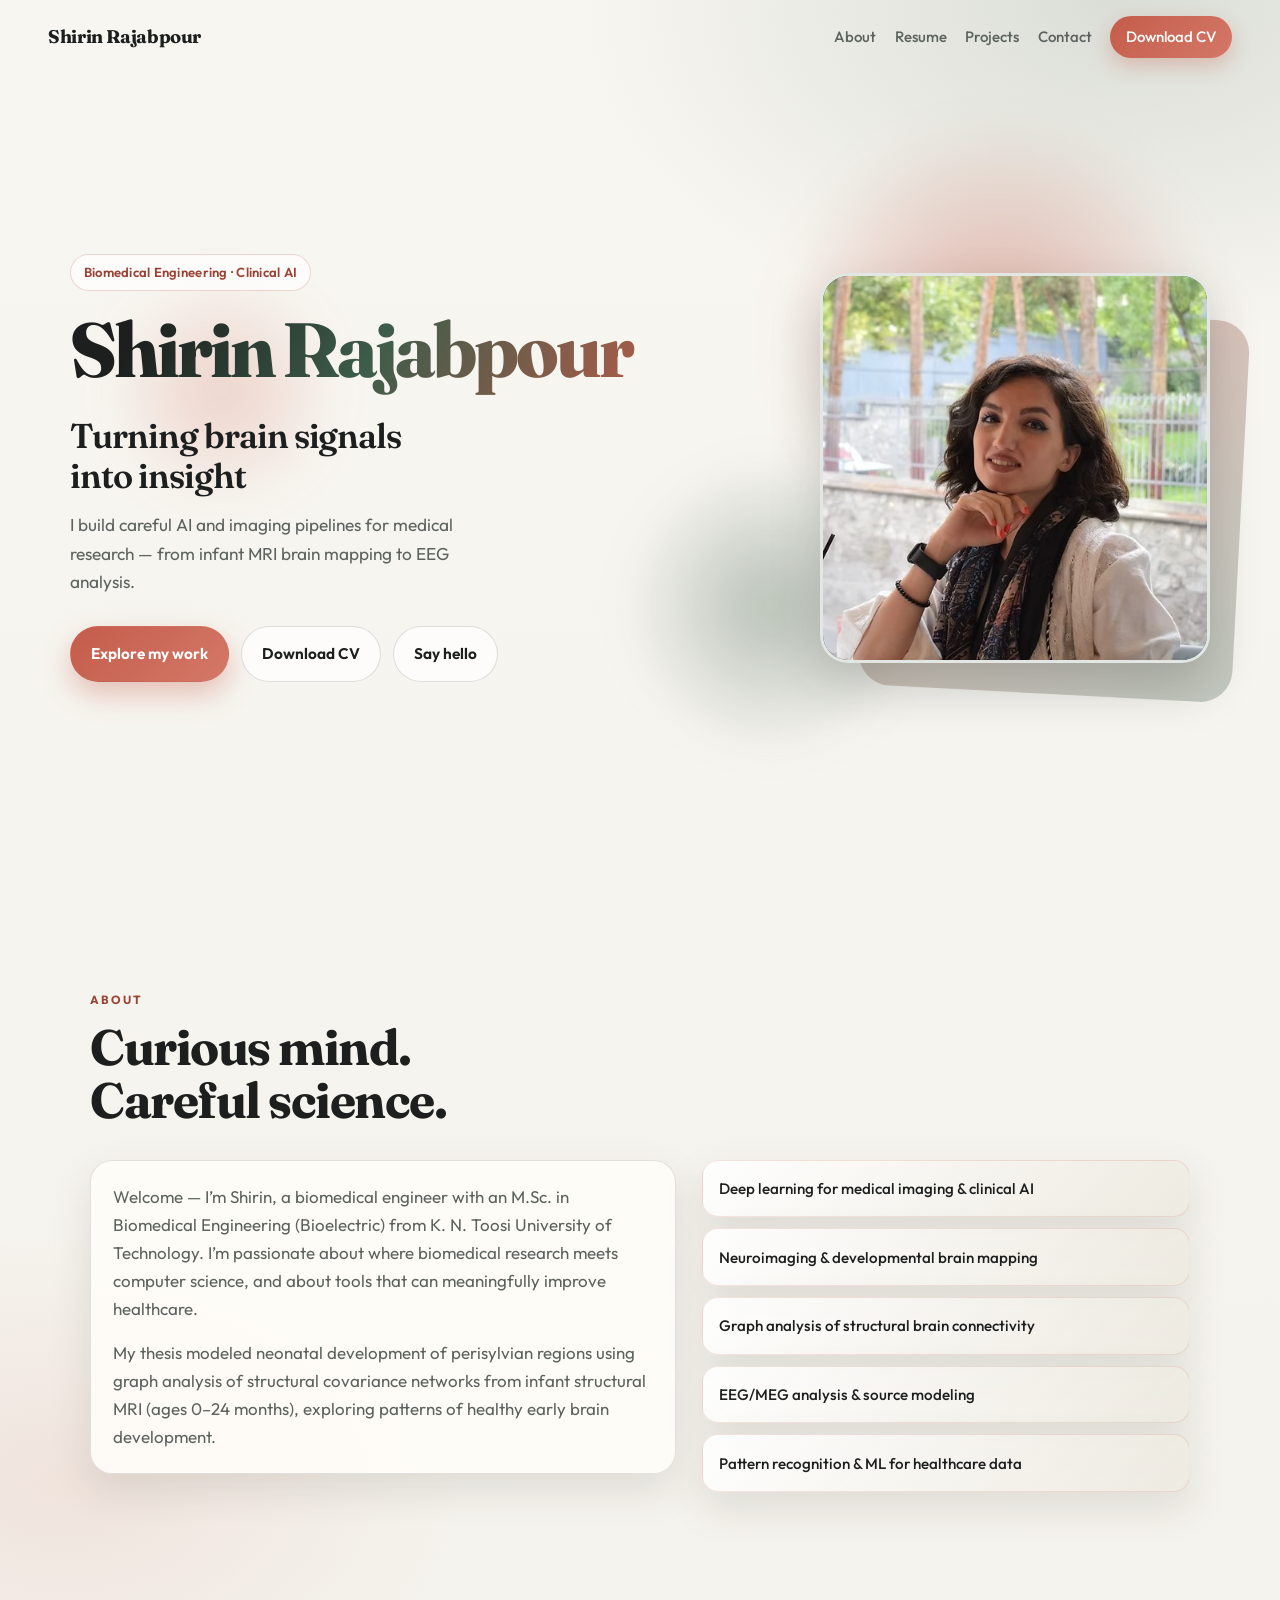
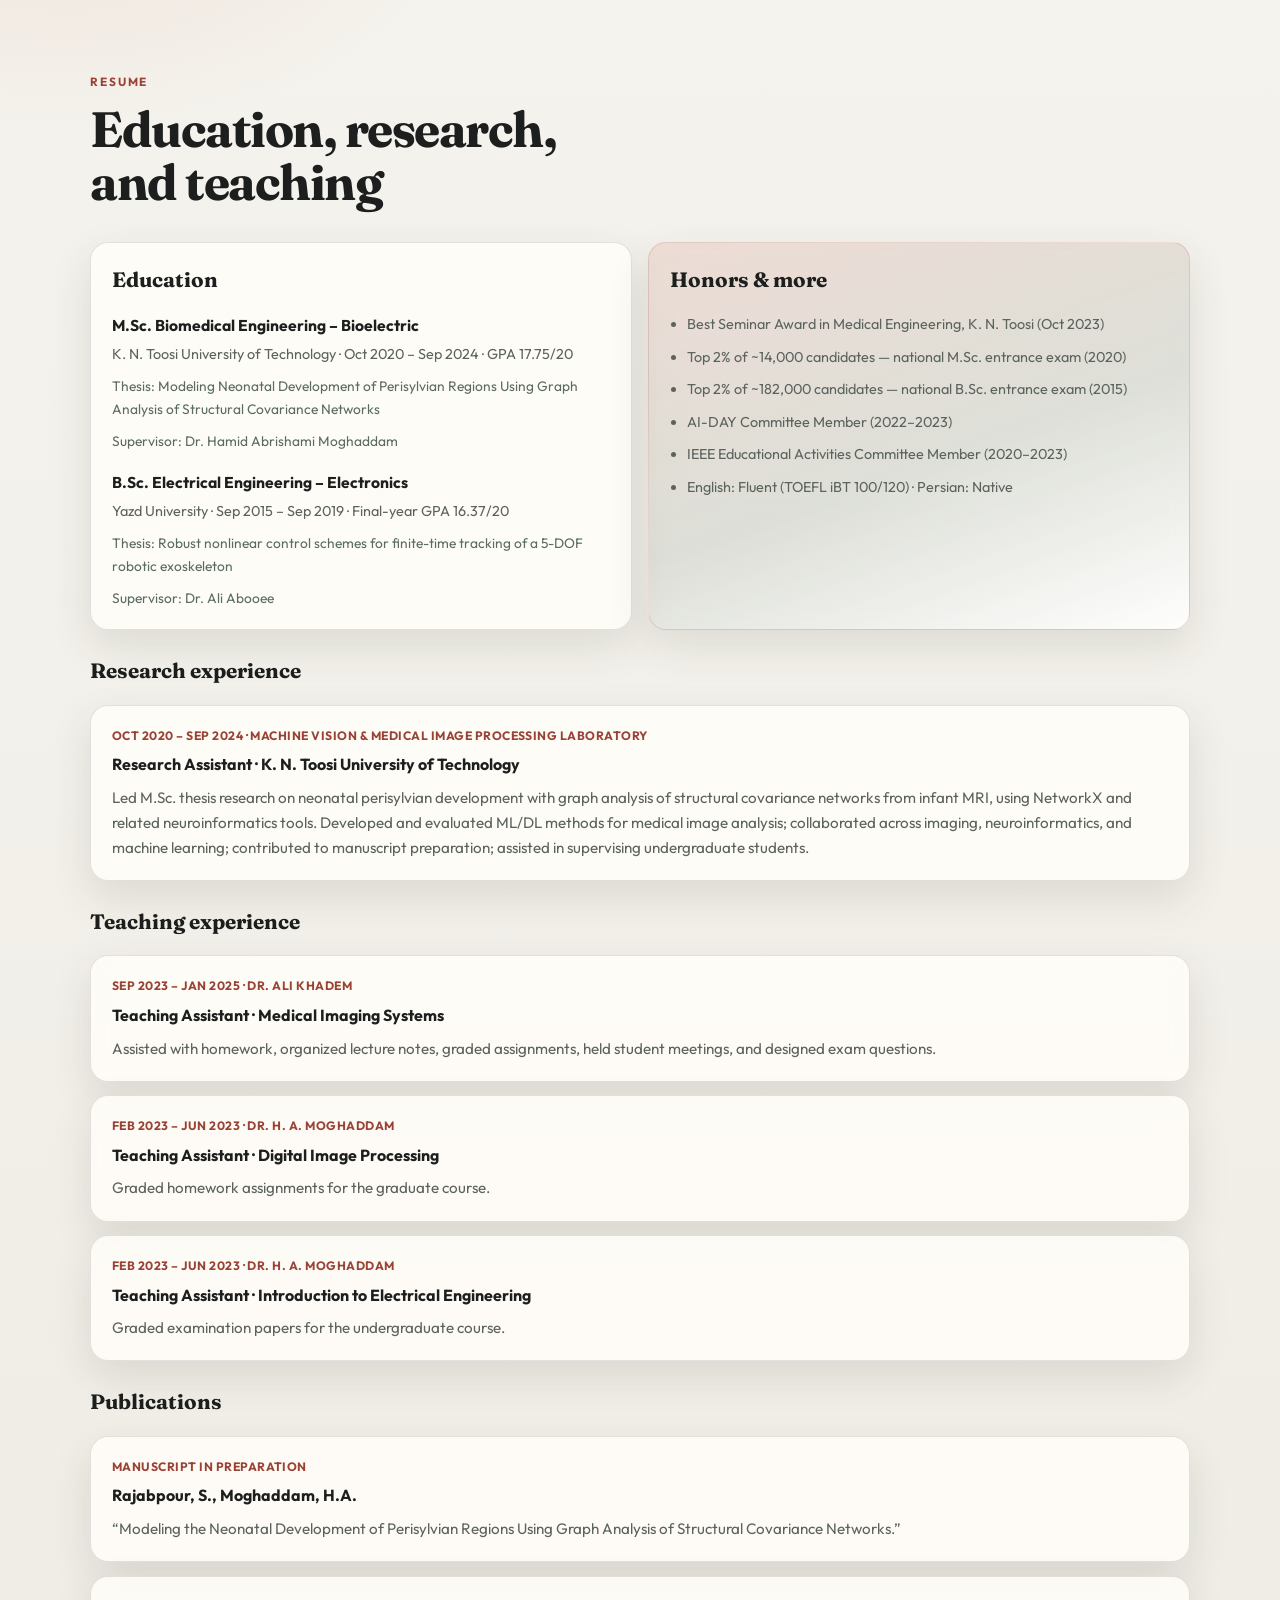
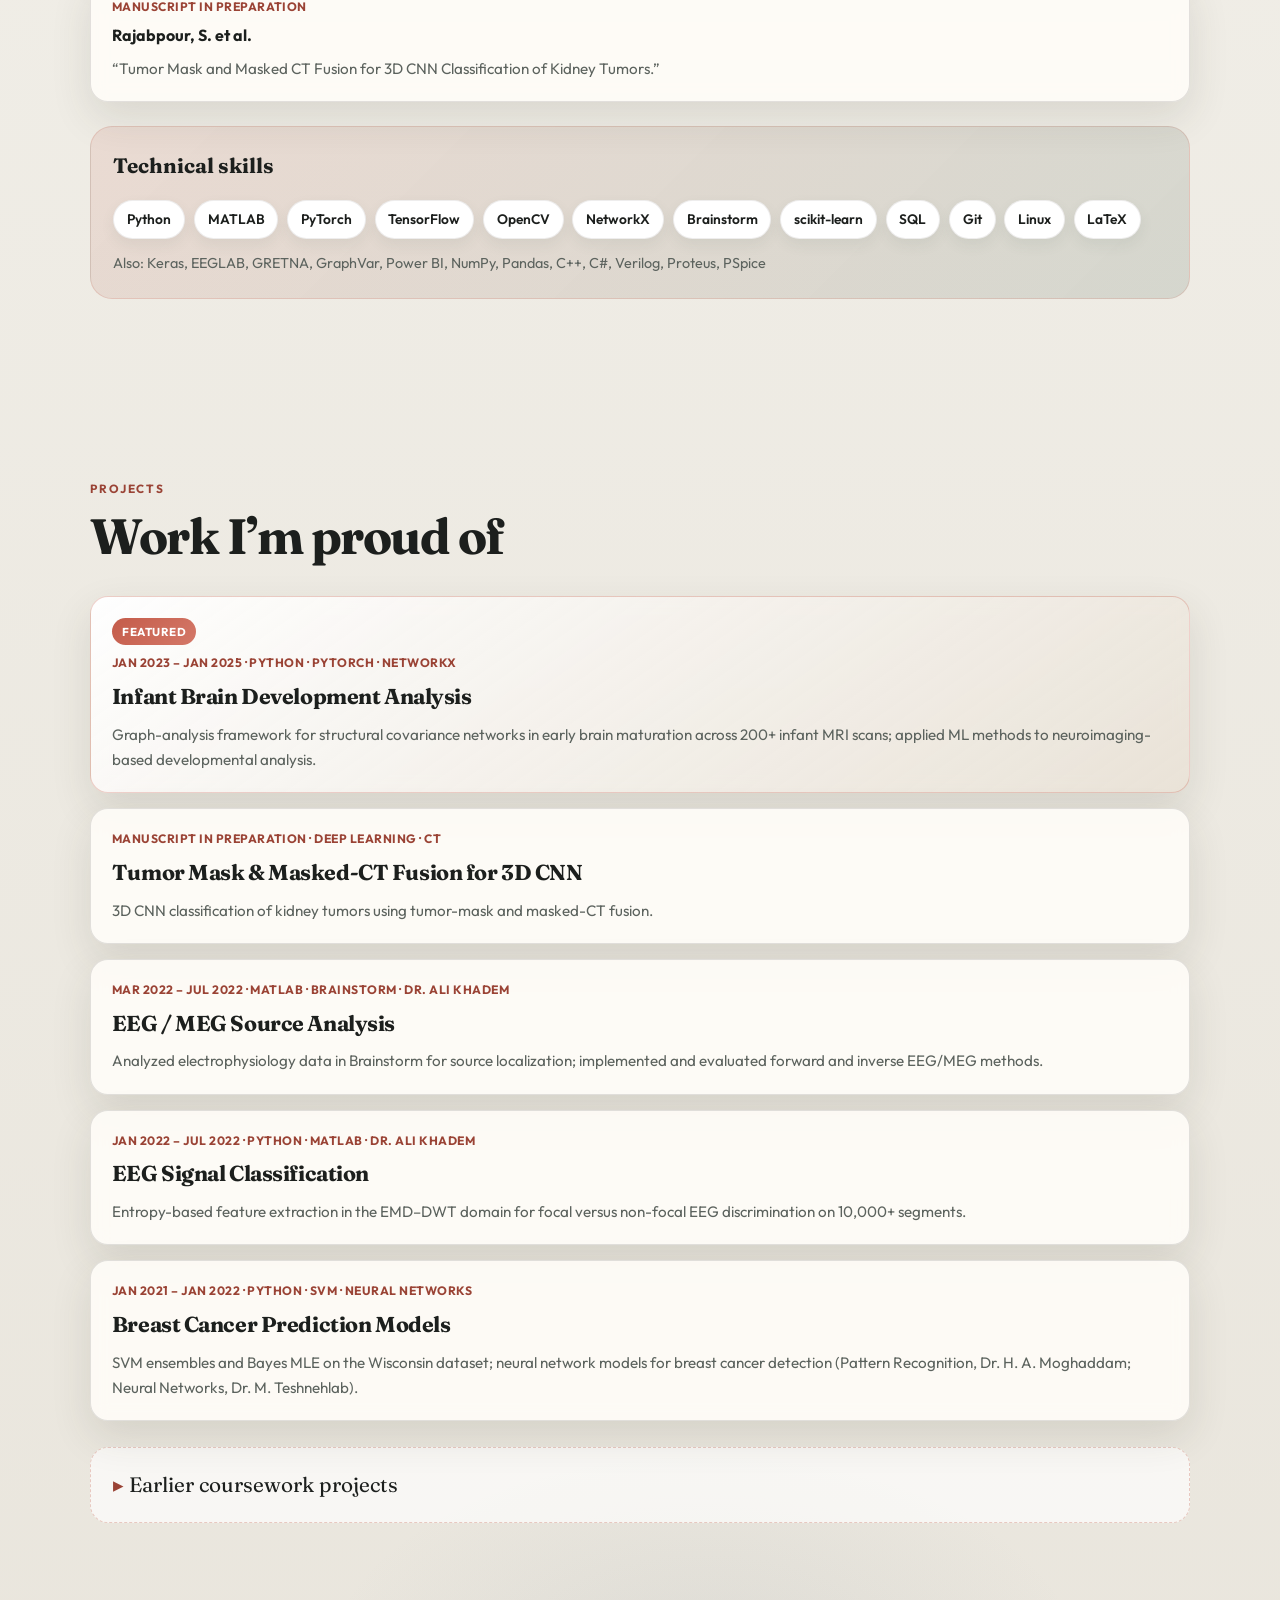
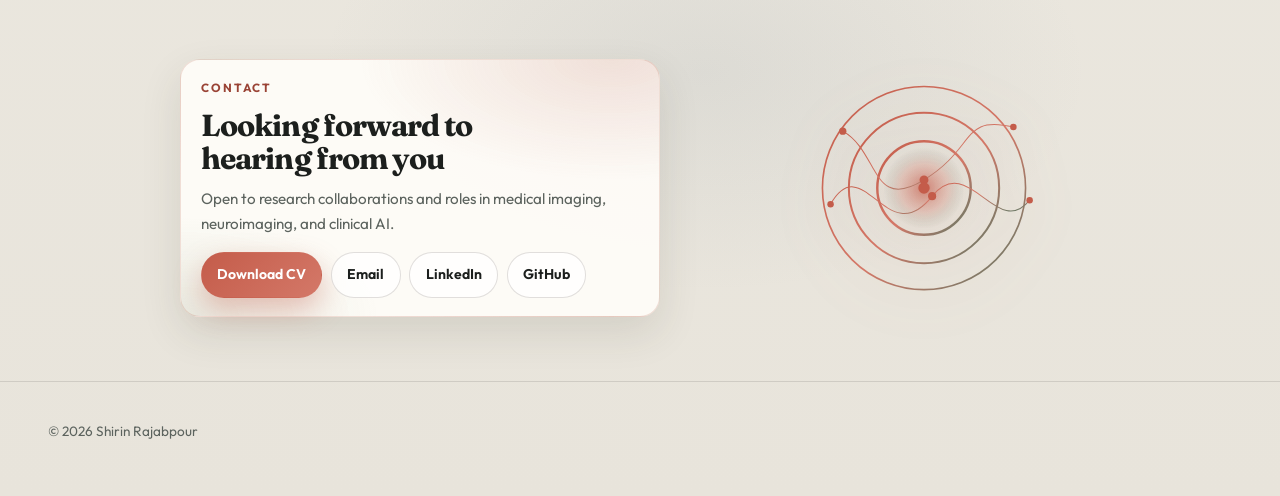
==== commit e2280a95: "Update website: photo, theme, compact contact, CV assets" ====
--- a/index.html
+++ b/index.html
@@ -3,8 +3,8 @@
 <head>
   <meta charset="UTF-8" />
   <meta name="viewport" content="width=device-width, initial-scale=1" />
-  <meta name="description" content="Shirin Rajabpour — Biomedical engineer specializing in clinical AI, neuroimaging, and biosignal analysis. Open to PhD and research roles." />
-  <title>Shirin Rajabpour | Biomedical Engineering & Clinical AI</title>
+  <meta name="description" content="Shirin Rajabpour — Biomedical engineer focused on clinical AI, neuroimaging, and biosignal analysis." />
+  <title>Shirin Rajabpour</title>
   <link rel="preconnect" href="https://fonts.googleapis.com" />
   <link rel="preconnect" href="https://fonts.gstatic.com" crossorigin />
   <link href="https://fonts.googleapis.com/css2?family=Outfit:wght@400;500;600;700&family=Fraunces:opsz,wght@9..144,600;9..144,700;9..144,800&display=swap" rel="stylesheet" />
@@ -17,11 +17,10 @@
     <a class="logo" href="#top">Shirin Rajabpour</a>
     <nav class="nav" aria-label="Primary">
       <a href="#about">About</a>
-      <a href="#research">Research</a>
-      <a href="#experience">Experience</a>
+      <a href="#resume">Resume</a>
       <a href="#projects">Projects</a>
       <a href="#contact">Contact</a>
-      <a class="nav-cta" href="assets/Shirin-Rajabpour-CV.pdf" download>Download CV</a>
+      <a class="nav-cta" href="assets/Shirin-Rajabpour-CV.pdf" target="_blank" rel="noopener noreferrer">Download CV</a>
     </nav>
     <button class="nav-toggle" type="button" aria-label="Open menu" aria-expanded="false" data-nav-toggle>
       <span></span><span></span>
@@ -30,28 +29,34 @@
 
   <main id="main">
     <section class="hero" id="top">
+      <div class="hero-media" aria-hidden="true">
+        <div class="hero-glow glow-1"></div>
+        <div class="hero-glow glow-2"></div>
+        <div class="hero-glow glow-3"></div>
+      </div>
+
       <div class="hero-layout">
         <div class="hero-copy">
-          <p class="hero-kicker reveal">Open to PhD &amp; research roles · Clinical AI · Neuroimaging</p>
-          <p class="hero-brand reveal delay-1">Shirin Rajabpour</p>
-          <h1 class="reveal delay-2">Biomedical engineer building ML for medical imaging and brain development</h1>
-          <p class="hero-lead reveal delay-3">
-            M.Sc. in Biomedical Engineering (Bioelectric). Experienced in infant MRI graph analysis,
-            EEG/MEG methods, and deep learning for clinical imaging.
+          <p class="hero-kicker">Biomedical Engineering · Clinical AI</p>
+          <p class="hero-brand">Shirin Rajabpour</p>
+          <h1>Turning brain signals into insight</h1>
+          <p class="hero-lead">
+            I build careful AI and imaging pipelines for medical research — from infant MRI brain mapping to EEG analysis.
           </p>
-          <div class="hero-actions reveal delay-3">
-            <a class="btn btn-primary" href="assets/Shirin-Rajabpour-CV.pdf" download>Download CV</a>
-            <a class="btn btn-ghost" href="#research">Research interests</a>
-            <a class="btn btn-ghost" href="#contact">Contact</a>
-          </div>
-        </div>
-
-        <div class="hero-portrait reveal delay-2">
+          <div class="hero-actions">
+            <a class="btn btn-primary" href="#projects">Explore my work</a>
+            <a class="btn btn-ghost" href="assets/Shirin-Rajabpour-CV.pdf" target="_blank" rel="noopener noreferrer">Download CV</a>
+            <a class="btn btn-ghost" href="#contact">Say hello</a>
+          </div>
+        </div>
+
+        <div class="hero-portrait">
           <img
             src="assets/shirin.jpg"
             alt="Portrait of Shirin Rajabpour"
-            width="520"
-            height="650"
+            width="800"
+            height="800"
+            loading="eager"
           />
         </div>
       </div>
@@ -60,62 +65,34 @@
     <section class="section about" id="about">
       <div class="section-inner">
         <p class="eyebrow reveal">About</p>
-        <h2 class="reveal">Research profile</h2>
+        <h2 class="reveal">Curious mind. Careful science.</h2>
         <div class="about-grid">
           <div class="about-text reveal">
             <p>
-              I am a biomedical engineer with an M.Sc. in Biomedical Engineering – Bioelectric from
-              K. N. Toosi University of Technology (GPA 17.75/20). My work sits at the intersection of
-              medical imaging, machine learning, and neuroinformatics.
+              Welcome — I’m Shirin, a biomedical engineer with an M.Sc. in Biomedical Engineering (Bioelectric)
+              from K. N. Toosi University of Technology. I’m passionate about where biomedical research meets
+              computer science, and about tools that can meaningfully improve healthcare.
             </p>
             <p>
-              In my thesis, I modeled neonatal development of perisylvian regions using graph analysis
-              of structural covariance networks from infant structural MRI (ages 0–24 months). I am seeking
-              PhD and research opportunities in clinical AI, developmental neuroimaging, and biosignal analysis.
+              My thesis modeled neonatal development of perisylvian regions using graph analysis of structural
+              covariance networks from infant structural MRI (ages 0–24 months), exploring patterns of healthy
+              early brain development.
             </p>
           </div>
-          <aside class="fit-box reveal">
-            <h3>Currently seeking</h3>
-            <ul>
-              <li>PhD positions in neuroimaging / clinical AI / biomedical ML</li>
-              <li>Research assistant or research engineer roles in medical imaging</li>
-              <li>Collaborations on MRI, EEG/MEG, and healthcare ML pipelines</li>
-            </ul>
-          </aside>
-        </div>
-      </div>
-    </section>
-
-    <section class="section research" id="research">
+          <ul class="interest-list reveal">
+            <li>Deep learning for medical imaging &amp; clinical AI</li>
+            <li>Neuroimaging &amp; developmental brain mapping</li>
+            <li>Graph analysis of structural brain connectivity</li>
+            <li>EEG/MEG analysis &amp; source modeling</li>
+            <li>Pattern recognition &amp; ML for healthcare data</li>
+          </ul>
+        </div>
+      </div>
+    </section>
+
+    <section class="section path" id="resume">
       <div class="section-inner">
-        <p class="eyebrow reveal">Research</p>
-        <h2 class="reveal">Interests &amp; selected outcomes</h2>
-        <ul class="interest-list reveal">
-          <li>Deep learning for medical imaging and clinical AI</li>
-          <li>Neuroimaging and developmental brain mapping</li>
-          <li>Graph analysis of structural brain connectivity</li>
-          <li>EEG/MEG analysis and source modeling</li>
-          <li>Pattern recognition and ML for healthcare data</li>
-        </ul>
-
-        <div class="pub-grid">
-          <article class="pub-card reveal">
-            <span class="work-meta">Manuscript in preparation</span>
-            <h3>Neonatal perisylvian SCN development</h3>
-            <p>Rajabpour, S., Moghaddam, H.A. — graph analysis of structural covariance networks from infant MRI.</p>
-          </article>
-          <article class="pub-card reveal">
-            <span class="work-meta">Manuscript in preparation</span>
-            <h3>Kidney tumor 3D CNN classification</h3>
-            <p>Rajabpour, S. et al. — tumor mask and masked-CT fusion for 3D CNN classification of kidney tumors.</p>
-          </article>
-        </div>
-      </div>
-    </section>
-
-    <section class="section path" id="experience">
-      <div class="section-inner">
-        <p class="eyebrow reveal">Experience</p>
+        <p class="eyebrow reveal">Resume</p>
         <h2 class="reveal">Education, research, and teaching</h2>
 
         <div class="path-grid">
@@ -135,8 +112,8 @@
             </div>
           </div>
 
-          <div class="path-card accent-card reveal">
-            <h3>Honors &amp; credentials</h3>
+          <div class="path-card reveal accent-card">
+            <h3>Honors &amp; more</h3>
             <ul>
               <li>Best Seminar Award in Medical Engineering, K. N. Toosi (Oct 2023)</li>
               <li>Top 2% of ~14,000 candidates — national M.Sc. entrance exam (2020)</li>
@@ -150,16 +127,18 @@
 
         <div class="resume-block reveal">
           <h3>Research experience</h3>
-          <article class="resume-item">
-            <span class="work-meta">Oct 2020 – Sep 2024 · Machine Vision &amp; Medical Image Processing Laboratory</span>
-            <strong>Research Assistant · K. N. Toosi University of Technology</strong>
-            <ul class="bullet-list">
-              <li>Conducted thesis research on neonatal perisylvian development using graph analysis of structural covariance networks from infant structural MRI (0–24 months), with NetworkX and neuroinformatics tools</li>
-              <li>Developed and evaluated machine learning and deep learning approaches for medical image analysis</li>
-              <li>Collaborated across medical imaging, neuroinformatics, and ML; contributed to manuscript preparation</li>
-              <li>Assisted in supervising undergraduate students in the laboratory</li>
-            </ul>
-          </article>
+          <div class="resume-list">
+            <article class="resume-item">
+              <span class="work-meta">Oct 2020 – Sep 2024 · Machine Vision &amp; Medical Image Processing Laboratory</span>
+              <strong>Research Assistant · K. N. Toosi University of Technology</strong>
+              <p>
+                Led M.Sc. thesis research on neonatal perisylvian development with graph analysis of structural
+                covariance networks from infant MRI, using NetworkX and related neuroinformatics tools. Developed
+                and evaluated ML/DL methods for medical image analysis; collaborated across imaging, neuroinformatics,
+                and machine learning; contributed to manuscript preparation; assisted in supervising undergraduate students.
+              </p>
+            </article>
+          </div>
         </div>
 
         <div class="resume-block reveal">
@@ -168,17 +147,33 @@
             <article class="resume-item">
               <span class="work-meta">Sep 2023 – Jan 2025 · Dr. Ali Khadem</span>
               <strong>Teaching Assistant · Medical Imaging Systems</strong>
-              <p>Homework support, lecture notes, grading, student meetings, and exam question design.</p>
+              <p>Assisted with homework, organized lecture notes, graded assignments, held student meetings, and designed exam questions.</p>
             </article>
             <article class="resume-item">
               <span class="work-meta">Feb 2023 – Jun 2023 · Dr. H. A. Moghaddam</span>
               <strong>Teaching Assistant · Digital Image Processing</strong>
-              <p>Graded homework for the graduate course.</p>
+              <p>Graded homework assignments for the graduate course.</p>
             </article>
             <article class="resume-item">
               <span class="work-meta">Feb 2023 – Jun 2023 · Dr. H. A. Moghaddam</span>
               <strong>Teaching Assistant · Introduction to Electrical Engineering</strong>
               <p>Graded examination papers for the undergraduate course.</p>
+            </article>
+          </div>
+        </div>
+
+        <div class="resume-block reveal">
+          <h3>Publications</h3>
+          <div class="resume-list">
+            <article class="resume-item">
+              <span class="work-meta">Manuscript in preparation</span>
+              <strong>Rajabpour, S., Moghaddam, H.A.</strong>
+              <p>“Modeling the Neonatal Development of Perisylvian Regions Using Graph Analysis of Structural Covariance Networks.”</p>
+            </article>
+            <article class="resume-item">
+              <span class="work-meta">Manuscript in preparation</span>
+              <strong>Rajabpour, S. et al.</strong>
+              <p>“Tumor Mask and Masked CT Fusion for 3D CNN Classification of Kidney Tumors.”</p>
             </article>
           </div>
         </div>
@@ -187,11 +182,10 @@
           <h3>Technical skills</h3>
           <div class="skill-chips">
             <span>Python</span><span>MATLAB</span><span>PyTorch</span><span>TensorFlow</span>
-            <span>Keras</span><span>scikit-learn</span><span>OpenCV</span><span>NetworkX</span>
-            <span>Brainstorm</span><span>EEGLAB</span><span>SQL</span><span>Git</span>
-            <span>Linux</span><span>LaTeX</span>
-          </div>
-          <p class="skills-extra">Also: GRETNA, GraphVar, Power BI, NumPy, Pandas, Matplotlib, Seaborn, C++, C#, Verilog, Proteus, PSpice</p>
+            <span>OpenCV</span><span>NetworkX</span><span>Brainstorm</span><span>scikit-learn</span>
+            <span>SQL</span><span>Git</span><span>Linux</span><span>LaTeX</span>
+          </div>
+          <p class="skills-extra">Also: Keras, EEGLAB, GRETNA, GraphVar, Power BI, NumPy, Pandas, C++, C#, Verilog, Proteus, PSpice</p>
         </div>
       </div>
     </section>
@@ -199,48 +193,34 @@
     <section class="section work" id="projects">
       <div class="section-inner">
         <p class="eyebrow reveal">Projects</p>
-        <h2 class="reveal">Selected research projects</h2>
+        <h2 class="reveal">Work I’m proud of</h2>
 
         <div class="work-list">
-          <article class="work-item featured reveal">
-            <span class="work-tag">Thesis / featured</span>
-            <span class="work-meta">Jan 2023 – Jan 2025 · Python · PyTorch · NetworkX · Medical Imaging</span>
+          <article class="work-item reveal">
+            <span class="work-tag">Featured</span>
+            <span class="work-meta">Jan 2023 – Jan 2025 · Python · PyTorch · NetworkX</span>
             <h3>Infant Brain Development Analysis</h3>
-            <p><strong>Problem:</strong> Characterize healthy early development of perisylvian regions from infant structural MRI.</p>
-            <p><strong>Method:</strong> Built a graph-analysis framework for structural covariance networks across 200+ infant MRI scans (ages 0–24 months) and applied ML methods for developmental analysis.</p>
-            <p><strong>Role:</strong> End-to-end research design, implementation, evaluation, and manuscript preparation.</p>
-          </article>
-
+            <p>Graph-analysis framework for structural covariance networks in early brain maturation across 200+ infant MRI scans; applied ML methods to neuroimaging-based developmental analysis.</p>
+          </article>
           <article class="work-item reveal">
             <span class="work-meta">Manuscript in preparation · Deep Learning · CT</span>
             <h3>Tumor Mask &amp; Masked-CT Fusion for 3D CNN</h3>
-            <p><strong>Problem:</strong> Improve kidney tumor classification from CT volumes.</p>
-            <p><strong>Method:</strong> 3D CNN pipeline using tumor-mask and masked-CT fusion.</p>
-            <p><strong>Role:</strong> Model design and experimental evaluation (collaborative manuscript).</p>
-          </article>
-
-          <article class="work-item reveal">
-            <span class="work-meta">Mar–Jul 2022 · MATLAB · Brainstorm · Dr. Ali Khadem</span>
+            <p>3D CNN classification of kidney tumors using tumor-mask and masked-CT fusion.</p>
+          </article>
+          <article class="work-item reveal">
+            <span class="work-meta">Mar 2022 – Jul 2022 · MATLAB · Brainstorm · Dr. Ali Khadem</span>
             <h3>EEG / MEG Source Analysis</h3>
-            <p><strong>Problem:</strong> Localize neural sources from electrophysiology recordings.</p>
-            <p><strong>Method:</strong> Implemented and evaluated forward and inverse EEG/MEG methods in Brainstorm.</p>
-            <p><strong>Role:</strong> Analysis pipeline and method comparison for coursework research.</p>
-          </article>
-
-          <article class="work-item reveal">
-            <span class="work-meta">Jan–Jul 2022 · Python · MATLAB · Dr. Ali Khadem</span>
+            <p>Analyzed electrophysiology data in Brainstorm for source localization; implemented and evaluated forward and inverse EEG/MEG methods.</p>
+          </article>
+          <article class="work-item reveal">
+            <span class="work-meta">Jan 2022 – Jul 2022 · Python · MATLAB · Dr. Ali Khadem</span>
             <h3>EEG Signal Classification</h3>
-            <p><strong>Problem:</strong> Discriminate focal vs non-focal EEG activity.</p>
-            <p><strong>Method:</strong> Entropy-based features in the EMD–DWT domain on 10,000+ EEG segments.</p>
-            <p><strong>Role:</strong> Feature extraction, classification, and evaluation.</p>
-          </article>
-
+            <p>Entropy-based feature extraction in the EMD–DWT domain for focal versus non-focal EEG discrimination on 10,000+ segments.</p>
+          </article>
           <article class="work-item reveal">
             <span class="work-meta">Jan 2021 – Jan 2022 · Python · SVM · Neural Networks</span>
             <h3>Breast Cancer Prediction Models</h3>
-            <p><strong>Problem:</strong> Predict breast cancer labels from tabular clinical features.</p>
-            <p><strong>Method:</strong> SVM ensembles, Bayes MLE, and neural network models on the Wisconsin dataset.</p>
-            <p><strong>Role:</strong> Model development and comparison across two graduate courses.</p>
+            <p>SVM ensembles and Bayes MLE on the Wisconsin dataset; neural network models for breast cancer detection (Pattern Recognition, Dr. H. A. Moghaddam; Neural Networks, Dr. M. Teshnehlab).</p>
           </article>
         </div>
 
@@ -249,42 +229,69 @@
           <ul>
             <li>Temperature prediction using RBF networks — Neural Networks, Dr. Mohammad Teshnehlab (Fall 2021)</li>
             <li>Lighting exposure improvement — Digital Image Processing, Dr. H. A. Moghaddam (Summer 2021)</li>
-            <li>Non-coherent receiver design &amp; simulation — Telecommunication Circuits, Yazd University (Summer 2019)</li>
-            <li>FPGA vending machine · C# dentistry insurance app · game projects — Yazd University (2017–2018)</li>
+            <li>Design &amp; simulation of a non-coherent receiver — Telecommunication Circuits, Yazd University (Summer 2019)</li>
+            <li>Vending machine (FPGA) — Yazd University (Summer 2018)</li>
+            <li>C# dentistry insurance application · Snake &amp; Color Ballz games — Yazd University (Winter 2017)</li>
           </ul>
         </details>
       </div>
     </section>
 
     <section class="section contact" id="contact">
-      <div class="section-inner contact-panel reveal">
-        <p class="eyebrow">Contact</p>
-        <h2>Let’s discuss opportunities</h2>
-        <p class="contact-lead">
-          I welcome conversations about PhD openings, research collaborations, and roles in medical imaging / neuroimaging ML.
-        </p>
-        <div class="contact-details">
-          <a class="contact-row" href="mailto:rajabpourshirin@gmail.com">
-            <span class="contact-label">Email</span>
-            <span>rajabpourshirin@gmail.com</span>
-          </a>
-          <a class="contact-row" href="tel:+989051061353">
-            <span class="contact-label">Phone</span>
-            <span>+98 (905) 106-1353</span>
-          </a>
-        </div>
-        <div class="contact-actions">
-          <a class="btn btn-primary" href="assets/Shirin-Rajabpour-CV.pdf" download>Download CV</a>
-          <a class="btn btn-ghost" href="mailto:rajabpourshirin@gmail.com">Email</a>
-          <a class="btn btn-ghost" href="https://www.linkedin.com/in/shirinrajabpour/" target="_blank" rel="noopener noreferrer">LinkedIn</a>
-          <a class="btn btn-ghost" href="https://github.com/srajp-del" target="_blank" rel="noopener noreferrer">GitHub</a>
+      <div class="section-inner contact-layout">
+        <div class="contact-panel reveal">
+          <p class="eyebrow">Contact</p>
+          <h2>Looking forward to hearing from you</h2>
+          <p class="contact-lead">
+            Open to research collaborations and roles in medical imaging, neuroimaging, and clinical AI.
+          </p>
+          <div class="contact-actions">
+            <a class="btn btn-primary" href="assets/Shirin-Rajabpour-CV.pdf" target="_blank" rel="noopener noreferrer">Download CV</a>
+            <a class="btn btn-ghost" href="mailto:rajabpourshirin@gmail.com">Email</a>
+            <a class="btn btn-ghost" href="https://www.linkedin.com/in/shirinrajabpour/" target="_blank" rel="noopener noreferrer">LinkedIn</a>
+            <a class="btn btn-ghost" href="https://github.com/srajp-del" target="_blank" rel="noopener noreferrer">GitHub</a>
+          </div>
+        </div>
+
+        <div class="contact-solar-stage" aria-hidden="true">
+          <svg class="contact-solar" viewBox="0 0 640 640">
+            <defs>
+              <linearGradient id="contactStroke" x1="0%" y1="0%" x2="100%" y2="100%">
+                <stop offset="0%" stop-color="#c45c4a"/>
+                <stop offset="55%" stop-color="#d47868"/>
+                <stop offset="100%" stop-color="#5a7a66"/>
+              </linearGradient>
+              <radialGradient id="contactCore" cx="50%" cy="50%" r="50%">
+                <stop offset="0%" stop-color="#c45c4a" stop-opacity="0.7"/>
+                <stop offset="60%" stop-color="#d47868" stop-opacity="0.25"/>
+                <stop offset="100%" stop-color="#5a7a66" stop-opacity="0"/>
+              </radialGradient>
+            </defs>
+            <circle cx="320" cy="320" r="100" fill="url(#contactCore)"/>
+            <circle cx="320" cy="320" r="250" fill="none" stroke="url(#contactStroke)" stroke-width="4"/>
+            <circle cx="320" cy="320" r="185" fill="none" stroke="url(#contactStroke)" stroke-width="5"/>
+            <circle cx="320" cy="320" r="115" fill="none" stroke="url(#contactStroke)" stroke-width="6"/>
+            <g stroke="url(#contactStroke)" stroke-width="2.5" fill="none">
+              <path d="M90 360 C170 220, 230 480, 340 340 C430 230, 500 450, 580 350"/>
+              <path d="M120 180 C210 230, 190 380, 320 300 C450 220, 410 140, 540 170"/>
+            </g>
+            <g fill="#c45c4a">
+              <circle cx="120" cy="180" r="9"/>
+              <circle cx="320" cy="300" r="11"/>
+              <circle cx="540" cy="170" r="8"/>
+              <circle cx="340" cy="340" r="10"/>
+              <circle cx="580" cy="350" r="8"/>
+              <circle cx="90" cy="360" r="8"/>
+              <circle cx="320" cy="320" r="14"/>
+            </g>
+          </svg>
         </div>
       </div>
     </section>
   </main>
 
   <footer class="site-footer">
-    <p>© <span data-year></span> Shirin Rajabpour · Biomedical Engineering &amp; Clinical AI</p>
+    <p>© <span data-year></span> Shirin Rajabpour</p>
   </footer>
 
   <script src="script.js"></script>
--- a/styles.css
+++ b/styles.css
@@ -1,15 +1,16 @@
 :root {
-  --bg: #fff6f1;
-  --ink: #241816;
-  --muted: #6a5149;
-  --line: rgba(36, 24, 22, 0.12);
-  --coral: #e85a3c;
-  --coral-deep: #c9452d;
-  --rose: #e94f73;
-  --mint: #2fa894;
-  --forest: #1f4d45;
-  --card: rgba(255, 255, 255, 0.82);
-  --shadow: 0 18px 42px rgba(150, 70, 45, 0.12);
+  --bg: #f3f1eb;
+  --ink: #1c1f1d;
+  --muted: #5c635e;
+  --line: rgba(28, 31, 29, 0.12);
+  --coral: #c45c4a;
+  --coral-deep: #9a4335;
+  --rose: #d47868;
+  --mint: #3d5c4a;
+  --sage: #5a7a66;
+  --slate: #6a7b88;
+  --card: rgba(255, 253, 249, 0.88);
+  --shadow: 0 16px 40px rgba(60, 55, 45, 0.12);
   --radius: 22px;
   --font-display: "Fraunces", Georgia, serif;
   --font-body: "Outfit", system-ui, sans-serif;
@@ -31,9 +32,10 @@
   font-family: var(--font-body);
   color: var(--ink);
   background:
-    radial-gradient(900px 520px at 90% -5%, rgba(232, 90, 60, 0.2), transparent 55%),
-    radial-gradient(700px 420px at 5% 20%, rgba(47, 168, 148, 0.14), transparent 50%),
-    linear-gradient(180deg, #fffaf7 0%, var(--bg) 45%, #ffe8dc 100%);
+    radial-gradient(1000px 620px at 88% 0%, rgba(61, 92, 74, 0.16), transparent 55%),
+    radial-gradient(800px 500px at 5% 28%, rgba(196, 92, 74, 0.10), transparent 50%),
+    radial-gradient(700px 400px at 55% 92%, rgba(106, 123, 136, 0.10), transparent 55%),
+    linear-gradient(180deg, #f8f6f1 0%, var(--bg) 42%, #e8e4db 100%);
   line-height: 1.65;
   min-height: 100vh;
 }
@@ -71,37 +73,37 @@
   display: flex;
   align-items: center;
   justify-content: space-between;
-  gap: 1rem;
-  padding: 0.9rem clamp(1.2rem, 4vw, 3rem);
+  padding: 1rem clamp(1.2rem, 4vw, 3rem);
   transition: background 0.35s var(--ease), border-color 0.35s var(--ease), box-shadow 0.35s var(--ease);
   border-bottom: 1px solid transparent;
 }
 
 .site-header.is-scrolled {
-  background: rgba(255, 250, 247, 0.9);
+  background: rgba(255, 255, 255, 0.88);
   backdrop-filter: blur(14px);
   border-bottom-color: var(--line);
-  box-shadow: 0 10px 28px rgba(150, 70, 45, 0.08);
+  box-shadow: 0 10px 30px rgba(61, 92, 74, 0.08);
 }
 
 .logo {
   font-family: var(--font-display);
   font-weight: 700;
-  font-size: 1.1rem;
+  font-size: 1.15rem;
   letter-spacing: -0.02em;
-  white-space: nowrap;
+  line-height: 1.3;
+  padding-bottom: 0.08em;
 }
 
 .nav {
   display: flex;
+  gap: 1.15rem;
+  align-items: center;
   flex-wrap: wrap;
-  gap: 0.9rem 1.15rem;
-  align-items: center;
   justify-content: flex-end;
 }
 
 .nav a {
-  font-size: 0.92rem;
+  font-size: 0.94rem;
   color: var(--muted);
   font-weight: 500;
   transition: color 0.25s ease;
@@ -115,10 +117,10 @@
 .nav-cta {
   color: #fff !important;
   background: linear-gradient(135deg, var(--coral), var(--rose));
-  padding: 0.5rem 0.95rem;
+  padding: 0.55rem 1rem;
   border-radius: 999px;
   font-weight: 600;
-  box-shadow: 0 8px 20px rgba(232, 90, 60, 0.28);
+  box-shadow: 0 8px 20px rgba(196, 92, 74, 0.3);
 }
 
 .nav-toggle {
@@ -149,10 +151,52 @@
   display: grid;
   align-items: center;
   overflow: hidden;
-  padding: clamp(6rem, 12vh, 8rem) clamp(1.2rem, 4vw, 3rem) clamp(3rem, 7vh, 4.5rem);
+  padding: clamp(6rem, 12vh, 8rem) clamp(1.2rem, 4vw, 3rem) clamp(3rem, 8vh, 5rem);
+}
+
+.hero-media {
+  position: absolute;
+  inset: 0;
+  z-index: 0;
+  pointer-events: none;
+}
+
+.hero-glow {
+  position: absolute;
+  border-radius: 50%;
+  filter: blur(20px);
+  animation: drift 9s ease-in-out infinite alternate;
+}
+
+.glow-1 {
+  width: min(50vw, 460px);
+  height: min(50vw, 460px);
+  right: 4%;
+  top: 12%;
+  background: radial-gradient(circle, rgba(196, 92, 74, 0.45), transparent 68%);
+}
+
+.glow-2 {
+  width: min(36vw, 300px);
+  height: min(36vw, 300px);
+  right: 28%;
+  bottom: 16%;
+  background: radial-gradient(circle, rgba(61, 92, 74, 0.35), transparent 70%);
+  animation-delay: -2.5s;
+}
+
+.glow-3 {
+  width: min(28vw, 240px);
+  height: min(28vw, 240px);
+  left: 8%;
+  top: 30%;
+  background: radial-gradient(circle, rgba(212, 120, 104, 0.28), transparent 70%);
+  animation-delay: -4s;
 }
 
 .hero-layout {
+  position: relative;
+  z-index: 1;
   max-width: 1140px;
   margin: 0 auto;
   width: 100%;
@@ -163,48 +207,8 @@
 }
 
 .hero-copy {
-  position: relative;
-  z-index: 1;
-}
-
-.hero-kicker {
-  display: inline-flex;
-  margin: 0 0 1rem;
-  padding: 0.4rem 0.85rem;
-  border-radius: 999px;
-  background: rgba(255, 255, 255, 0.75);
-  border: 1px solid rgba(232, 90, 60, 0.22);
-  color: var(--coral-deep);
-  font-size: 0.8rem;
-  font-weight: 600;
-}
-
-.hero-brand {
-  font-family: var(--font-display);
-  font-size: clamp(2.6rem, 7vw, 4.8rem);
-  font-weight: 800;
-  line-height: 0.95;
-  letter-spacing: -0.045em;
-  margin: 0 0 0.9rem;
-  color: var(--ink);
-}
-
-.hero h1 {
-  font-family: var(--font-display);
-  font-size: clamp(1.25rem, 2.5vw, 1.7rem);
-  font-weight: 600;
-  letter-spacing: -0.02em;
-  line-height: 1.25;
-  margin: 0 0 1rem;
-  color: var(--forest);
-  max-width: 22ch;
-}
-
-.hero-lead {
-  margin: 0 0 1.6rem;
-  max-width: 40ch;
-  color: var(--muted);
-  font-size: 1.05rem;
+  max-width: 40rem;
+  overflow: visible;
 }
 
 .hero-portrait {
@@ -218,7 +222,7 @@
   position: absolute;
   inset: 10% -8% -8% 12%;
   border-radius: 32px;
-  background: linear-gradient(145deg, rgba(232, 90, 60, 0.35), rgba(47, 168, 148, 0.28));
+  background: linear-gradient(145deg, rgba(196, 92, 74, 0.35), rgba(61, 92, 74, 0.28));
   z-index: 0;
   transform: rotate(3deg);
 }
@@ -228,52 +232,104 @@
   z-index: 1;
   width: 100%;
   height: auto;
-  aspect-ratio: 4 / 5;
+  aspect-ratio: 1 / 1;
   object-fit: cover;
   object-position: center top;
   border-radius: 28px;
   border: 3px solid rgba(255, 255, 255, 0.85);
-  box-shadow: 0 24px 50px rgba(70, 35, 25, 0.22);
+  box-shadow: 0 24px 50px rgba(26, 36, 32, 0.22);
+  background: #3d5c4a;
+}
+
+.hero-kicker {
+  display: inline-flex;
+  margin: 0 0 1rem;
+  padding: 0.4rem 0.8rem;
+  border-radius: 999px;
+  background: rgba(255, 255, 255, 0.7);
+  border: 1px solid rgba(196, 92, 74, 0.25);
+  color: var(--coral-deep);
+  font-size: 0.82rem;
+  font-weight: 600;
+  letter-spacing: 0.02em;
+}
+
+.hero-brand {
+  font-family: var(--font-display);
+  font-size: clamp(2.6rem, 7vw, 4.8rem);
+  font-weight: 800;
+  line-height: 1.12;
+  letter-spacing: -0.04em;
+  margin: 0 0 0.9rem;
+  padding-bottom: 0.12em;
+  overflow: visible;
+  background: linear-gradient(120deg, #1c1f1d 12%, #3d5c4a 48%, #c45c4a 100%);
+  -webkit-background-clip: text;
+  background-clip: text;
+  color: transparent;
+}
+
+.hero h1 {
+  font-family: var(--font-display);
+  font-size: clamp(1.45rem, 3vw, 2.15rem);
+  font-weight: 600;
+  letter-spacing: -0.03em;
+  line-height: 1.15;
+  margin: 0 0 1rem;
+  color: var(--ink);
+  max-width: 16ch;
+}
+
+.hero-lead {
+  margin: 0 0 1.8rem;
+  max-width: 36ch;
+  color: var(--muted);
+  font-size: 1.08rem;
 }
 
 .hero-actions,
 .contact-actions {
   display: flex;
   flex-wrap: wrap;
-  gap: 0.7rem;
+  gap: 0.75rem;
 }
 
 .btn {
   display: inline-flex;
   align-items: center;
   justify-content: center;
-  padding: 0.85rem 1.15rem;
+  padding: 0.9rem 1.25rem;
   border-radius: 999px;
   font-weight: 650;
-  font-size: 0.95rem;
+  font-size: 0.96rem;
   border: 1px solid transparent;
   transition: transform 0.25s var(--ease), box-shadow 0.25s ease, filter 0.25s ease;
 }
 
 .btn:hover,
 .btn:focus-visible {
-  transform: translateY(-2px);
+  transform: translateY(-3px);
 }
 
 .btn-primary {
   background: linear-gradient(135deg, var(--coral), var(--rose));
   color: #fff;
-  box-shadow: 0 12px 28px rgba(232, 90, 60, 0.32);
+  box-shadow: 0 12px 28px rgba(196, 92, 74, 0.35);
+}
+
+.btn-primary:hover,
+.btn-primary:focus-visible {
+  filter: brightness(1.05);
 }
 
 .btn-ghost {
-  border-color: rgba(36, 24, 22, 0.14);
+  border-color: rgba(43, 29, 26, 0.14);
   color: var(--ink);
-  background: rgba(255, 255, 255, 0.75);
+  background: rgba(255, 255, 255, 0.72);
 }
 
 .section {
-  padding: clamp(4rem, 9vh, 6.5rem) clamp(1.2rem, 4vw, 3rem);
+  padding: clamp(4.5rem, 10vh, 7rem) clamp(1.2rem, 4vw, 3rem);
 }
 
 .section-inner {
@@ -282,9 +338,9 @@
 }
 
 .eyebrow {
-  margin: 0 0 0.65rem;
+  margin: 0 0 0.7rem;
   text-transform: uppercase;
-  letter-spacing: 0.15em;
+  letter-spacing: 0.16em;
   font-size: 0.74rem;
   color: var(--coral-deep);
   font-weight: 700;
@@ -292,27 +348,80 @@
 
 .section h2 {
   font-family: var(--font-display);
-  font-size: clamp(1.9rem, 4vw, 2.9rem);
+  font-size: clamp(2rem, 4.2vw, 3.1rem);
   line-height: 1.08;
   letter-spacing: -0.03em;
-  margin: 0 0 1.7rem;
-  max-width: 16ch;
+  margin: 0 0 2rem;
+  max-width: 14ch;
 }
 
 .about-grid {
   display: grid;
-  grid-template-columns: 1.25fr 0.9fr;
-  gap: 1.2rem;
-  align-items: stretch;
-}
-
-.about-text,
-.fit-box,
-.path-card,
+  grid-template-columns: 1.2fr 1fr;
+  gap: 1.6rem;
+  align-items: start;
+}
+
+.about-text {
+  margin: 0;
+  font-size: 1.06rem;
+  color: var(--muted);
+  padding: 1.4rem;
+  border-radius: var(--radius);
+  background: var(--card);
+  border: 1px solid var(--line);
+  box-shadow: var(--shadow);
+}
+
+.about-text p {
+  margin: 0 0 1rem;
+}
+
+.about-text p:last-child {
+  margin-bottom: 0;
+}
+
+.interest-list {
+  list-style: none;
+  margin: 0;
+  padding: 0;
+  display: grid;
+  gap: 0.7rem;
+}
+
+.interest-list li {
+  padding: 0.95rem 1rem;
+  border-radius: 16px;
+  background: linear-gradient(135deg, rgba(255, 255, 255, 0.9), rgba(236, 232, 222, 0.85));
+  border: 1px solid rgba(196, 92, 74, 0.16);
+  color: var(--ink);
+  font-size: 0.95rem;
+  font-weight: 500;
+  box-shadow: var(--shadow);
+}
+
+.resume-block {
+  margin: 1.5rem 0;
+}
+
+.resume-block > h3,
+.path-card h3,
+.skills h3,
+.extra-projects summary {
+  font-family: var(--font-display);
+  margin: 0 0 1rem;
+  font-size: 1.3rem;
+}
+
+.resume-list {
+  display: grid;
+  gap: 0.85rem;
+}
+
 .resume-item,
 .work-item,
-.pub-card,
-.contact-panel {
+.path-card {
+  padding: 1.25rem 1.3rem;
   border: 1px solid var(--line);
   border-radius: 18px;
   background: var(--card);
@@ -320,189 +429,100 @@
   backdrop-filter: blur(8px);
 }
 
-.about-text {
-  margin: 0;
-  padding: 1.35rem 1.4rem;
-  font-size: 1.04rem;
-  color: var(--muted);
-}
-
-.about-text p {
-  margin: 0 0 0.95rem;
-}
-
-.about-text p:last-child {
-  margin-bottom: 0;
-}
-
-.fit-box {
-  padding: 1.35rem 1.4rem;
-  background: linear-gradient(160deg, rgba(232, 90, 60, 0.12), rgba(47, 168, 148, 0.12));
-}
-
-.fit-box h3 {
-  font-family: var(--font-display);
-  margin: 0 0 0.8rem;
-  font-size: 1.2rem;
-}
-
-.fit-box ul,
-.path-card ul,
-.extra-projects ul,
-.bullet-list {
-  margin: 0;
-  padding-left: 1.15rem;
-  display: grid;
-  gap: 0.5rem;
-  color: var(--muted);
-  font-size: 0.94rem;
-}
-
-.interest-list {
-  list-style: none;
-  margin: 0 0 1.3rem;
-  padding: 0;
-  display: grid;
-  grid-template-columns: repeat(2, 1fr);
-  gap: 0.7rem;
-}
-
-.interest-list li {
-  padding: 0.9rem 1rem;
-  border-radius: 14px;
-  background: linear-gradient(135deg, rgba(255, 255, 255, 0.92), rgba(255, 228, 214, 0.8));
-  border: 1px solid rgba(232, 90, 60, 0.14);
-  font-weight: 500;
-  box-shadow: var(--shadow);
-}
-
-.pub-grid {
-  display: grid;
-  grid-template-columns: repeat(2, 1fr);
-  gap: 1rem;
-}
-
-.pub-card {
-  padding: 1.2rem 1.25rem;
-}
-
-.pub-card h3 {
-  font-family: var(--font-display);
-  margin: 0.25rem 0 0.45rem;
-  font-size: 1.15rem;
-}
-
-.pub-card p {
-  margin: 0;
-  color: var(--muted);
-  font-size: 0.94rem;
-}
-
-.path-grid {
-  display: grid;
-  grid-template-columns: repeat(2, 1fr);
-  gap: 1rem;
-}
-
-.path-card,
-.resume-item,
-.work-item {
-  padding: 1.25rem 1.3rem;
-}
-
-.path-card h3,
-.resume-block > h3,
-.skills h3,
-.extra-projects summary {
-  font-family: var(--font-display);
-  margin: 0 0 1rem;
-  font-size: 1.25rem;
-}
-
-.path-entry {
-  display: grid;
-  gap: 0.25rem;
-  margin-bottom: 1.05rem;
-}
-
-.path-entry:last-child {
-  margin-bottom: 0;
-}
-
-.path-entry strong {
-  color: var(--ink);
-}
-
-.path-entry span,
-.path-card li {
-  color: var(--muted);
-  font-size: 0.9rem;
-}
-
-.path-note {
-  display: block;
-  margin-top: 0.25rem;
-  color: #7a5a52 !important;
-  font-size: 0.86rem !important;
-}
-
-.accent-card {
-  background: linear-gradient(160deg, rgba(232, 90, 60, 0.12), rgba(47, 168, 148, 0.1) 60%, rgba(255, 255, 255, 0.9));
-}
-
-.resume-block {
-  margin: 1.4rem 0;
-}
-
-.resume-list {
-  display: grid;
-  gap: 0.8rem;
-}
-
 .resume-item strong {
   display: block;
-  margin: 0.15rem 0 0.4rem;
-}
-
-.resume-item p {
+  margin: 0.2rem 0 0.45rem;
+  color: var(--ink);
+  font-size: 1rem;
+}
+
+.resume-item p,
+.work-item p {
   margin: 0;
   color: var(--muted);
-  font-size: 0.94rem;
+  font-size: 0.95rem;
 }
 
 .work-meta {
   display: block;
-  font-size: 0.74rem;
+  font-size: 0.76rem;
   letter-spacing: 0.04em;
   text-transform: uppercase;
   color: var(--coral-deep);
   font-weight: 700;
-  margin-bottom: 0.3rem;
+  margin-bottom: 0.35rem;
+}
+
+.path-grid {
+  display: grid;
+  grid-template-columns: repeat(2, 1fr);
+  gap: 1rem;
+}
+
+.path-entry {
+  display: grid;
+  gap: 0.25rem;
+  margin-bottom: 1.1rem;
+}
+
+.path-entry:last-child {
+  margin-bottom: 0;
+}
+
+.path-entry strong {
+  color: var(--ink);
+  font-size: 0.98rem;
+}
+
+.path-entry span,
+.path-card li {
+  color: var(--muted);
+  font-size: 0.9rem;
+}
+
+.path-note {
+  display: block;
+  margin-top: 0.3rem;
+  color: #5a6b64 !important;
+  font-size: 0.86rem !important;
+}
+
+.path-card ul {
+  margin: 0;
+  padding-left: 1.1rem;
+  display: grid;
+  gap: 0.55rem;
+}
+
+.accent-card {
+  background: linear-gradient(160deg, rgba(196, 92, 74, 0.14), rgba(61, 92, 74, 0.12) 55%, rgba(255, 255, 255, 0.9));
+  border-color: rgba(196, 92, 74, 0.2);
 }
 
 .skills {
-  margin-top: 0.4rem;
-  padding: 1.3rem;
+  margin-top: 0.5rem;
+  padding: 1.4rem;
   border-radius: var(--radius);
-  background: linear-gradient(135deg, rgba(232, 90, 60, 0.1), rgba(47, 168, 148, 0.12));
-  border: 1px solid rgba(232, 90, 60, 0.16);
+  background: linear-gradient(135deg, rgba(196, 92, 74, 0.12), rgba(61, 92, 74, 0.14));
+  border: 1px solid rgba(196, 92, 74, 0.18);
 }
 
 .skill-chips {
   display: flex;
   flex-wrap: wrap;
-  gap: 0.5rem;
-  margin-bottom: 0.8rem;
+  gap: 0.55rem;
+  margin-bottom: 0.85rem;
 }
 
 .skill-chips span {
-  padding: 0.42rem 0.75rem;
+  padding: 0.45rem 0.8rem;
   border-radius: 999px;
   background: #fff;
-  border: 1px solid rgba(36, 24, 22, 0.08);
-  font-size: 0.85rem;
+  border: 1px solid rgba(43, 29, 26, 0.08);
+  font-size: 0.86rem;
   font-weight: 600;
-  box-shadow: 0 6px 14px rgba(150, 70, 45, 0.08);
+  color: var(--ink);
+  box-shadow: 0 6px 14px rgba(61, 92, 74, 0.08);
 }
 
 .skills-extra {
@@ -513,31 +533,33 @@
 
 .work-list {
   display: grid;
-  gap: 0.9rem;
+  gap: 0.95rem;
 }
 
 .work-item {
+  position: relative;
   transition: transform 0.3s var(--ease), border-color 0.3s ease, box-shadow 0.3s ease;
 }
 
 .work-item:hover {
-  transform: translateY(-3px);
-  border-color: rgba(232, 90, 60, 0.3);
-}
-
-.work-item.featured {
-  background: linear-gradient(145deg, rgba(255, 255, 255, 0.95), rgba(255, 220, 205, 0.75));
-  border-color: rgba(232, 90, 60, 0.28);
+  transform: translateY(-4px);
+  border-color: rgba(196, 92, 74, 0.35);
+  box-shadow: 0 20px 40px rgba(61, 92, 74, 0.16);
+}
+
+.work-item:first-child {
+  background: linear-gradient(145deg, rgba(255, 255, 255, 0.95), rgba(232, 224, 212, 0.75));
+  border-color: rgba(196, 92, 74, 0.28);
 }
 
 .work-tag {
   display: inline-flex;
-  margin-bottom: 0.45rem;
+  margin-bottom: 0.55rem;
   padding: 0.25rem 0.65rem;
   border-radius: 999px;
   background: linear-gradient(135deg, var(--coral), var(--rose));
   color: #fff;
-  font-size: 0.7rem;
+  font-size: 0.72rem;
   font-weight: 700;
   letter-spacing: 0.04em;
   text-transform: uppercase;
@@ -545,89 +567,118 @@
 
 .work-item h3 {
   font-family: var(--font-display);
-  margin: 0 0 0.55rem;
-  font-size: 1.3rem;
-}
-
-.work-item p {
   margin: 0 0 0.45rem;
-  color: var(--muted);
-  font-size: 0.95rem;
-}
-
-.work-item p:last-child {
-  margin-bottom: 0;
+  font-size: 1.35rem;
+  letter-spacing: -0.02em;
 }
 
 .extra-projects {
-  margin-top: 1.4rem;
-  padding: 1rem 1.2rem;
-  border-radius: 16px;
+  margin-top: 1.6rem;
+  padding: 1.25rem 1.35rem;
+  border-radius: 18px;
   background: rgba(255, 255, 255, 0.65);
-  border: 1px dashed rgba(232, 90, 60, 0.28);
+  border: 1px dashed rgba(196, 92, 74, 0.3);
 }
 
 .extra-projects summary {
   cursor: pointer;
   margin-bottom: 0;
+  list-style: none;
+}
+
+.extra-projects summary::-webkit-details-marker {
+  display: none;
+}
+
+.extra-projects summary::before {
+  content: "▸ ";
+  color: var(--coral-deep);
 }
 
 .extra-projects[open] summary {
   margin-bottom: 0.8rem;
 }
 
+.extra-projects[open] summary::before {
+  content: "▾ ";
+}
+
+.extra-projects ul {
+  margin: 0;
+  padding-left: 1.15rem;
+  display: grid;
+  gap: 0.55rem;
+  color: var(--muted);
+  font-size: 0.94rem;
+}
+
 .contact {
-  padding-bottom: clamp(4.5rem, 10vh, 7rem);
+  padding-top: clamp(2.5rem, 5vh, 3.5rem);
+  padding-bottom: clamp(3rem, 7vh, 4.5rem);
+}
+
+.contact-layout {
+  display: grid;
+  grid-template-columns: 1.15fr 0.75fr;
+  gap: clamp(1rem, 2.5vw, 1.8rem);
+  align-items: center;
+  max-width: 920px;
+  margin: 0 auto;
+}
+
+.contact-solar-stage {
+  width: min(100%, 260px);
+  justify-self: center;
+  aspect-ratio: 1;
+  display: grid;
+  place-items: center;
+}
+
+.contact-solar {
+  width: 100%;
+  height: auto;
+  animation: spinSoft 14s linear infinite;
+  filter: drop-shadow(0 10px 24px rgba(184, 106, 88, 0.28));
 }
 
 .contact-panel {
-  max-width: 760px;
-  margin: 0 auto;
-  padding: clamp(1.5rem, 4vw, 2.1rem);
+  width: 100%;
+  max-width: 480px;
+  padding: 1.15rem 1.25rem;
+  border-radius: 20px;
   background:
-    radial-gradient(420px 220px at 100% 0%, rgba(232, 90, 60, 0.18), transparent 60%),
-    radial-gradient(380px 200px at 0% 100%, rgba(47, 168, 148, 0.14), transparent 55%),
-    rgba(255, 255, 255, 0.84);
+    radial-gradient(420px 200px at 90% 0%, rgba(184, 106, 88, 0.18), transparent 60%),
+    radial-gradient(360px 180px at 0% 100%, rgba(107, 125, 85, 0.14), transparent 55%),
+    rgba(255, 253, 249, 0.9);
+  border: 1px solid rgba(184, 106, 88, 0.2);
+  box-shadow: var(--shadow);
+}
+
+.contact-panel h2 {
+  max-width: 14ch;
+  font-size: clamp(1.45rem, 3vw, 1.9rem);
+  margin: 0 0 0.7rem;
 }
 
 .contact-lead {
-  margin: -0.8rem 0 1.3rem;
-  color: var(--muted);
-}
-
-.contact-details {
-  display: grid;
-  gap: 0.7rem;
-  margin: 0 0 1.3rem;
-}
-
-.contact-row {
+  margin: 0 0 1rem;
+  color: var(--muted);
+  font-size: 0.95rem;
+}
+
+.contact-actions {
   display: flex;
-  flex-direction: column;
-  gap: 0.15rem;
-  padding: 0.95rem 1.1rem;
-  border: 1px solid var(--line);
-  border-radius: 14px;
-  background: rgba(255, 255, 255, 0.88);
-  transition: transform 0.25s var(--ease), border-color 0.25s ease;
-}
-
-.contact-row:hover,
-.contact-row:focus-visible {
-  transform: translateY(-2px);
-  border-color: rgba(232, 90, 60, 0.35);
-}
-
-.contact-label {
-  font-size: 0.7rem;
-  letter-spacing: 0.14em;
-  text-transform: uppercase;
-  color: var(--coral-deep);
-  font-weight: 700;
+  flex-wrap: wrap;
+  gap: 0.55rem;
+}
+
+.contact-actions .btn {
+  padding: 0.65rem 0.95rem;
+  font-size: 0.88rem;
 }
 
 .site-footer {
-  padding: 1.4rem clamp(1.2rem, 4vw, 3rem) 2.3rem;
+  padding: 1.5rem clamp(1.2rem, 4vw, 3rem) 2.5rem;
   color: var(--muted);
   font-size: 0.85rem;
   border-top: 1px solid var(--line);
@@ -635,8 +686,8 @@
 
 .reveal {
   opacity: 0;
-  transform: translateY(22px);
-  transition: opacity 0.7s var(--ease), transform 0.7s var(--ease);
+  transform: translateY(24px);
+  transition: opacity 0.75s var(--ease), transform 0.75s var(--ease);
 }
 
 .reveal.is-visible {
@@ -644,44 +695,50 @@
   transform: none;
 }
 
-.delay-1 { transition-delay: 0.08s; }
-.delay-2 { transition-delay: 0.16s; }
-.delay-3 { transition-delay: 0.24s; }
-
-@media (max-width: 980px) {
-  .hero-layout,
+@keyframes drift {
+  from { transform: translateY(0) scale(1); }
+  to { transform: translateY(-22px) scale(1.08); }
+}
+
+@keyframes spinSoft {
+  from { transform: rotate(0deg); }
+  to { transform: rotate(360deg); }
+}
+
+@media (max-width: 900px) {
   .about-grid,
   .path-grid,
-  .pub-grid,
-  .interest-list {
+  .hero-layout,
+  .contact-layout {
     grid-template-columns: 1fr;
   }
 
   .hero-portrait {
     justify-self: center;
     order: -1;
-    width: min(100%, 320px);
-  }
-
-  .hero {
-    align-items: start;
-  }
-}
-
-@media (max-width: 820px) {
+    width: min(100%, 300px);
+  }
+
+  .contact-solar-stage {
+    width: min(100%, 200px);
+    order: -1;
+  }
+}
+
+@media (max-width: 720px) {
   .nav-toggle {
     display: inline-flex;
   }
 
   .nav {
     position: fixed;
-    inset: 4.1rem 1rem auto;
+    inset: 4.2rem 1rem auto;
     display: none;
     flex-direction: column;
     align-items: stretch;
-    gap: 0.3rem;
+    gap: 0.35rem;
     padding: 0.8rem;
-    background: rgba(255, 250, 247, 0.97);
+    background: rgba(255, 255, 255, 0.96);
     border: 1px solid var(--line);
     border-radius: 16px;
     box-shadow: var(--shadow);
@@ -692,18 +749,24 @@
   }
 
   .nav a {
-    padding: 0.7rem 0.85rem;
+    padding: 0.75rem 0.85rem;
     border-radius: 10px;
   }
 
   .nav-cta {
     text-align: center;
+  }
+
+  .hero-brand {
+    font-size: clamp(2.4rem, 12vw, 3.6rem);
   }
 }
 
 @media (prefers-reduced-motion: reduce) {
   html { scroll-behavior: auto; }
   .reveal,
+  .hero-glow,
+  .contact-solar,
   .btn,
   .work-item {
     animation: none !important;
